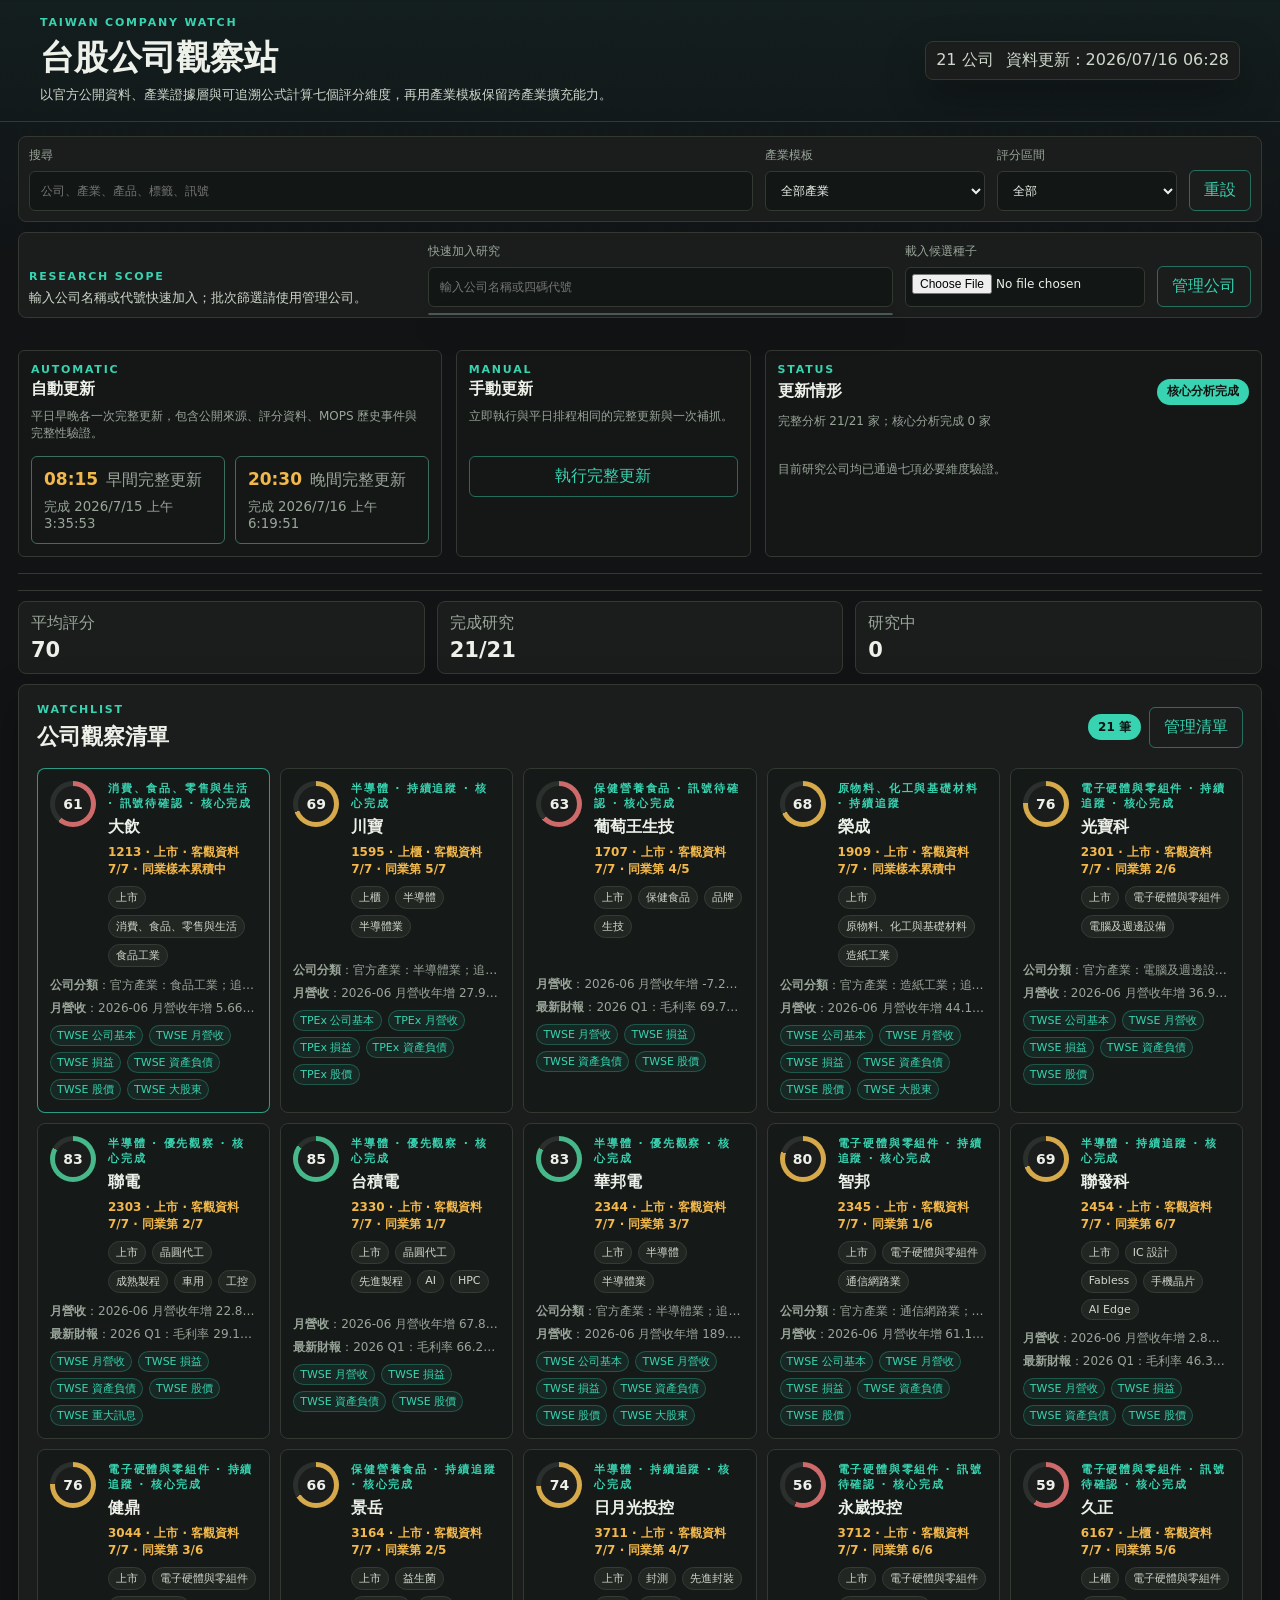
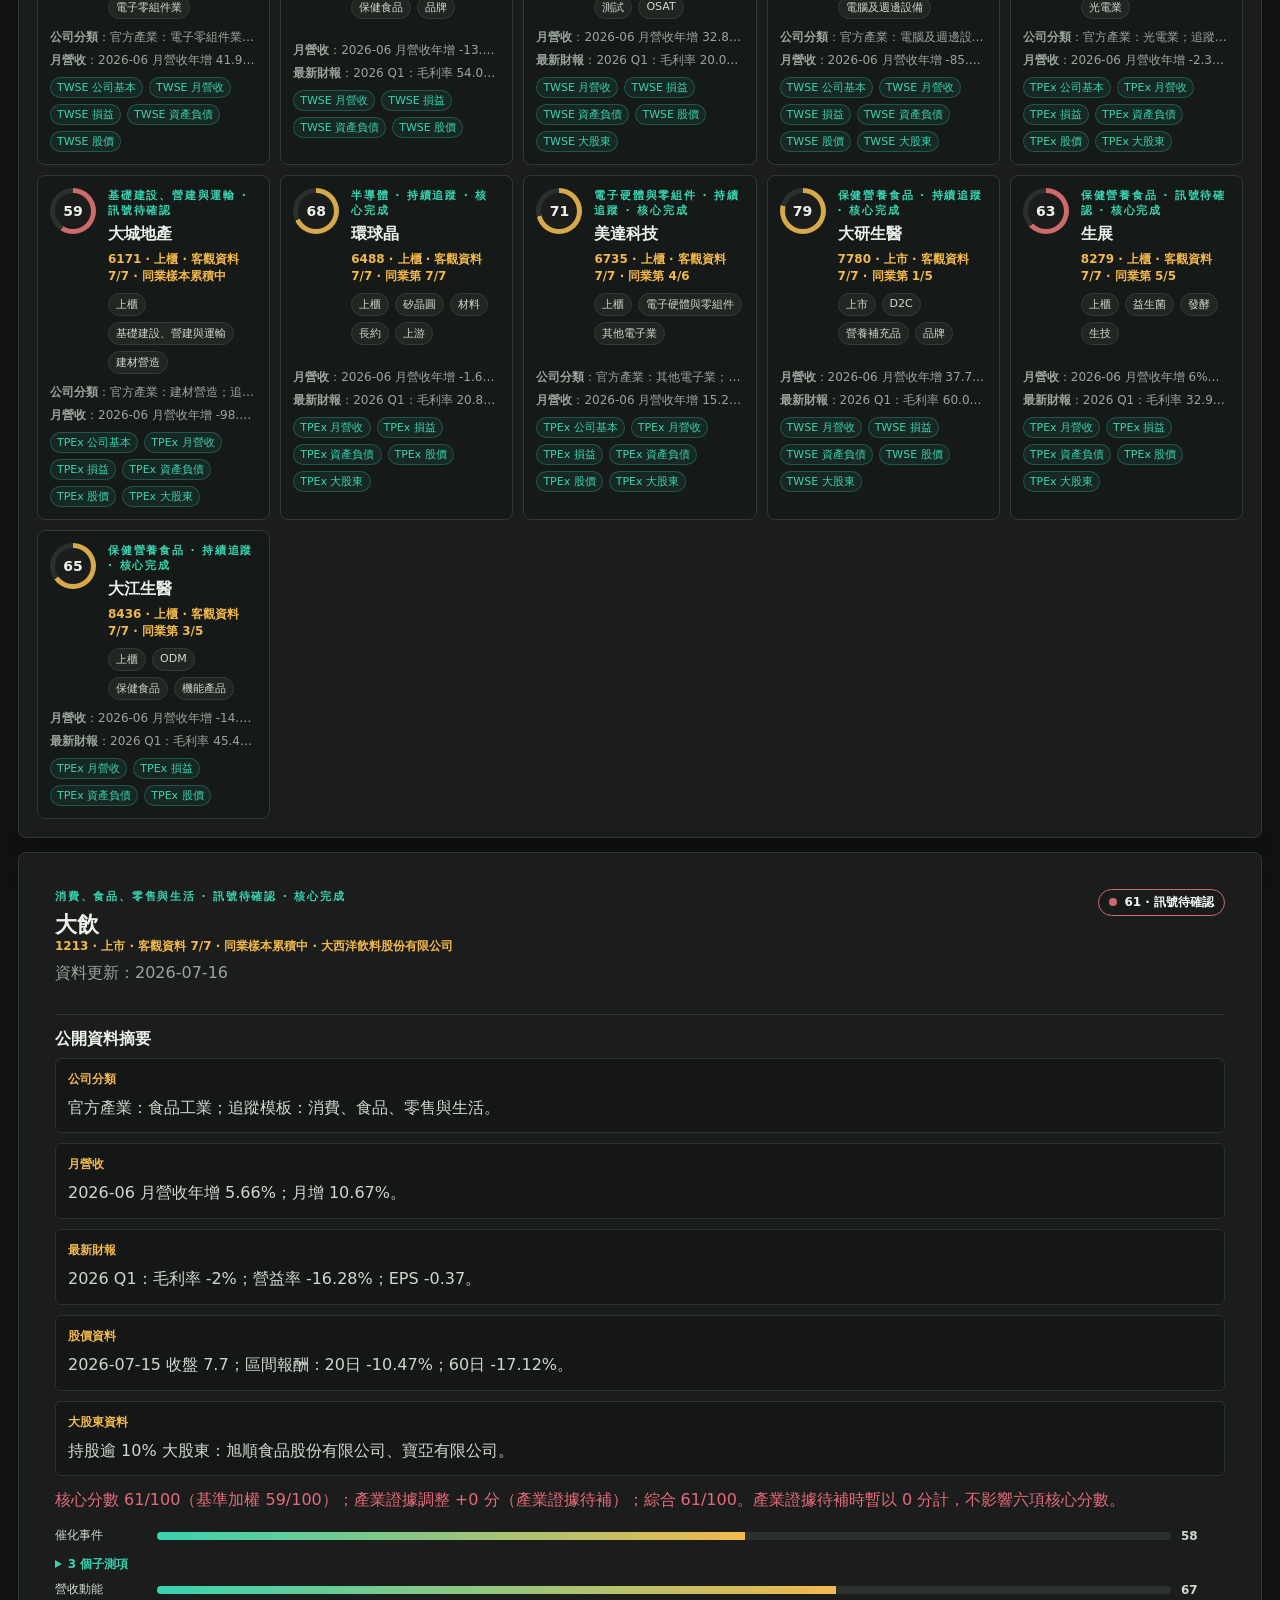
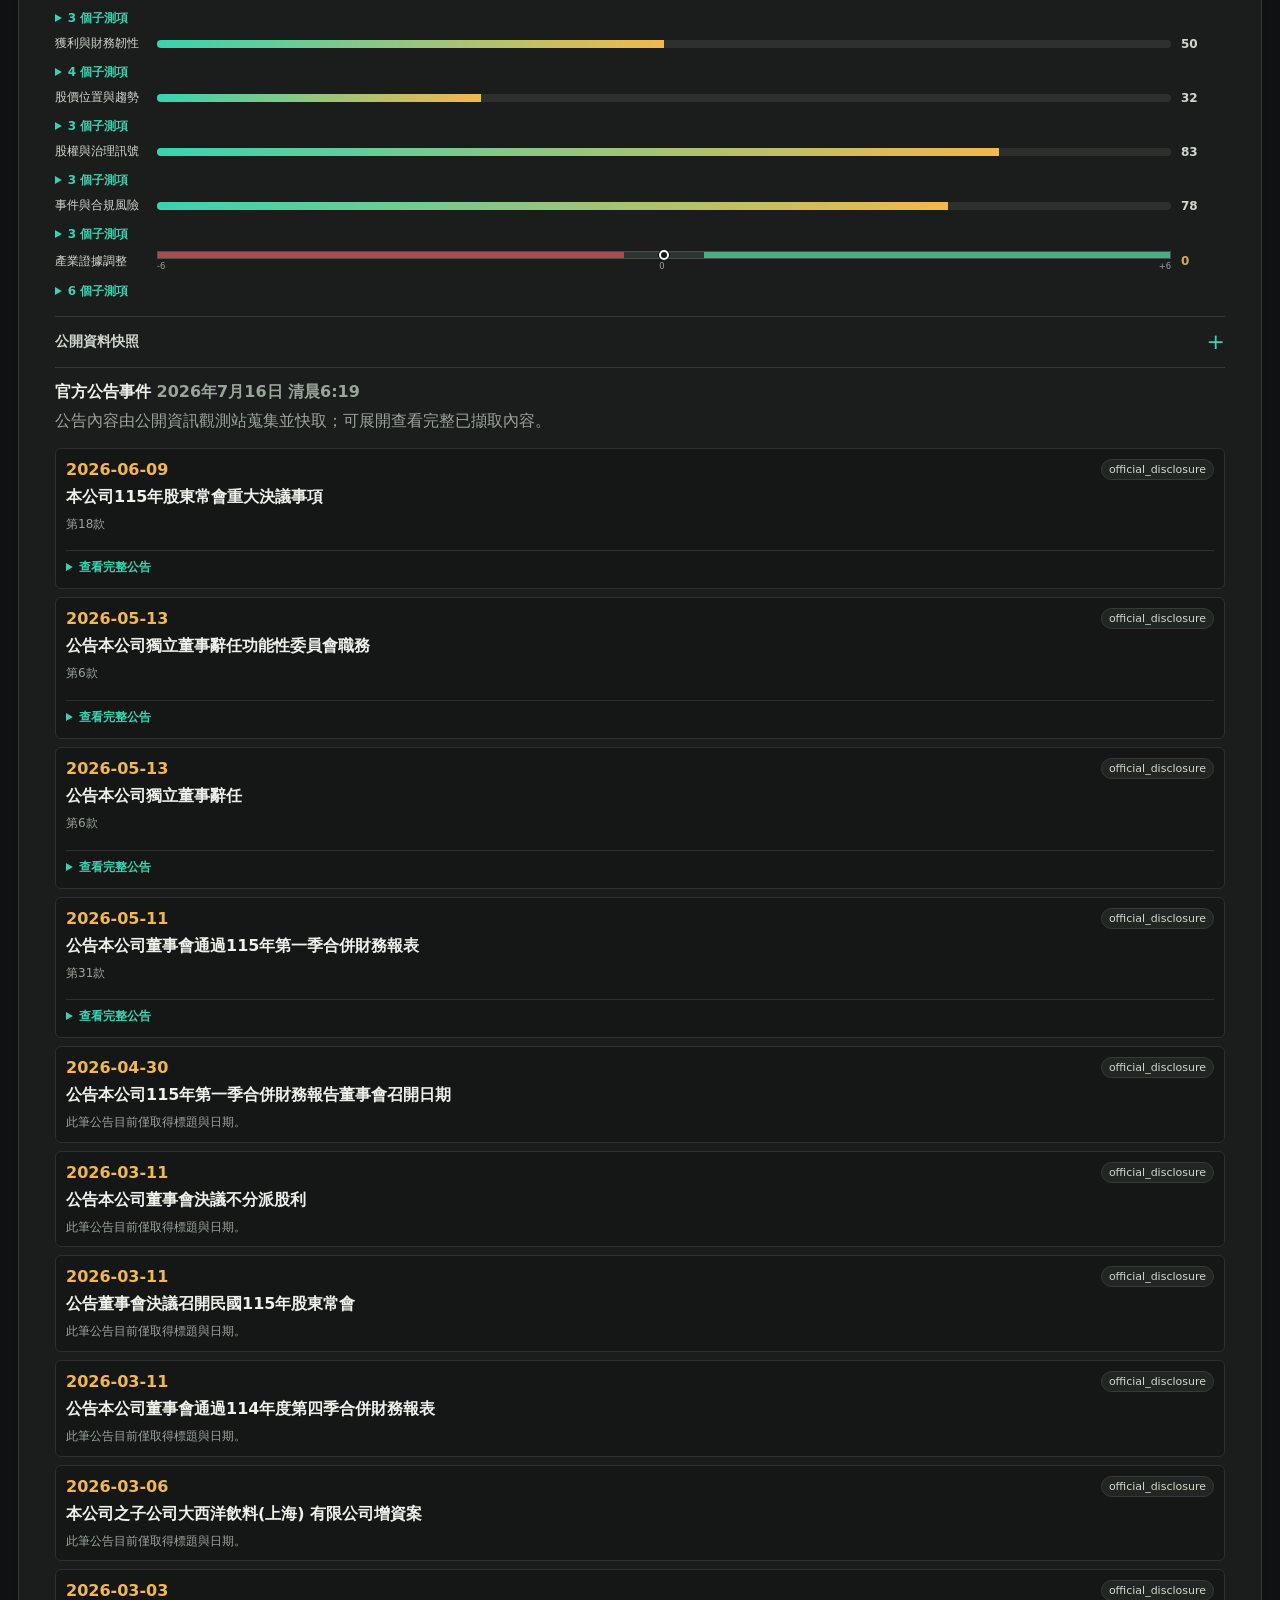
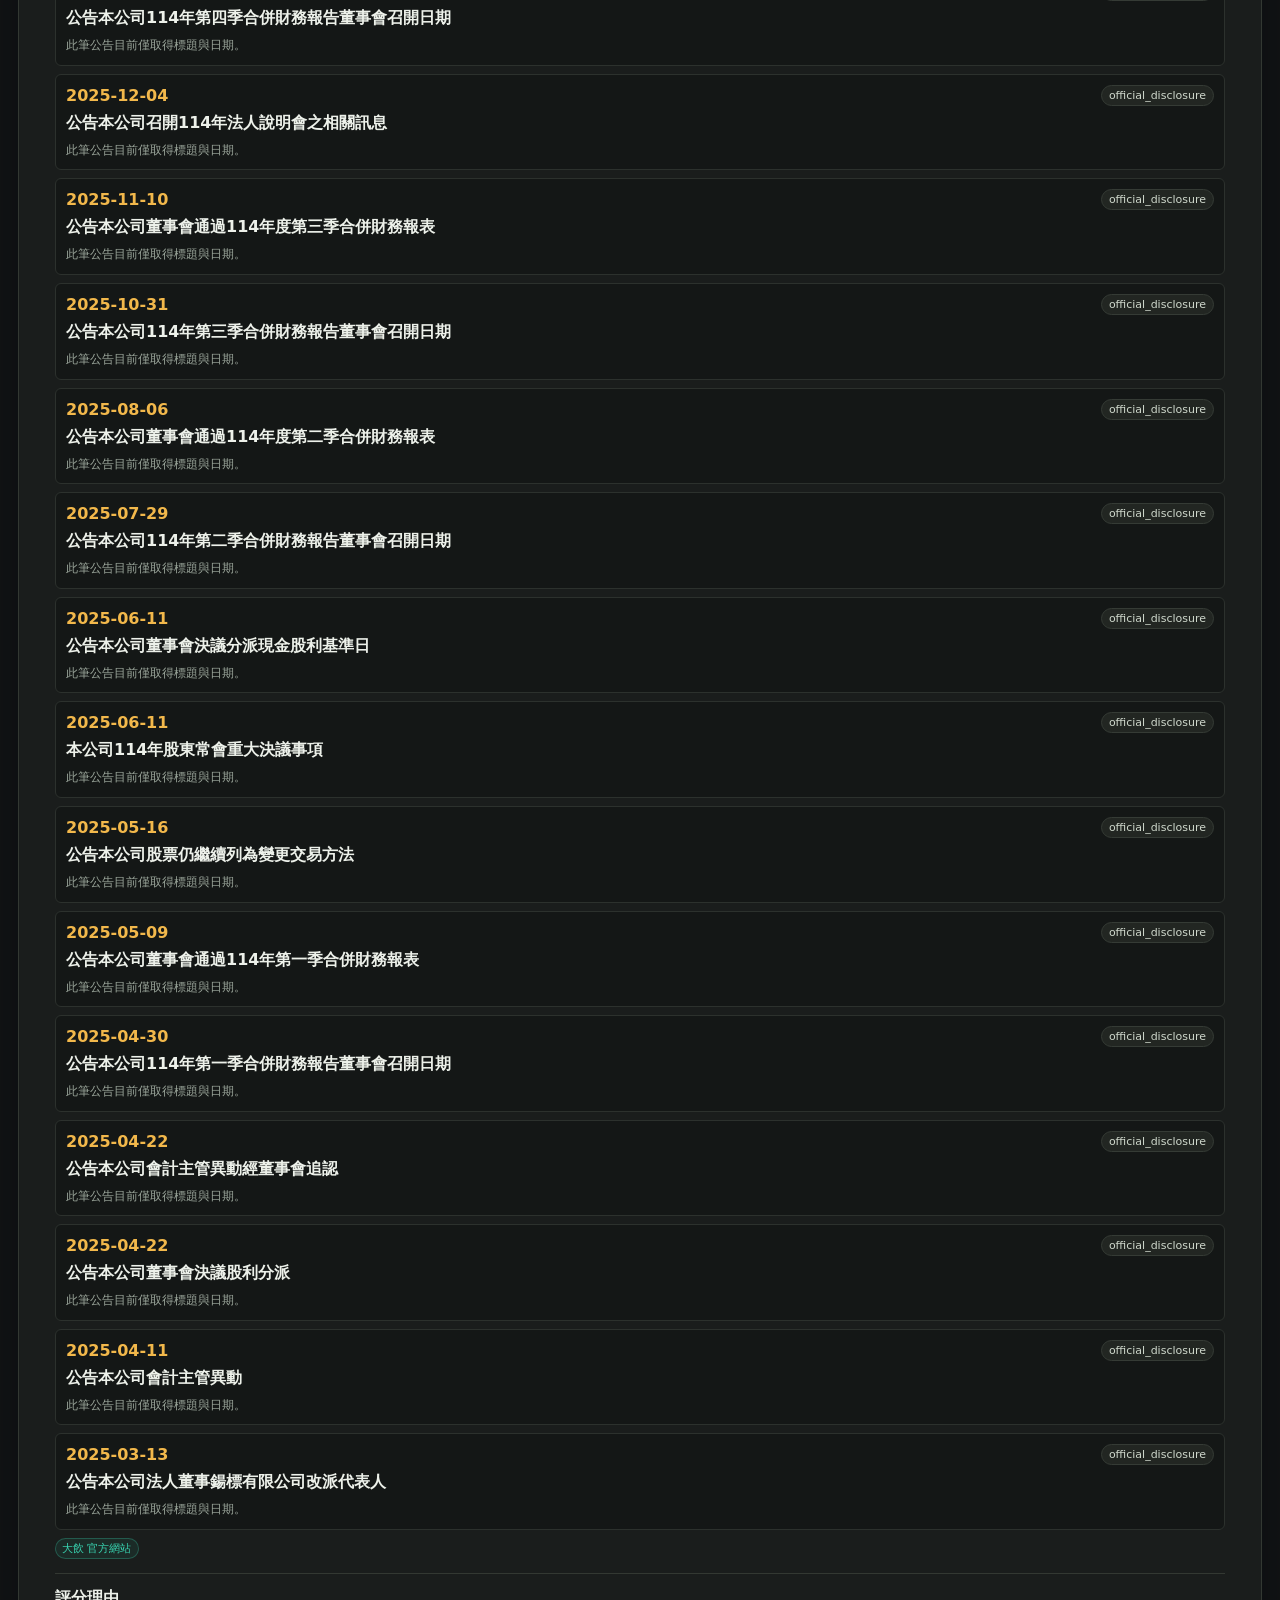
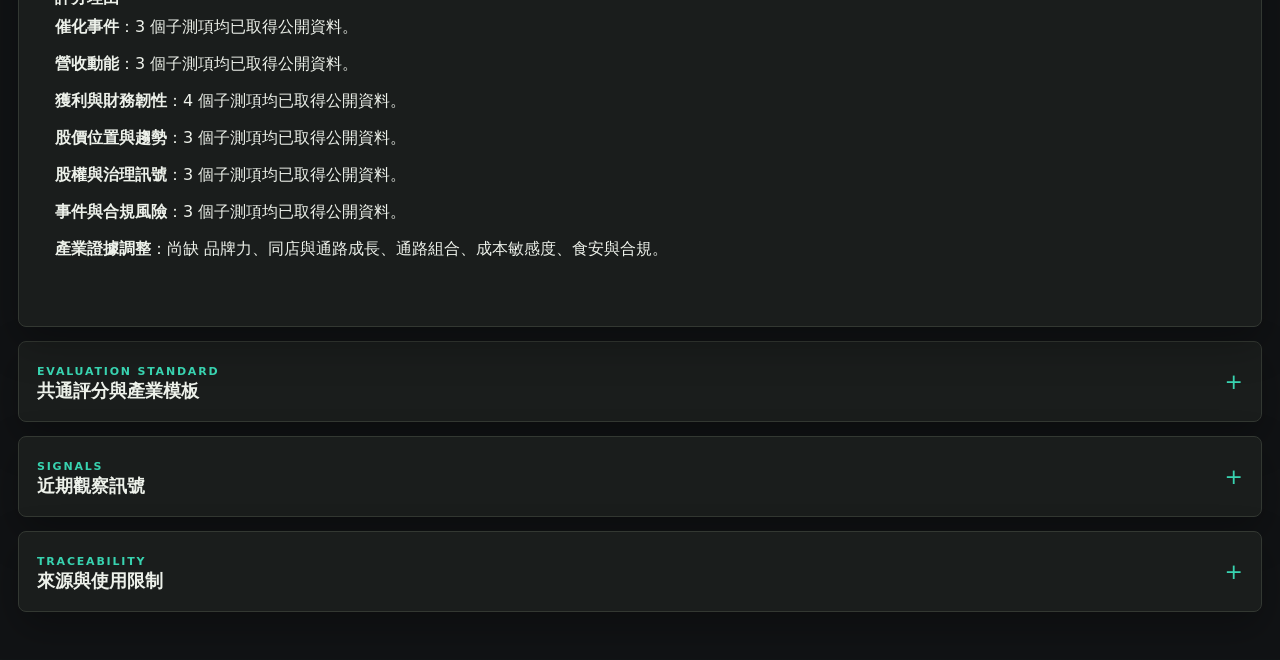
==== index.html @ 8b106f6c "Expand core score scale and visualize adjustments" ====
<!DOCTYPE html>
<html lang="zh-Hant-TW">
<head>
  <meta charset="UTF-8">
  <meta name="viewport" content="width=device-width, initial-scale=1.0">
  <title>台股公司觀察站</title>
  <meta name="description" content="台股公司公開資料追蹤與評分觀察工具，使用可追溯資料與產業模板整理公司變化。">
  <link rel="stylesheet" href="css/styles.css?v=0.30">
</head>
<body>
  <header class="app-header">
    <div>
      <p class="eyebrow">Taiwan Company Watch</p>
      <h1>台股公司觀察站</h1>
      <p class="subtitle">以官方公開資料、產業證據層與可追溯公式計算七個評分維度，再用產業模板保留跨產業擴充能力。</p>
    </div>
    <div class="status-panel" aria-label="資料狀態">
      <span id="company-count">-- 家公司</span>
      <span id="last-updated">資料載入中</span>
    </div>
  </header>

  <main class="layout">
    <section class="control-strip" aria-label="篩選工具">
      <label class="search-box">
        <span>搜尋</span>
        <input id="search-input" type="search" placeholder="公司、產業、產品、標籤、訊號">
      </label>
      <label>
        <span>產業模板</span>
        <select id="industry-filter"></select>
      </label>
      <label>
        <span>評分區間</span>
        <select id="score-filter">
          <option value="all">全部</option>
          <option value="80">80 分以上</option>
          <option value="70">70 分以上</option>
          <option value="60">60 分以上</option>
        </select>
      </label>
      <button id="reset-button" type="button" class="ghost-button">重設</button>
    </section>

    <section class="candidate-loader" aria-label="研究清單管理">
      <div class="scope-copy">
        <p class="eyebrow">Research Scope</p>
        <p>輸入公司名稱或代號快速加入；批次篩選請使用管理公司。</p>
      </div>
      <label class="quick-company-search">
        <span>快速加入研究</span>
        <input id="quick-company-input" type="search" autocomplete="off" placeholder="輸入公司名稱或四碼代號" aria-controls="quick-company-results" aria-expanded="false">
        <div id="quick-company-results" class="quick-company-results" role="listbox" hidden></div>
      </label>
      <label class="seed-import">
        <span>載入候選種子</span>
        <input id="candidate-seed-file" type="file" accept="application/json,.json">
      </label>
      <a class="ghost-button" href="universe.html">管理公司</a>
    </section>

    <section id="research-status" class="research-status" aria-live="polite"></section>

    <section class="summary-grid" id="summary-grid" aria-label="總覽指標"></section>

    <section class="workspace">
      <div class="primary-panel">
        <div class="section-heading">
          <div>
            <p class="eyebrow">Watchlist</p>
            <h2>公司觀察清單</h2>
          </div>
          <div class="watchlist-actions">
            <span id="visible-count" class="pill">--</span>
            <button id="manage-list-button" type="button" class="ghost-button" aria-expanded="false">管理清單</button>
          </div>
        </div>
        <div id="company-list" class="company-list" aria-live="polite"></div>
        <section id="company-manager" class="company-manager" aria-label="觀察清單管理" hidden></section>
      </div>

      <section class="detail-panel" aria-label="公司詳細資料">
        <div id="company-detail" class="detail-empty">
          <p class="eyebrow">Company File</p>
          <h2>選擇一家公司</h2>
          <p>點選左側公司卡片，可查看產業模板欄位、來源 metadata 與評分拆解。</p>
        </div>
      </section>
    </section>

    <section class="section-block" aria-label="產業評估標準">
      <div class="section-heading">
        <div>
          <p class="eyebrow">Evaluation Standard</p>
          <h2>共通評分與產業模板</h2>
        </div>
      </div>
      <div id="standards-grid" class="standards-grid"></div>
    </section>

    <section class="section-block" aria-label="事件時間線">
      <div class="section-heading">
        <div>
          <p class="eyebrow">Signals</p>
          <h2>近期觀察訊號</h2>
        </div>
      </div>
      <div id="timeline" class="timeline"></div>
    </section>

    <section class="section-block" aria-label="來源與限制">
      <div class="section-heading">
        <div>
          <p class="eyebrow">Traceability</p>
          <h2>來源與使用限制</h2>
        </div>
      </div>
      <div id="source-list" class="source-list"></div>
    </section>
  </main>

  <script src="js/scoring.js?v=0.25"></script>
  <script src="js/renderers.js?v=0.20"></script>
  <script src="js/app.js?v=0.53"></script>
</body>
</html>
---- css/styles.css ----
:root {
  --bg: #111315;
  --panel: #1a1d1c;
  --panel-strong: #222622;
  --line: #333832;
  --text: #edf1ea;
  --muted: #9aa59a;
  --soft: #cfd8cc;
  --teal: #38d3b0;
  --amber: #f2b84b;
  --rose: #e66a7a;
  --leaf: #87c96b;
  --ink: #101312;
  --shadow: 0 16px 40px rgba(0, 0, 0, .28);
}

* {
  box-sizing: border-box;
}

body {
  margin: 0;
  min-height: 100vh;
  background:
    linear-gradient(180deg, rgba(56, 211, 176, .06), transparent 260px),
    var(--bg);
  color: var(--text);
  font-family: "Noto Sans TC", "Microsoft JhengHei", system-ui, sans-serif;
}

button,
input,
select {
  font: inherit;
}

.app-header {
  display: flex;
  align-items: center;
  justify-content: space-between;
  gap: 24px;
  padding: 16px clamp(18px, 4vw, 40px);
  border-bottom: 1px solid var(--line);
}

.eyebrow {
  margin: 0 0 6px;
  color: var(--teal);
  font-size: 11px;
  font-weight: 700;
  letter-spacing: 1.8px;
  text-transform: uppercase;
}

h1,
h2,
h3,
p {
  margin-top: 0;
}

h1 {
  margin-bottom: 4px;
  font-size: clamp(24px, 3vw, 34px);
  letter-spacing: 0;
}

h2 {
  margin-bottom: 0;
  font-size: 22px;
}

h3 {
  margin-bottom: 8px;
  font-size: 16px;
}

.subtitle {
  max-width: 760px;
  margin-bottom: 0;
  color: var(--soft);
  font-size: 13px;
  line-height: 1.5;
}

.status-panel {
  display: flex;
  flex-wrap: wrap;
  gap: 6px 12px;
  min-width: 0;
  padding: 8px 10px;
  background: var(--panel);
  border: 1px solid var(--line);
  border-radius: 8px;
  color: var(--soft);
  box-shadow: var(--shadow);
}

.layout {
  width: min(1360px, calc(100% - 36px));
  margin: 14px auto 48px;
}

.control-strip {
  display: grid;
  grid-template-columns: minmax(220px, 1fr) 220px 180px auto;
  gap: 12px;
  align-items: end;
  padding: 10px;
  background: var(--panel);
  border: 1px solid var(--line);
  border-radius: 8px;
}

.candidate-loader {
  display: grid;
  grid-template-columns: minmax(220px, 1fr) minmax(240px, 1.2fr) minmax(180px, 240px) auto;
  gap: 12px;
  align-items: end;
  margin-top: 10px;
  padding: 10px;
  background: var(--panel);
  border: 1px solid var(--line);
  border-radius: 8px;
}

.scope-copy p:last-child {
  margin: 0;
  color: var(--soft);
  font-size: 13px;
}

.seed-import {
  min-width: 0;
}

.seed-import input {
  min-width: 0;
  padding: 6px;
}

.quick-company-search {
  position: relative;
  min-width: 0;
}

.quick-company-results {
  position: absolute;
  z-index: 30;
  top: calc(100% + 6px);
  right: 0;
  left: 0;
  display: grid;
  overflow: hidden;
  background: #151a19;
  border: 1px solid #4a5953;
  border-radius: 6px;
  box-shadow: 0 14px 30px rgba(0, 0, 0, .32);
}

.quick-company-result {
  display: grid;
  grid-template-columns: minmax(0, 1fr) auto;
  gap: 3px 10px;
  min-height: 0;
  padding: 9px 10px;
  color: var(--text);
  border: 0;
  border-bottom: 1px solid #2f3935;
  border-radius: 0;
  text-align: left;
}

.quick-company-result:last-child {
  border-bottom: 0;
}

.quick-company-result .quick-company-name {
  display: flex;
  min-width: 0;
  gap: 7px;
  align-items: baseline;
}

.quick-company-result .quick-company-name strong {
  min-width: 0;
  overflow: hidden;
  text-overflow: ellipsis;
  white-space: nowrap;
  color: var(--text);
}

.quick-company-result b {
  color: var(--amber);
}

.quick-company-result small {
  overflow: hidden;
  color: var(--muted);
  font-size: 11px;
  text-overflow: ellipsis;
  white-space: nowrap;
}

.quick-company-result em {
  grid-column: 2;
  grid-row: 1 / span 2;
  align-self: center;
  color: var(--teal);
  font-size: 11px;
  font-style: normal;
  white-space: nowrap;
}

.quick-company-empty {
  margin: 0;
  padding: 10px;
  color: var(--muted);
  font-size: 12px;
}

.research-status {
  display: none;
  margin-top: 14px;
  padding: 12px 14px;
  color: var(--soft);
  background: var(--panel);
  border: 1px solid var(--line);
  border-radius: 8px;
}

.research-status.active {
  display: block;
}

.research-progress,
.update-progress {
  display: flex;
  align-items: flex-start;
  gap: 10px;
}

.research-progress > div,
.update-progress > div {
  flex: 1;
  min-width: 0;
}

.research-progress strong,
.update-progress strong {
  display: inline-block;
  margin-right: 8px;
  color: var(--soft);
  font-size: 13px;
}

.research-progress span:not(.progress-spinner),
.update-progress span:not(.progress-spinner) {
  color: var(--amber);
  font-size: 12px;
}

.progress-spinner {
  width: 16px;
  height: 16px;
  flex: 0 0 16px;
  border: 2px solid #3d5149;
  border-top-color: var(--teal);
  border-radius: 50%;
  animation: progress-spin 0.8s linear infinite;
}

.progress-track {
  height: 4px;
  margin-top: 7px;
  overflow: hidden;
  background: #29312d;
  border-radius: 2px;
}

.progress-track i {
  display: block;
  width: var(--progress);
  height: 100%;
  background: var(--teal);
  transition: width 0.35s ease;
}

@keyframes progress-spin { to { transform: rotate(360deg); } }

.onboarding-panel {
  display: flex;
  justify-content: space-between;
  gap: 16px;
  align-items: center;
  margin-top: 14px;
  padding: 18px 20px;
  background: #18201d;
  border-top: 1px solid #3c806d;
  border-bottom: 1px solid #3c806d;
}

.onboarding-panel[hidden] {
  display: none;
}

.onboarding-copy h2 {
  margin-bottom: 7px;
}

.onboarding-copy p:last-child {
  margin-bottom: 0;
  color: var(--soft);
  line-height: 1.55;
}

.onboarding-steps {
  display: grid;
  grid-template-columns: repeat(3, minmax(0, 1fr));
  gap: 8px;
}

.scheduler-details {
  border: 1px solid var(--line);
  border-radius: 8px;
  background: var(--panel);
}

.scheduler-details > summary {
  display: flex;
  justify-content: space-between;
  align-items: center;
  gap: 12px;
  padding: 12px 14px;
  cursor: pointer;
  list-style: none;
}

.scheduler-details > summary::-webkit-details-marker {
  display: none;
}

.scheduler-details > summary strong {
  display: block;
}

.scheduler-content {
  padding: 0 14px 14px;
}

.onboarding-step {
  display: grid;
  grid-template-columns: 24px minmax(0, 1fr);
  align-items: center;
  gap: 7px;
  color: var(--muted);
  font-size: 12px;
}

.onboarding-step span {
  display: grid;
  place-items: center;
  width: 24px;
  height: 24px;
  border: 1px solid var(--line);
  border-radius: 50%;
  font-weight: 700;
}

.onboarding-step.active,
.onboarding-step.done {
  color: var(--soft);
}

.onboarding-step.active span {
  color: var(--ink);
  background: var(--amber);
  border-color: var(--amber);
}

.onboarding-step.done span {
  color: var(--ink);
  background: var(--teal);
  border-color: var(--teal);
}

.onboarding-actions {
  justify-self: end;
}

.onboarding-action {
  white-space: nowrap;
}

label {
  display: grid;
  gap: 7px;
  color: var(--muted);
  font-size: 12px;
}

input,
select {
  width: 100%;
  min-height: 40px;
  padding: 9px 11px;
  color: var(--text);
  background: #121615;
  border: 1px solid var(--line);
  border-radius: 6px;
}

input:focus,
select:focus,
button:focus {
  outline: 2px solid rgba(56, 211, 176, .55);
  outline-offset: 2px;
}

.ghost-button {
  display: inline-flex;
  align-items: center;
  justify-content: center;
  min-height: 40px;
  padding: 9px 14px;
  color: var(--teal);
  background: transparent;
  border: 1px solid rgba(56, 211, 176, .45);
  border-radius: 6px;
  text-decoration: none;
  cursor: pointer;
}

.summary-grid {
  display: grid;
  grid-template-columns: repeat(3, minmax(0, 1fr));
  gap: 12px;
  margin: 10px 0;
}

.metric {
  padding: 11px 12px;
  background: var(--panel);
  border: 1px solid var(--line);
  border-radius: 8px;
}

.metric strong {
  display: block;
  margin-top: 4px;
  font-size: 21px;
}

.workspace {
  display: grid;
  gap: 14px;
}

.primary-panel,
.detail-panel,
.section-block {
  background: var(--panel);
  border: 1px solid var(--line);
  border-radius: 8px;
  box-shadow: var(--shadow);
}

.primary-panel,
.detail-panel,
.section-block {
  padding: 18px;
}

.detail-panel {
  overflow: hidden;
}

.section-heading {
  display: flex;
  align-items: center;
  justify-content: space-between;
  gap: 16px;
  margin-bottom: 16px;
}

.watchlist-actions {
  display: inline-flex;
  align-items: center;
  gap: 8px;
}

.collapsible-section,
.detail-fold {
  border: 0;
}

.collapsible-section > summary,
.detail-fold > summary {
  display: flex;
  align-items: center;
  justify-content: space-between;
  gap: 12px;
  cursor: pointer;
  list-style: none;
  color: var(--text);
}

.collapsible-section > summary::-webkit-details-marker,
.detail-fold > summary::-webkit-details-marker {
  display: none;
}

.collapsible-section > summary::after,
.detail-fold > summary::after {
  content: "+";
  color: var(--teal);
  font-size: 22px;
  font-weight: 400;
  line-height: 1;
}

.collapsible-section[open] > summary::after,
.detail-fold[open] > summary::after {
  content: "-";
}

.collapsible-section > summary .eyebrow {
  margin-bottom: 3px;
}

.collapsible-section > summary strong {
  display: block;
  font-size: 18px;
}

.collapsible-content {
  margin-top: 16px;
}

.detail-fold {
  padding: 14px 0;
  border-top: 1px solid var(--line);
}

.detail-fold > summary {
  color: var(--soft);
  font-size: 14px;
  font-weight: 700;
}

.pill {
  display: inline-flex;
  align-items: center;
  min-height: 26px;
  padding: 4px 10px;
  color: var(--ink);
  background: var(--teal);
  border-radius: 999px;
  font-size: 12px;
  font-weight: 700;
}

.company-list {
  display: grid;
  grid-template-columns: repeat(auto-fill, minmax(220px, 1fr));
  gap: 10px;
}

.company-card {
  position: relative;
  display: grid;
  grid-template-columns: 48px minmax(0, 1fr);
  gap: 10px;
  align-items: start;
  min-height: 148px;
  padding: 12px;
  background: #151918;
  border: 1px solid var(--line);
  border-radius: 8px;
  cursor: pointer;
}

.company-card:hover,
.company-card.active {
  border-color: rgba(56, 211, 176, .7);
}

.company-card.candidate-only {
  border-color: rgba(242, 184, 75, .42);
  background: linear-gradient(180deg, rgba(242, 184, 75, .08), #151918 52%);
}

.candidate-score {
  display: grid;
  place-items: center;
  width: 46px;
  height: 46px;
  color: var(--amber);
  background: #22201a;
  border: 1px solid rgba(242, 184, 75, .45);
  border-radius: 50%;
  font-size: 12px;
  font-weight: 800;
  text-align: center;
}

.score-ring {
  display: grid;
  place-items: center;
  width: 46px;
  height: 46px;
  border-radius: 50%;
  background: conic-gradient(var(--score-color, var(--teal)) var(--score-deg), #2b302d 0);
}

.score-ring span {
  display: grid;
  place-items: center;
  width: 36px;
  height: 36px;
  background: var(--panel);
  border-radius: 50%;
  font-size: 14px;
  font-weight: 800;
}

.card-tags {
  display: flex;
  flex-wrap: wrap;
  gap: 6px;
  margin-top: 6px;
}

.candidate-actions,
.candidate-list {
  display: flex;
  flex-wrap: wrap;
  gap: 8px;
  align-items: center;
}

.candidate-chip {
  display: inline-flex;
  align-items: center;
  gap: 7px;
  max-width: 100%;
  padding: 6px 8px;
  color: var(--soft);
  background: #151918;
  border: 1px solid var(--line);
  border-radius: 999px;
  font-size: 12px;
}

.candidate-chip b {
  color: var(--amber);
}

.candidate-chip strong {
  color: var(--text);
}

.candidate-chip small {
  color: var(--muted);
}

.candidate-chip em {
  color: var(--muted);
  font-style: normal;
}

.candidate-remove {
  display: grid;
  place-items: center;
  width: 19px;
  height: 19px;
  min-height: 0;
  padding: 0;
  color: var(--rose);
  background: transparent;
  border: 1px solid rgba(230, 106, 122, .38);
  border-radius: 50%;
  cursor: pointer;
}

.stock-meta {
  margin: -2px 0 8px;
  color: var(--amber);
  font-size: 12px;
  font-weight: 700;
}

.tag {
  padding: 3px 7px;
  color: var(--soft);
  background: #222622;
  border: 1px solid #353b35;
  border-radius: 999px;
  font-size: 11px;
}

.mini-fields {
  display: grid;
  grid-column: 1 / -1;
  gap: 6px;
  color: var(--muted);
  font-size: 12px;
}

.mini-fields > span {
  overflow: hidden;
  text-overflow: ellipsis;
  white-space: nowrap;
}

.company-manager {
  margin: 0 0 14px;
  padding: 12px 0 14px;
  border-bottom: 1px solid var(--line);
}

.company-manager[hidden] {
  display: none;
}

.manager-heading,
.manager-row,
.manager-actions {
  display: flex;
  align-items: center;
  gap: 10px;
}

.manager-heading {
  justify-content: space-between;
  margin-bottom: 10px;
}

.manager-toolbar {
  display: flex;
  align-items: center;
  gap: 8px;
}

.manager-list {
  display: grid;
  gap: 8px;
}

.manager-row {
  grid-template-columns: auto minmax(0, 1fr);
  justify-content: initial;
  padding: 9px 10px;
  background: #151918;
  border: 1px solid var(--line);
  border-radius: 6px;
  cursor: grab;
}

.manager-select {
  display: grid;
  place-items: center;
  width: 22px;
  height: 22px;
  cursor: pointer;
}

.manager-select input { accent-color: var(--teal); }
.manager-company { min-width: 0; flex: 1; }

.manager-row.dragging {
  opacity: .45;
}

.manager-row.drag-over {
  border-color: var(--teal);
  box-shadow: inset 0 2px 0 var(--teal);
}

.manager-row strong {
  display: block;
}

.manager-row small {
  color: var(--muted);
}

.manager-actions button {
  min-height: 30px;
  padding: 5px 8px;
  font-size: 12px;
}

.manager-actions {
  cursor: default;
}

.manager-remove {
  color: var(--rose);
  border-color: rgba(230, 106, 122, .45);
}

.confirm-dialog {
  width: min(420px, calc(100% - 32px));
  padding: 0;
  color: var(--ink);
  background: #141716;
  border: 1px solid var(--line);
  border-radius: 6px;
}

.confirm-dialog::backdrop { background: rgba(0, 0, 0, .62); }
.confirm-dialog form { padding: 18px; }
.confirm-dialog h2 { margin: 0 0 12px; font-size: 18px; }
.dialog-list { display: grid; gap: 6px; max-height: 210px; padding: 10px; overflow: auto; background: #101312; border: 1px solid var(--line); border-radius: 6px; }
.dialog-list span { color: var(--soft); font-size: 13px; }
.dialog-actions { display: flex; justify-content: flex-end; gap: 8px; margin-top: 16px; }

.detail-empty,
.detail-content {
  padding: 18px;
}

.detail-title {
  display: flex;
  align-items: flex-start;
  justify-content: space-between;
  gap: 14px;
  margin-bottom: 14px;
}

.score-breakdown {
  display: grid;
  gap: 8px;
  margin: 16px 0;
}

.score-row {
  display: grid;
  grid-template-columns: 92px minmax(0, 1fr) 44px;
  gap: 10px;
  align-items: center;
  color: var(--soft);
  font-size: 12px;
}

.bar {
  height: 8px;
  overflow: hidden;
  background: #2c312e;
  border-radius: 999px;
}

.bar span {
  display: block;
  height: 100%;
  width: var(--bar-width);
  background: linear-gradient(90deg, var(--teal), var(--amber));
}

.score-adjustment .adjustment-scale {
  display: grid;
  gap: 3px;
}

.adjustment-track {
  position: relative;
  height: 8px;
  border: 1px solid #49504b;
  background: linear-gradient(90deg, #a94b53 0%, #a94b53 46%, #2d332f 46%, #2d332f 54%, #49ae83 54%, #49ae83 100%);
}

.adjustment-track::before {
  position: absolute;
  top: -3px;
  bottom: -3px;
  left: 50%;
  width: 1px;
  background: #e1e9e4;
  content: "";
}

.adjustment-track i {
  position: absolute;
  top: 50%;
  left: var(--adjustment-position);
  width: 10px;
  height: 10px;
  border: 2px solid #f4f8f6;
  border-radius: 50%;
  background: #121615;
  box-shadow: 0 0 0 1px #121615;
  transform: translate(-50%, -50%);
}

.adjustment-labels {
  display: flex;
  justify-content: space-between;
  color: var(--muted);
  font-size: 10px;
  line-height: 1;
}

.adjustment-value.positive { color: #58c797; }
.adjustment-value.negative { color: #ec767c; }
.adjustment-value.neutral { color: #d6a94b; }

.module {
  padding: 14px 0;
  border-top: 1px solid var(--line);
}

.module-grid {
  display: grid;
  gap: 10px;
}

.field-card {
  display: grid;
  gap: 8px;
  padding: 12px;
  background: #141716;
  border: 1px solid #2c312d;
  border-radius: 6px;
}

.field-card p {
  margin: 0;
  color: var(--soft);
  line-height: 1.55;
}

.field-label {
  color: var(--amber);
  font-size: 12px;
  font-weight: 700;
}

.data-grid {
  display: grid;
  grid-template-columns: repeat(3, minmax(0, 1fr));
  gap: 10px;
}

.data-card {
  display: grid;
  gap: 8px;
  padding: 12px;
  background: #141716;
  border: 1px solid #2c312d;
  border-radius: 6px;
}

.data-card strong {
  color: var(--amber);
}

.data-row {
  display: grid;
  grid-template-columns: 82px minmax(0, 1fr);
  gap: 8px;
  align-items: start;
  font-size: 12px;
}

.data-row span {
  color: var(--muted);
}

.data-row b {
  color: var(--soft);
  font-weight: 700;
}

.evidence-list {
  display: grid;
  gap: 8px;
  margin-top: 12px;
}

.evidence-item {
  display: grid;
  grid-template-columns: minmax(0, 1fr) auto;
  gap: 10px;
  align-items: start;
  padding: 10px;
  background: #141716;
  border: 1px solid #2c312d;
  border-radius: 6px;
}

.evidence-item .source-links {
  grid-column: 1 / -1;
  margin-top: 0;
}

.collector-event-list {
  display: grid;
  gap: 8px;
  margin-top: 10px;
}

.collector-event {
  display: grid;
  gap: 7px;
  padding: 10px;
  background: #141716;
  border: 1px solid #2c312d;
  border-radius: 6px;
}

.collector-event p {
  margin: 0;
  line-height: 1.55;
  font-size: 12px;
}

.collector-event-head {
  display: flex;
  justify-content: space-between;
  gap: 10px;
  align-items: center;
}

.scheduler-panel {
  padding: 16px 0;
  border-bottom: 1px solid var(--line);
}

.scheduler-heading {
  display: flex;
  justify-content: space-between;
  align-items: flex-start;
  gap: 12px;
  margin-bottom: 10px;
}

.scheduler-heading h2 {
  margin: 0;
  font-size: 18px;
}

.scheduler-mode {
  display: inline-flex;
  overflow: hidden;
  border: 1px solid var(--line);
  border-radius: 6px;
}

.scheduler-mode-option {
  min-height: 28px;
  padding: 4px 10px;
  color: var(--muted);
  background: transparent;
  border: 0;
  border-radius: 0;
  font-size: 12px;
}

.scheduler-mode-option + .scheduler-mode-option {
  border-left: 1px solid var(--line);
}

.scheduler-mode-option.active {
  color: var(--ink);
  background: var(--teal);
}

.scheduler-grid {
  display: grid;
  grid-template-columns: repeat(2, minmax(0, 1fr));
  gap: 10px;
}

.update-dashboard {
  display: grid;
  grid-template-columns: minmax(250px, 1.15fr) minmax(210px, 0.8fr) minmax(300px, 1.35fr);
  gap: 14px;
  padding: 16px 0;
  border-bottom: 1px solid var(--line);
}

.update-section {
  min-width: 0;
  padding: 12px;
  border: 1px solid var(--line);
  border-radius: 6px;
  background: #141716;
}

.update-section h2 { margin: 0; font-size: 16px; }
.update-section .eyebrow { margin-bottom: 3px; }
.update-section > .muted { min-height: 38px; margin: 8px 0 10px; font-size: 12px; line-height: 1.45; }
.update-manual .ghost-button { width: 100%; }
.update-status h2 { display: flex; align-items: center; justify-content: space-between; gap: 8px; }
.update-missing-list { display: grid; gap: 6px; max-height: 126px; overflow: auto; }
.update-missing-list span { color: var(--soft); font-size: 12px; line-height: 1.45; }
.update-progress { margin: 10px 0; }

.scheduler-card {
  display: grid;
  gap: 7px;
  padding: 12px;
  background: #141716;
  border: 1px solid #4b5753;
  border-radius: 6px;
}

.scheduler-card > div {
  display: flex;
  gap: 8px;
  align-items: baseline;
}

.scheduler-card strong {
  color: var(--amber);
  font-size: 17px;
}

.scheduler-card span,
.scheduler-card small {
  color: var(--muted);
}

.scheduler-card p {
  margin: 0;
  color: var(--soft);
  font-size: 12px;
  line-height: 1.5;
}

.scheduler-card.done { border-color: #3e6e5d; }
.scheduler-card.error { border-color: #8b4a4a; }
.scheduler-card.running { border-color: #8b6a35; }
.scheduler-card.idle { border-color: #4b5753; }
.company-card.incomplete .score-ring { color: var(--amber); }

.score-tier {
  align-self: flex-start;
  gap: 7px;
  color: #f4f8f6;
  background: #171b1a;
  border: 1px solid var(--score-color, var(--teal));
}

.score-tier::before {
  width: 8px;
  height: 8px;
  background: var(--score-color, var(--teal));
  border-radius: 50%;
  content: "";
}

.collector-event-detail {
  margin-top: 10px;
  border-top: 1px solid #2c312d;
}

.collector-event-detail > summary {
  padding: 8px 0 2px;
  color: var(--teal);
  cursor: pointer;
  font-size: 12px;
  font-weight: 700;
}

.collector-event-detail > p {
  margin: 8px 0 0;
  line-height: 1.65;
}

.score-submetrics {
  grid-column: 1 / -1;
  margin-top: 2px;
}

.score-submetrics > summary {
  color: var(--teal);
  cursor: pointer;
  font-size: 12px;
  font-weight: 700;
}

.score-submetric-list {
  display: grid;
  gap: 4px;
  margin-top: 7px;
  padding: 7px 8px;
  border-left: 2px solid #3a7465;
  background: #151918;
}

.score-submetric-list > div {
  display: flex;
  justify-content: space-between;
  gap: 12px;
  color: var(--soft);
  font-size: 12px;
}

.score-submetric-list b { color: var(--ink); }

.fact {
  padding: 10px;
  background: #141716;
  border: 1px solid #2c312d;
  border-radius: 6px;
}

.fact-label {
  color: var(--muted);
  font-size: 11px;
}

.fact-value {
  margin-top: 3px;
  line-height: 1.55;
}

.source-links {
  display: flex;
  flex-wrap: wrap;
  gap: 6px;
  margin-top: 8px;
}

.data-card-heading {
  display: flex;
  flex-wrap: wrap;
  align-items: center;
  justify-content: space-between;
  gap: 6px 10px;
}

.data-card-heading .source-links {
  margin-top: 0;
}

a.source-chip,
.source-list a {
  color: var(--teal);
  text-decoration: none;
}

a.source-chip {
  padding: 2px 6px;
  background: rgba(56, 211, 176, .08);
  border: 1px solid rgba(56, 211, 176, .28);
  border-radius: 999px;
  font-size: 11px;
}

.fact-source-list {
  display: flex;
  flex-wrap: wrap;
  gap: 6px;
  margin-top: 2px;
}

.fact-source-tooltip {
  position: relative;
  display: inline-flex;
  outline: none;
}

.source-chip.source-chip-static {
  padding: 2px 6px;
  color: var(--teal);
  background: rgba(56, 211, 176, .08);
  border: 1px solid rgba(56, 211, 176, .28);
  border-radius: 999px;
  cursor: help;
  font-size: 11px;
}

.fact-tooltip-content {
  position: absolute;
  z-index: 20;
  bottom: calc(100% + 8px);
  left: 0;
  display: grid;
  width: min(320px, calc(100vw - 44px));
  gap: 5px;
  padding: 10px;
  color: var(--text);
  background: #101514;
  border: 1px solid #4d6159;
  border-radius: 6px;
  box-shadow: 0 12px 28px rgba(0, 0, 0, .34);
  font-size: 12px;
  line-height: 1.5;
  opacity: 0;
  pointer-events: none;
  transform: translateY(3px);
  transition: opacity .14s ease, transform .14s ease;
  visibility: hidden;
}

.fact-source-tooltip:hover .fact-tooltip-content,
.fact-source-tooltip:focus .fact-tooltip-content {
  opacity: 1;
  transform: translateY(0);
  visibility: visible;
}

.tooltip-more {
  color: var(--muted);
}

.section-block {
  margin-top: 14px;
}

.standards-grid {
  display: grid;
  grid-template-columns: repeat(3, minmax(0, 1fr));
  gap: 12px;
}

.standard-card {
  padding: 14px;
  background: #151918;
  border: 1px solid var(--line);
  border-radius: 8px;
}

.industry-card {
  border-color: rgba(242, 184, 75, .45);
  background: linear-gradient(180deg, rgba(242, 184, 75, .08), #151918 46%);
}

.standard-card strong {
  color: var(--amber);
}

.standard-card p {
  color: var(--soft);
  line-height: 1.65;
}

.standard-dimensions {
  display: grid;
  gap: 8px;
  margin-top: 12px;
}

.standard-dimensions b {
  color: var(--soft);
  font-size: 12px;
}

.standard-dimensions p {
  margin-bottom: 0;
  font-size: 12px;
}

.timeline {
  display: grid;
  gap: 10px;
}

.timeline-item {
  display: grid;
  grid-template-columns: 110px minmax(0, 1fr) 100px;
  gap: 12px;
  align-items: center;
  padding: 12px;
  background: #151918;
  border: 1px solid var(--line);
  border-radius: 8px;
}

.timeline-date {
  color: var(--amber);
  font-weight: 700;
}

.source-list {
  display: grid;
  grid-template-columns: repeat(2, minmax(0, 1fr));
  gap: 10px;
}

.source-item {
  padding: 12px;
  background: #151918;
  border: 1px solid var(--line);
  border-radius: 8px;
}

.muted {
  color: var(--muted);
}

.risk {
  color: var(--rose);
}

@media (max-width: 980px) {
  .update-dashboard { grid-template-columns: 1fr; }
  .app-header,
  .workspace {
    grid-template-columns: 1fr;
  }

  .app-header {
    display: grid;
  }

  .control-strip,
  .candidate-loader,
  .onboarding-panel,
  .summary-grid,
  .scheduler-grid,
  .data-grid,
  .standards-grid,
  .source-list {
    grid-template-columns: 1fr 1fr;
  }

  .detail-panel {
    position: static;
  }
}

@media (max-width: 680px) {
  .layout {
    width: min(100% - 24px, 1360px);
  }

  .control-strip,
  .candidate-loader,
  .onboarding-panel,
  .summary-grid,
  .scheduler-grid,
  .data-grid,
  .evidence-item,
  .standards-grid,
  .source-list,
  .company-card,
  .timeline-item {
    grid-template-columns: 1fr;
  }

  .status-panel {
    min-width: 0;
  }

  .onboarding-actions {
    justify-self: start;
  }
}
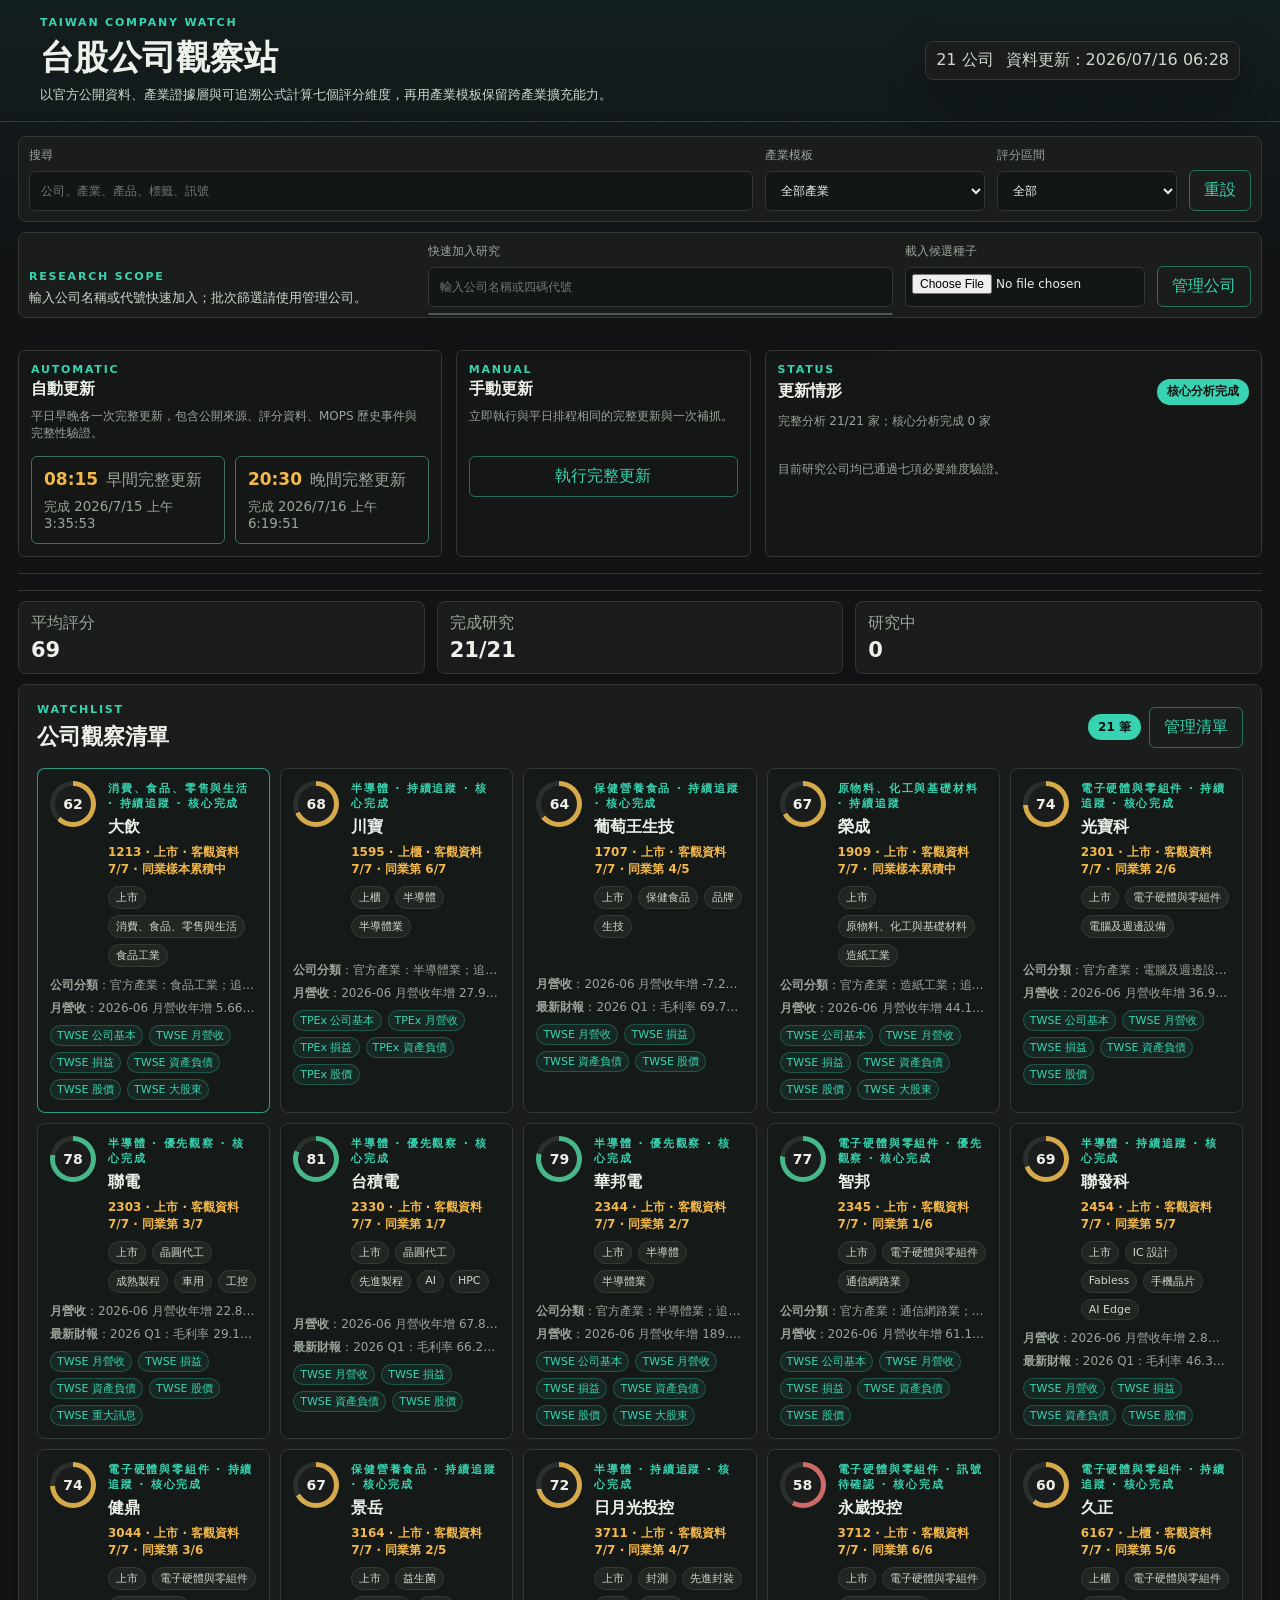
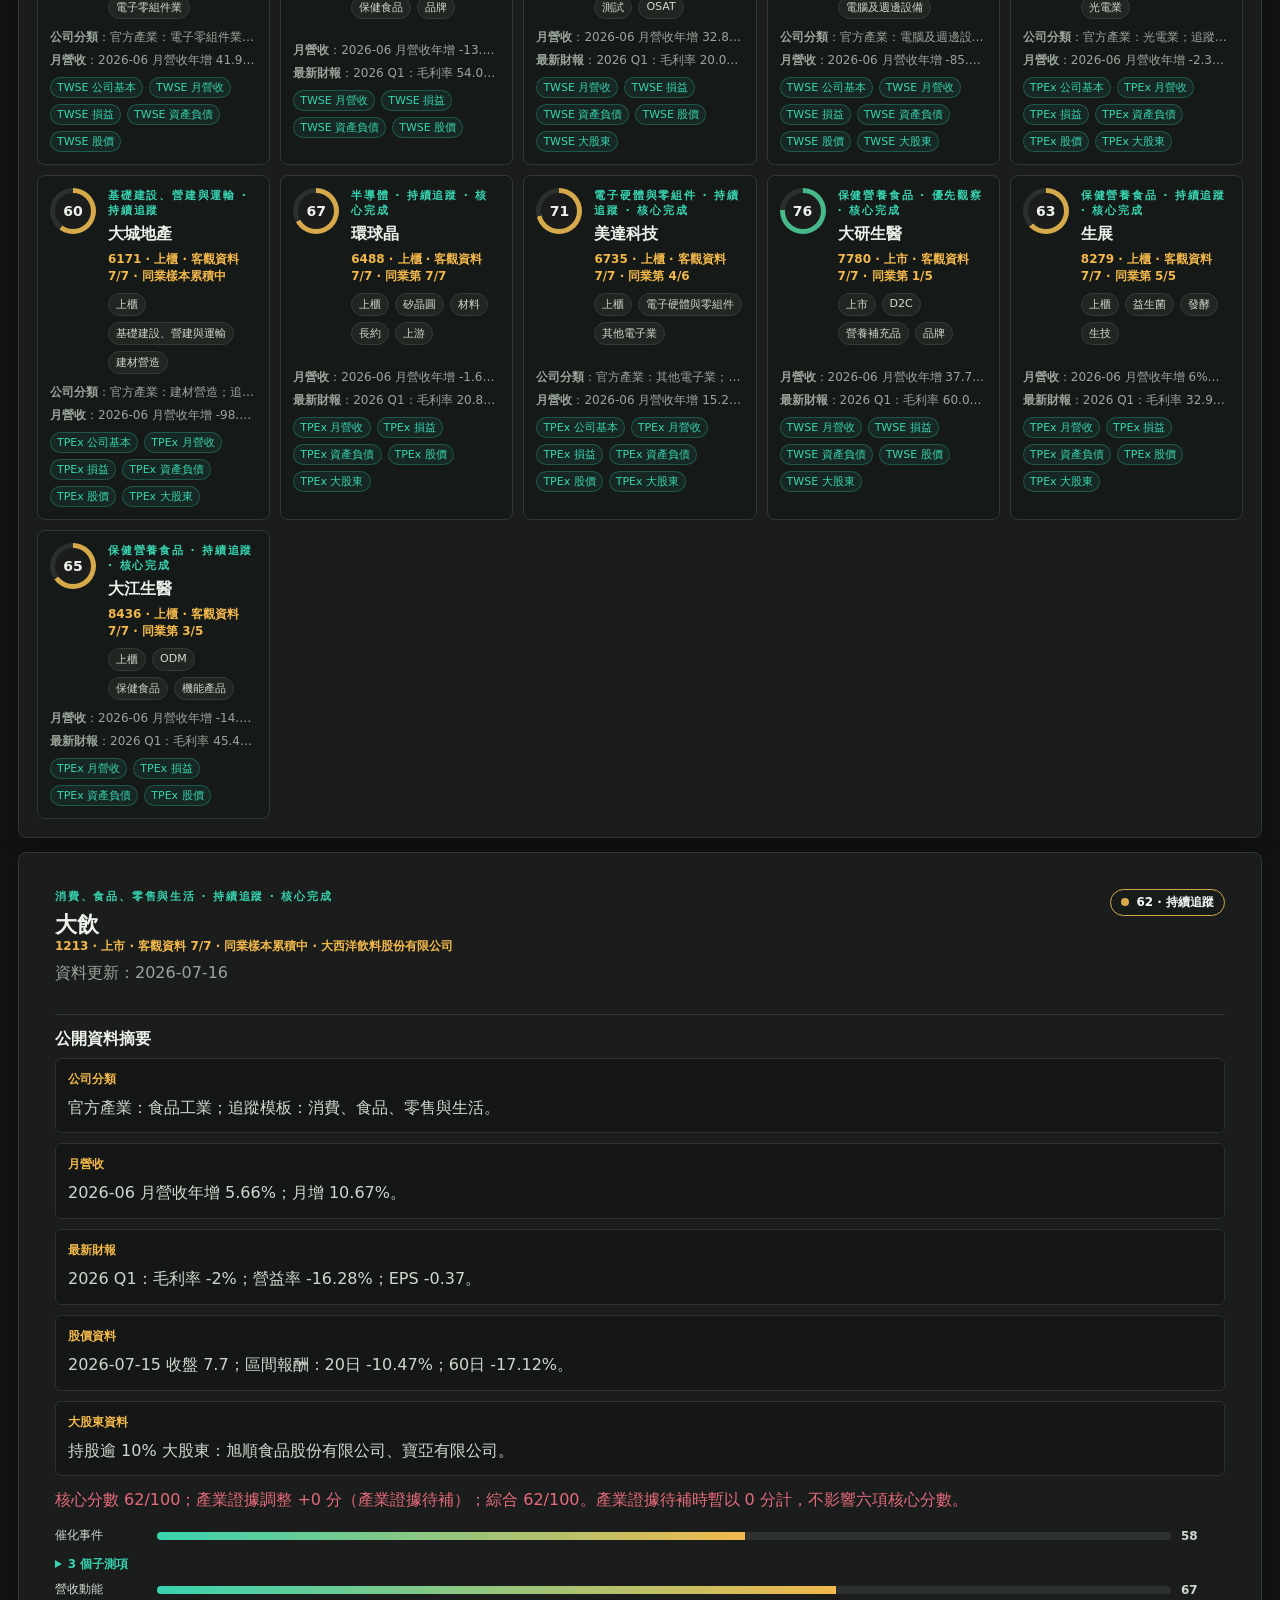
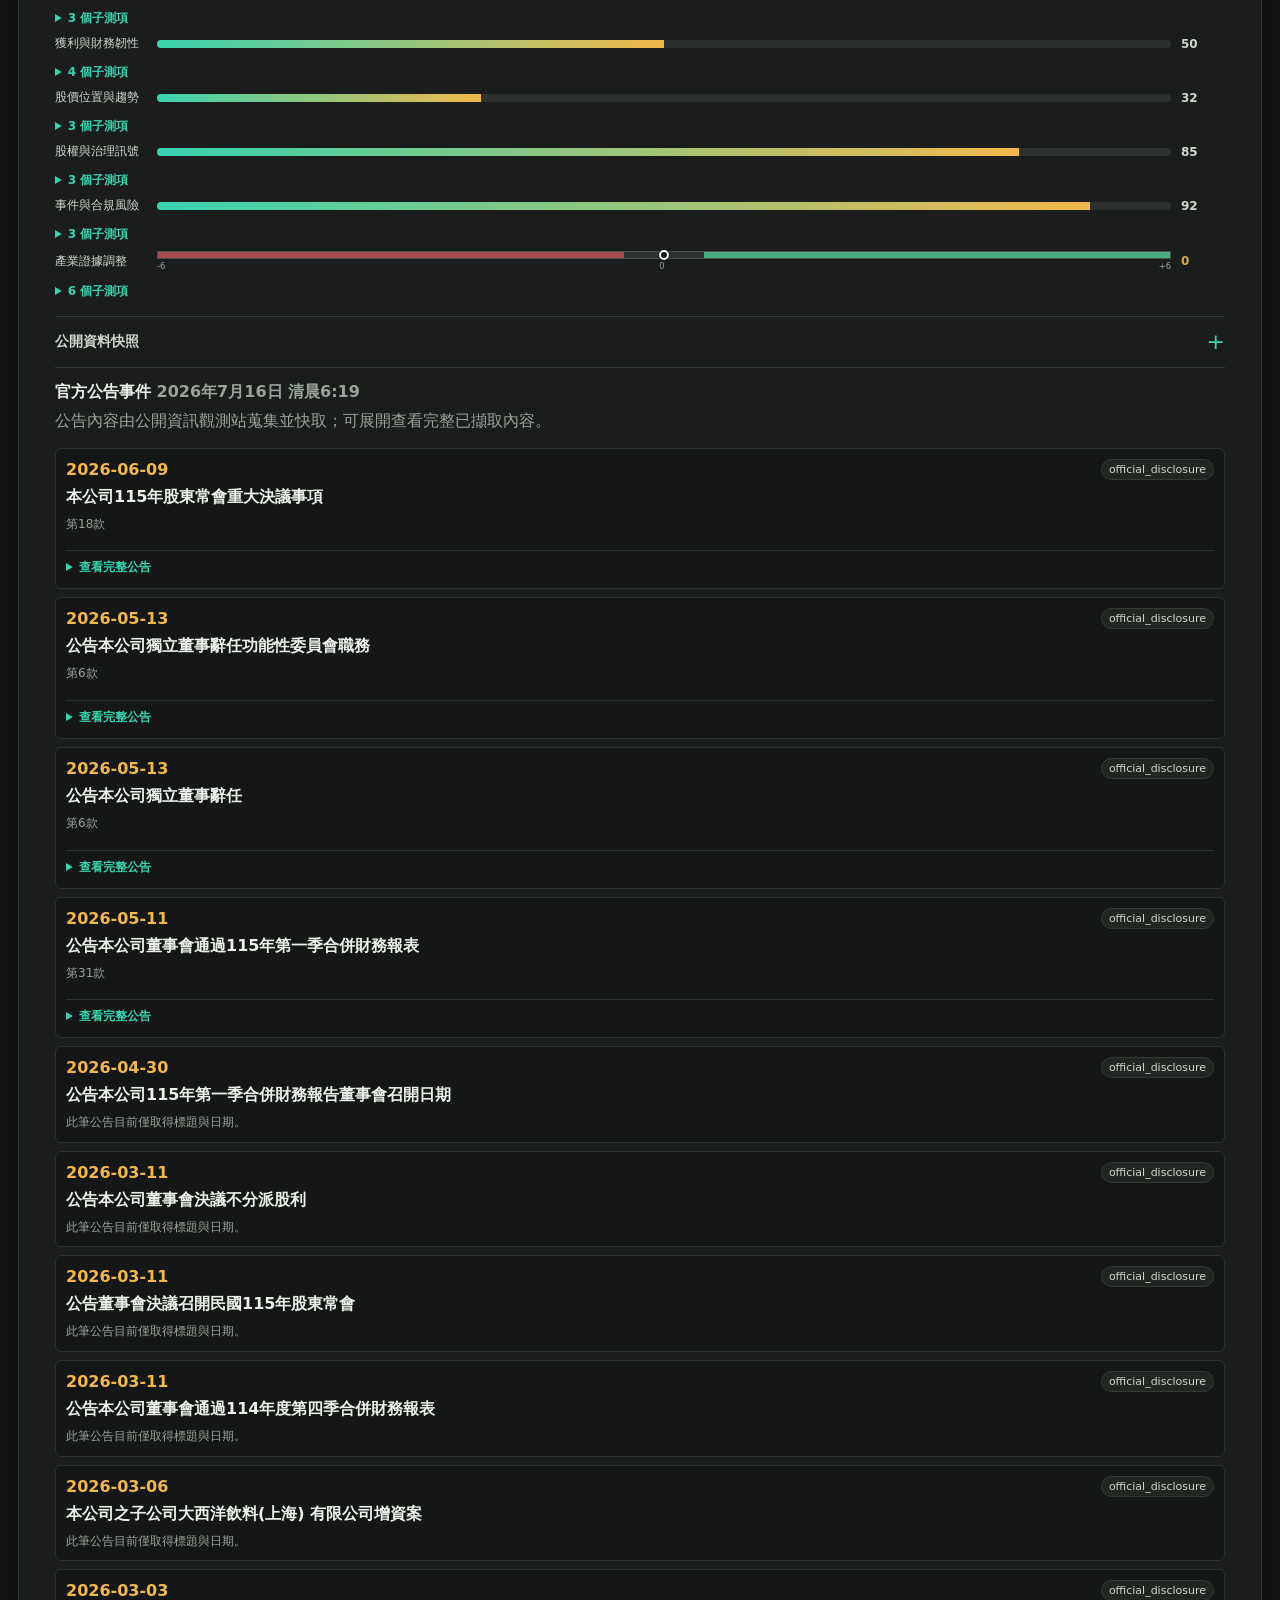
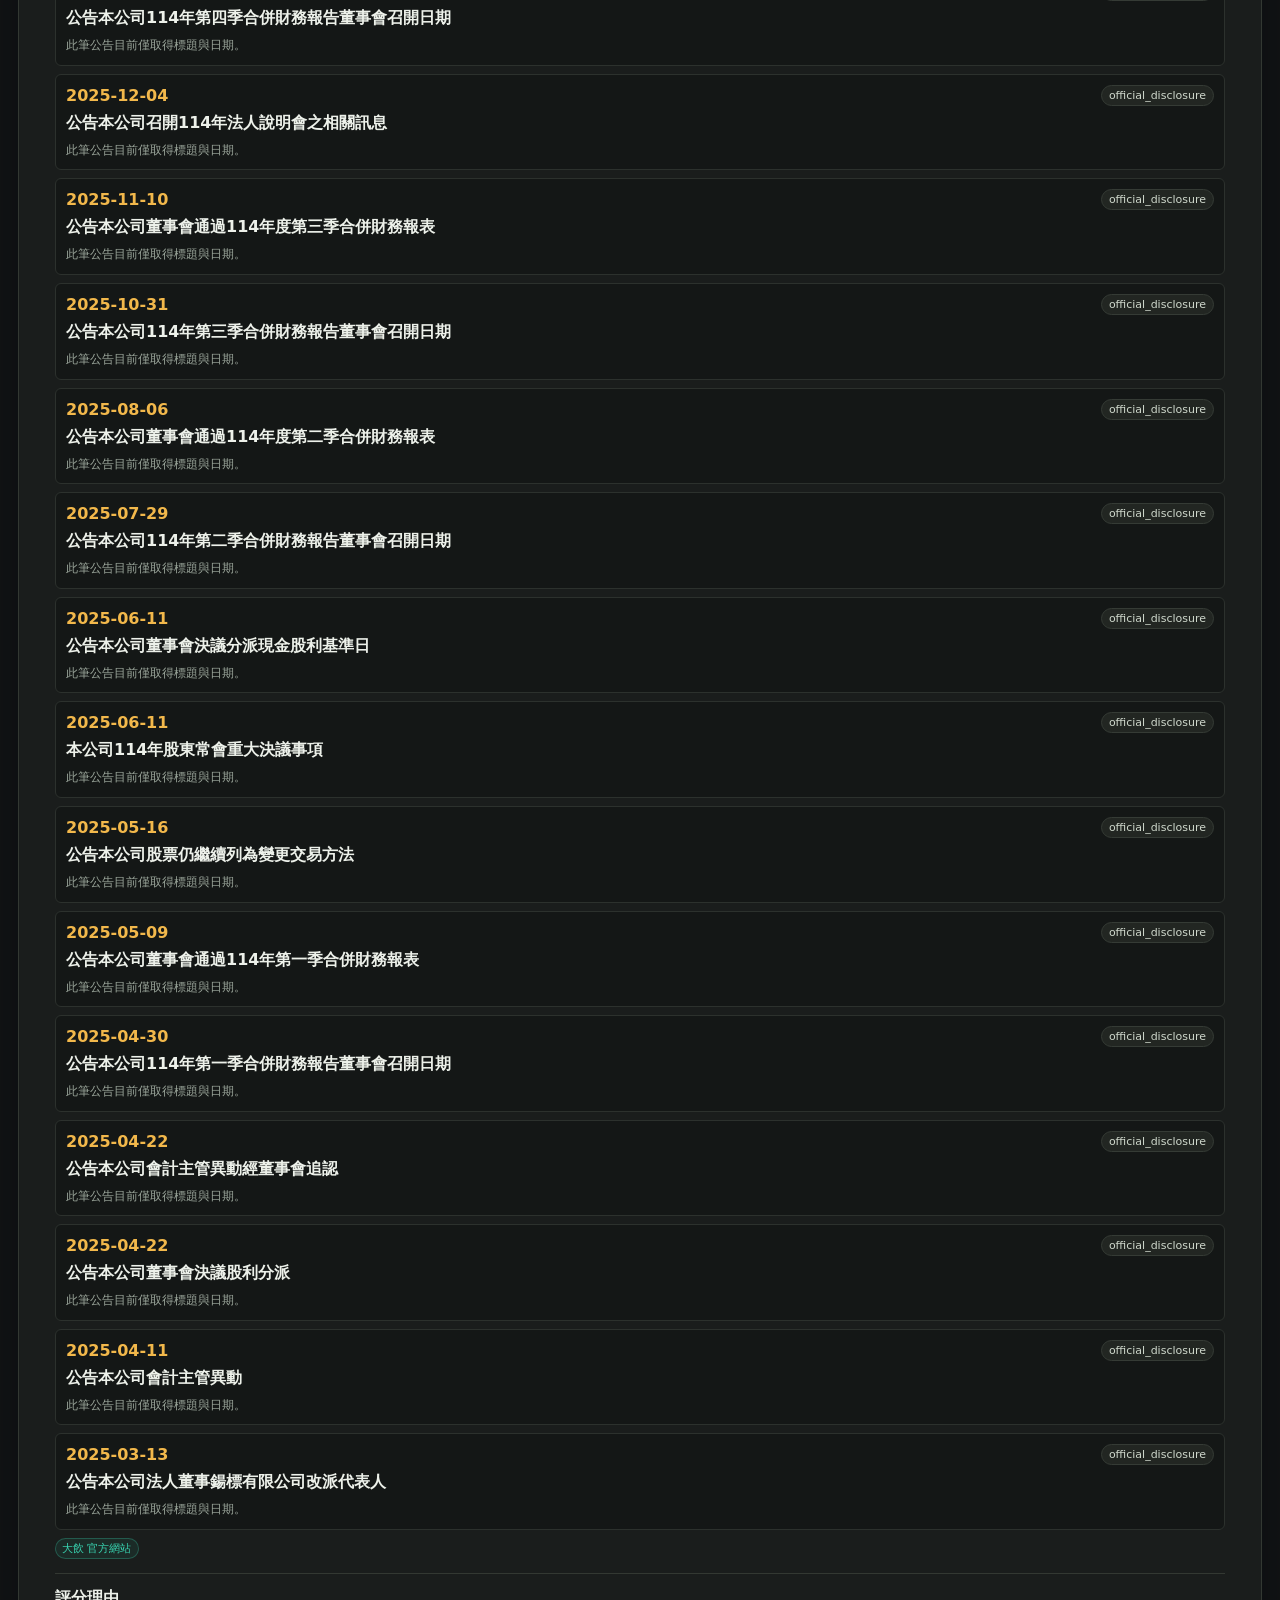
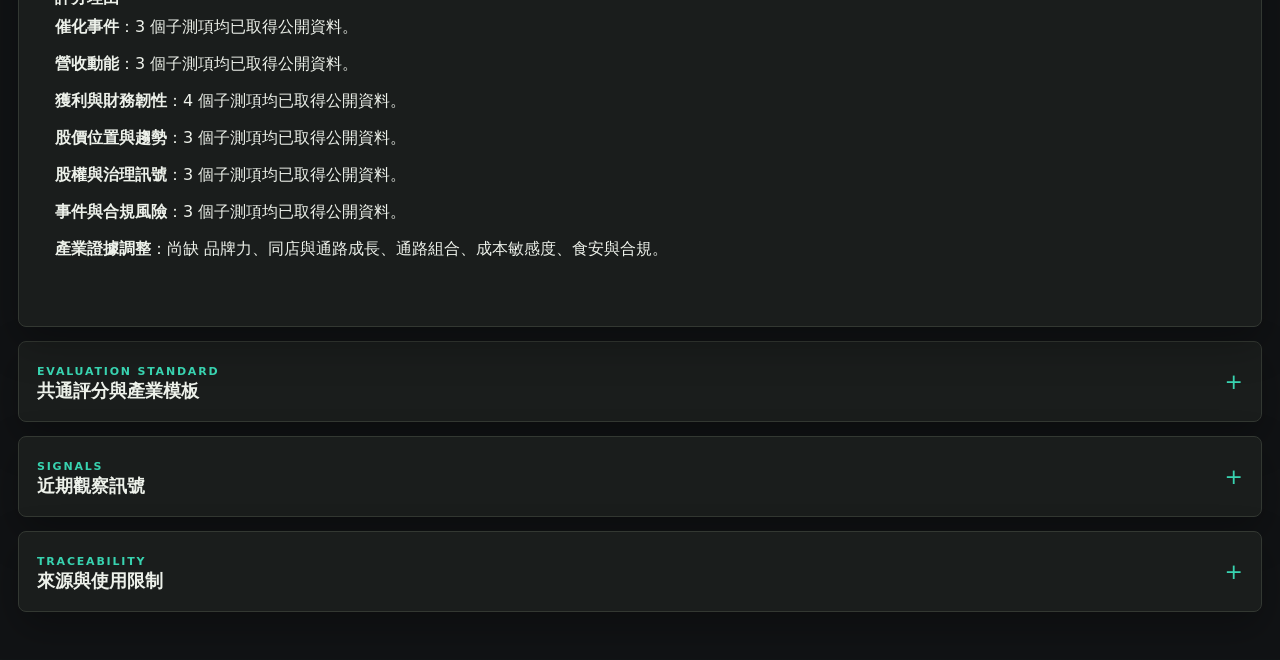
==== commit 523ee318: "Refine direct percentage scoring and event risk" ====
--- a/index.html
+++ b/index.html
@@ -119,8 +119,8 @@
     </section>
   </main>
 
-  <script src="js/scoring.js?v=0.25"></script>
+  <script src="js/scoring.js?v=0.26"></script>
   <script src="js/renderers.js?v=0.20"></script>
-  <script src="js/app.js?v=0.53"></script>
+  <script src="js/app.js?v=0.54"></script>
 </body>
 </html>
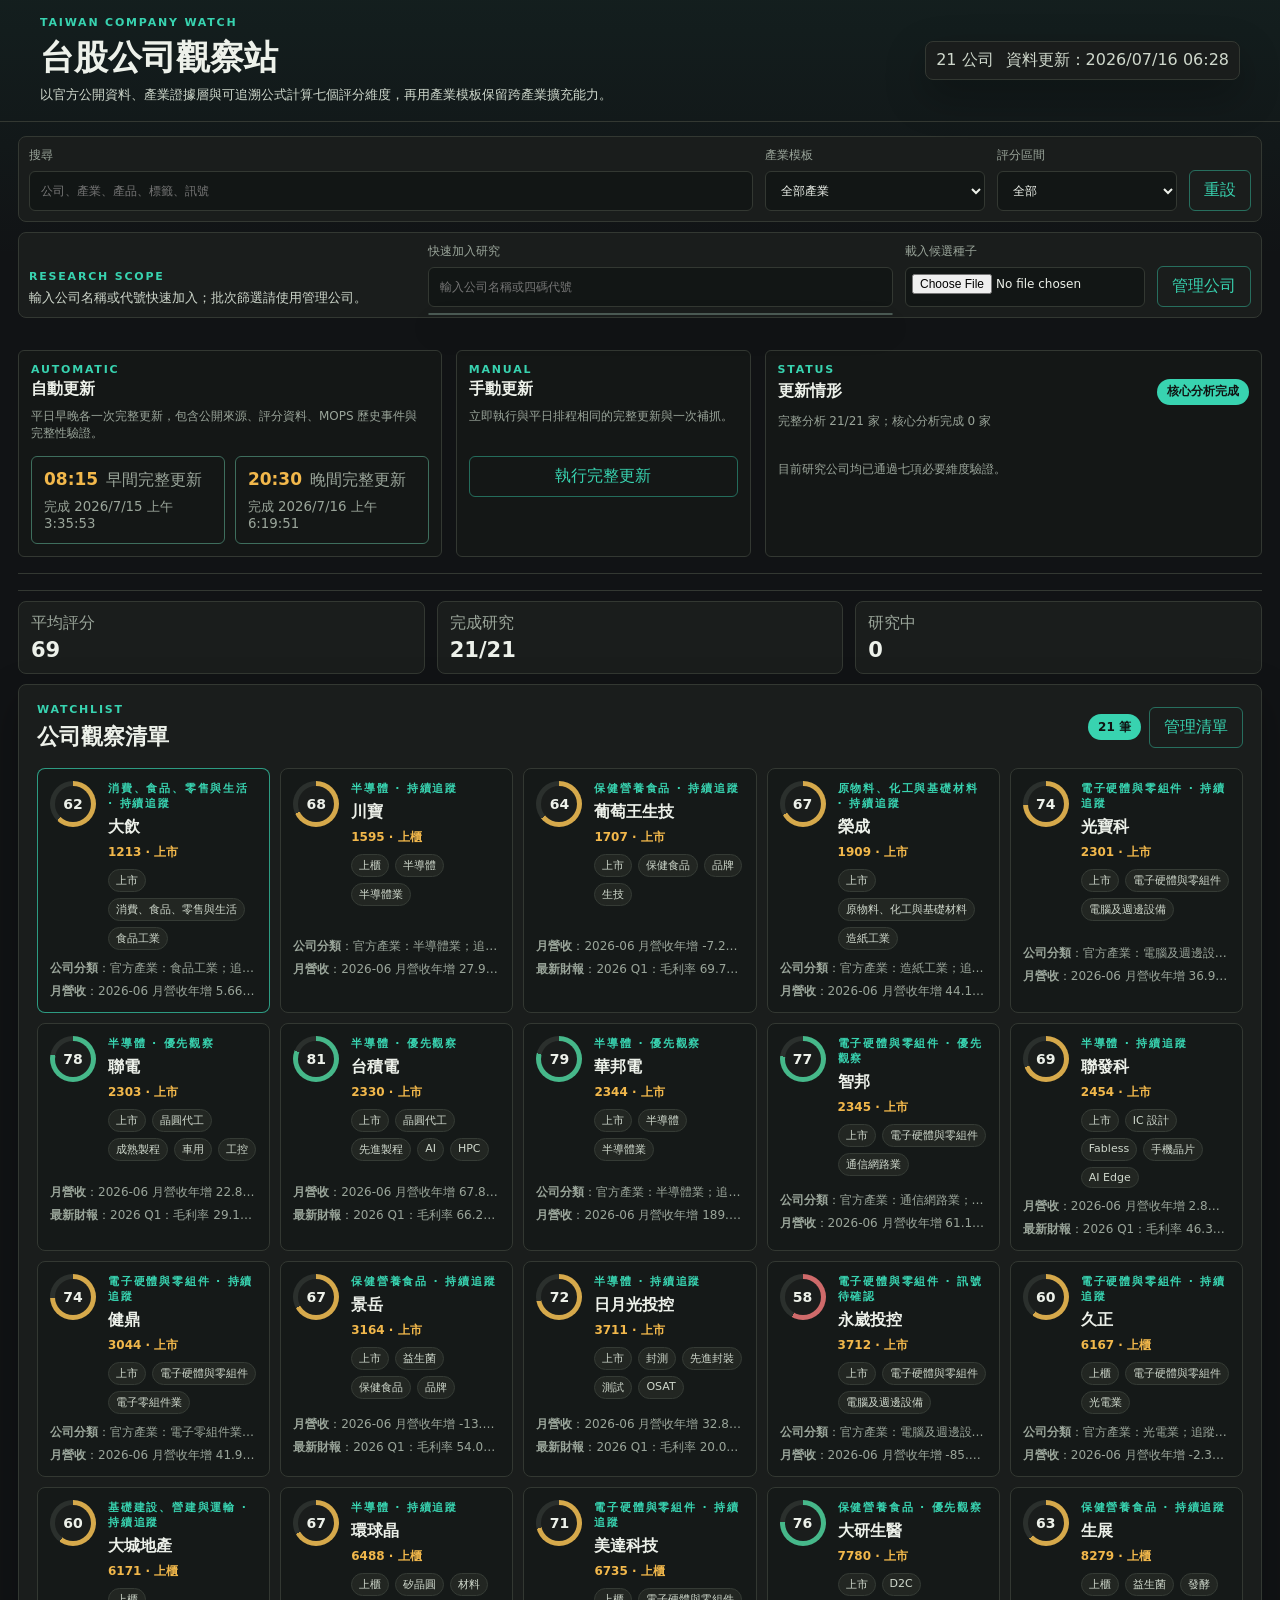
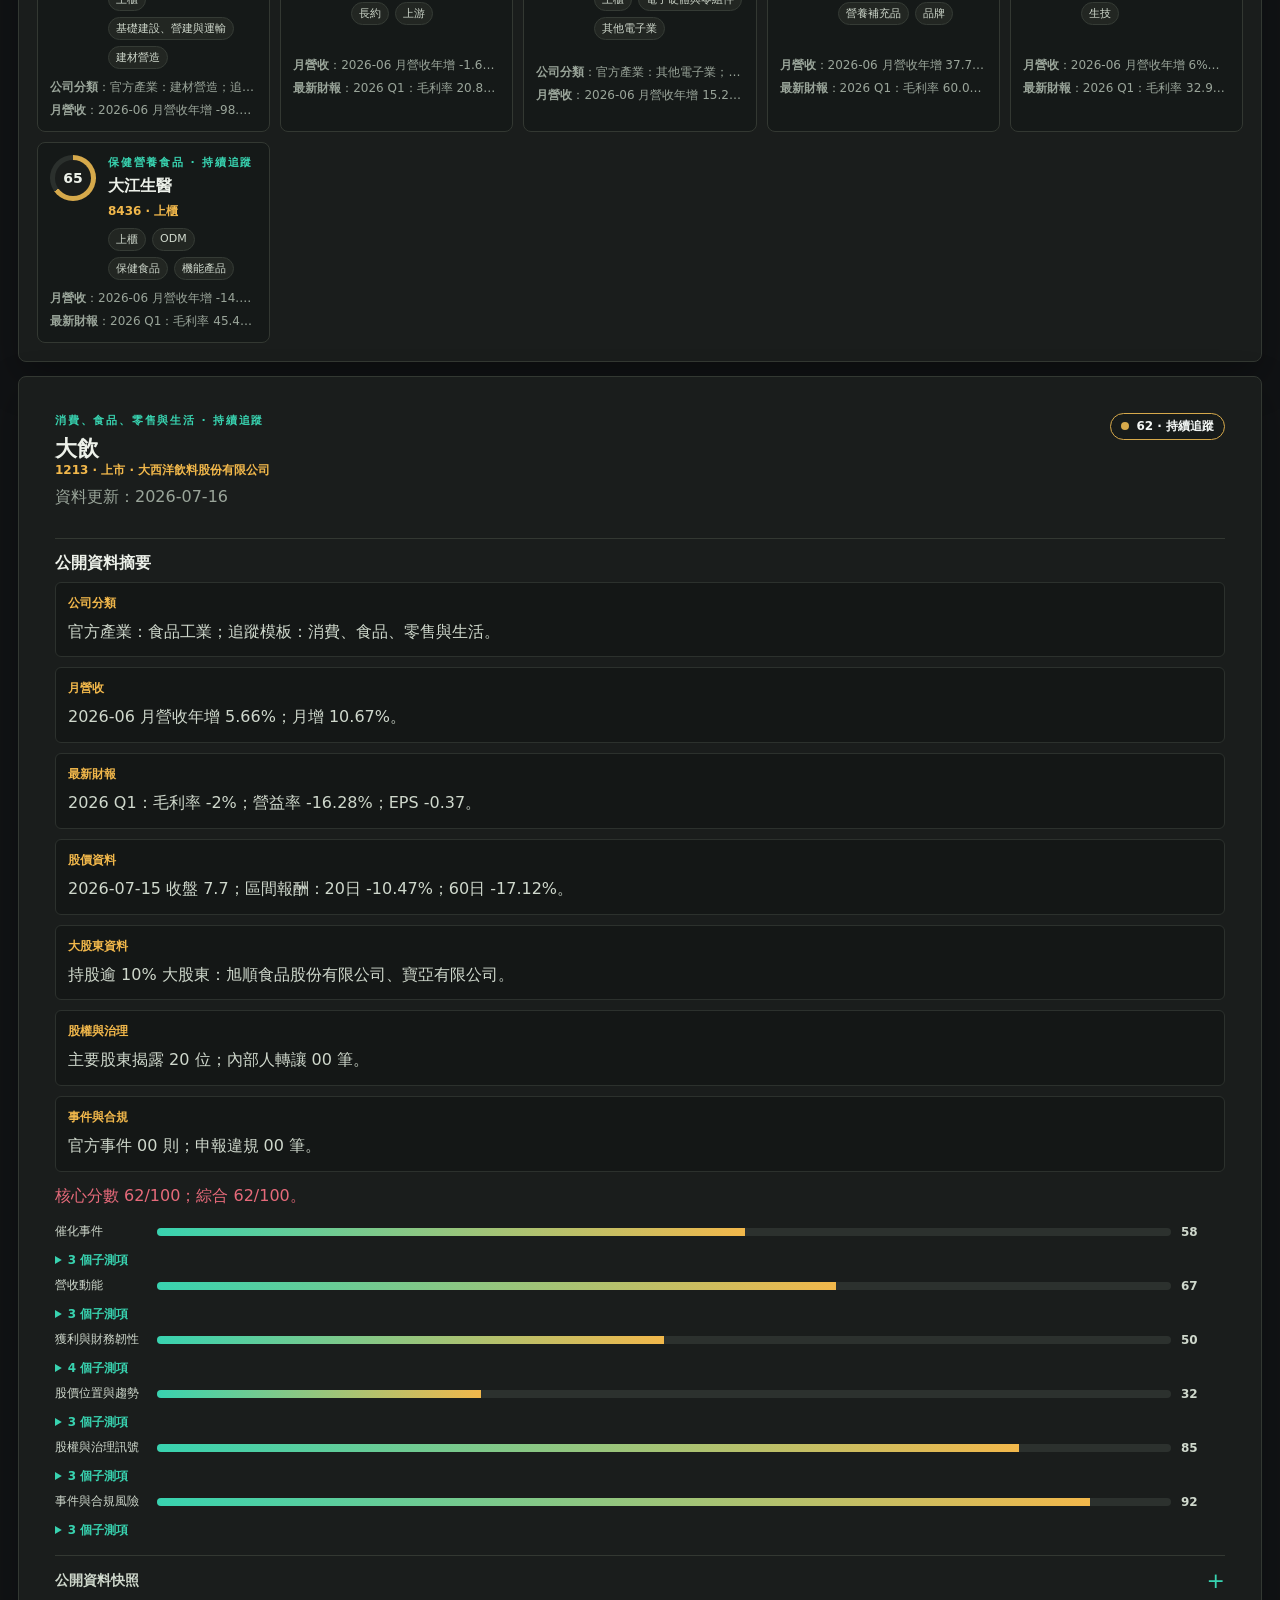
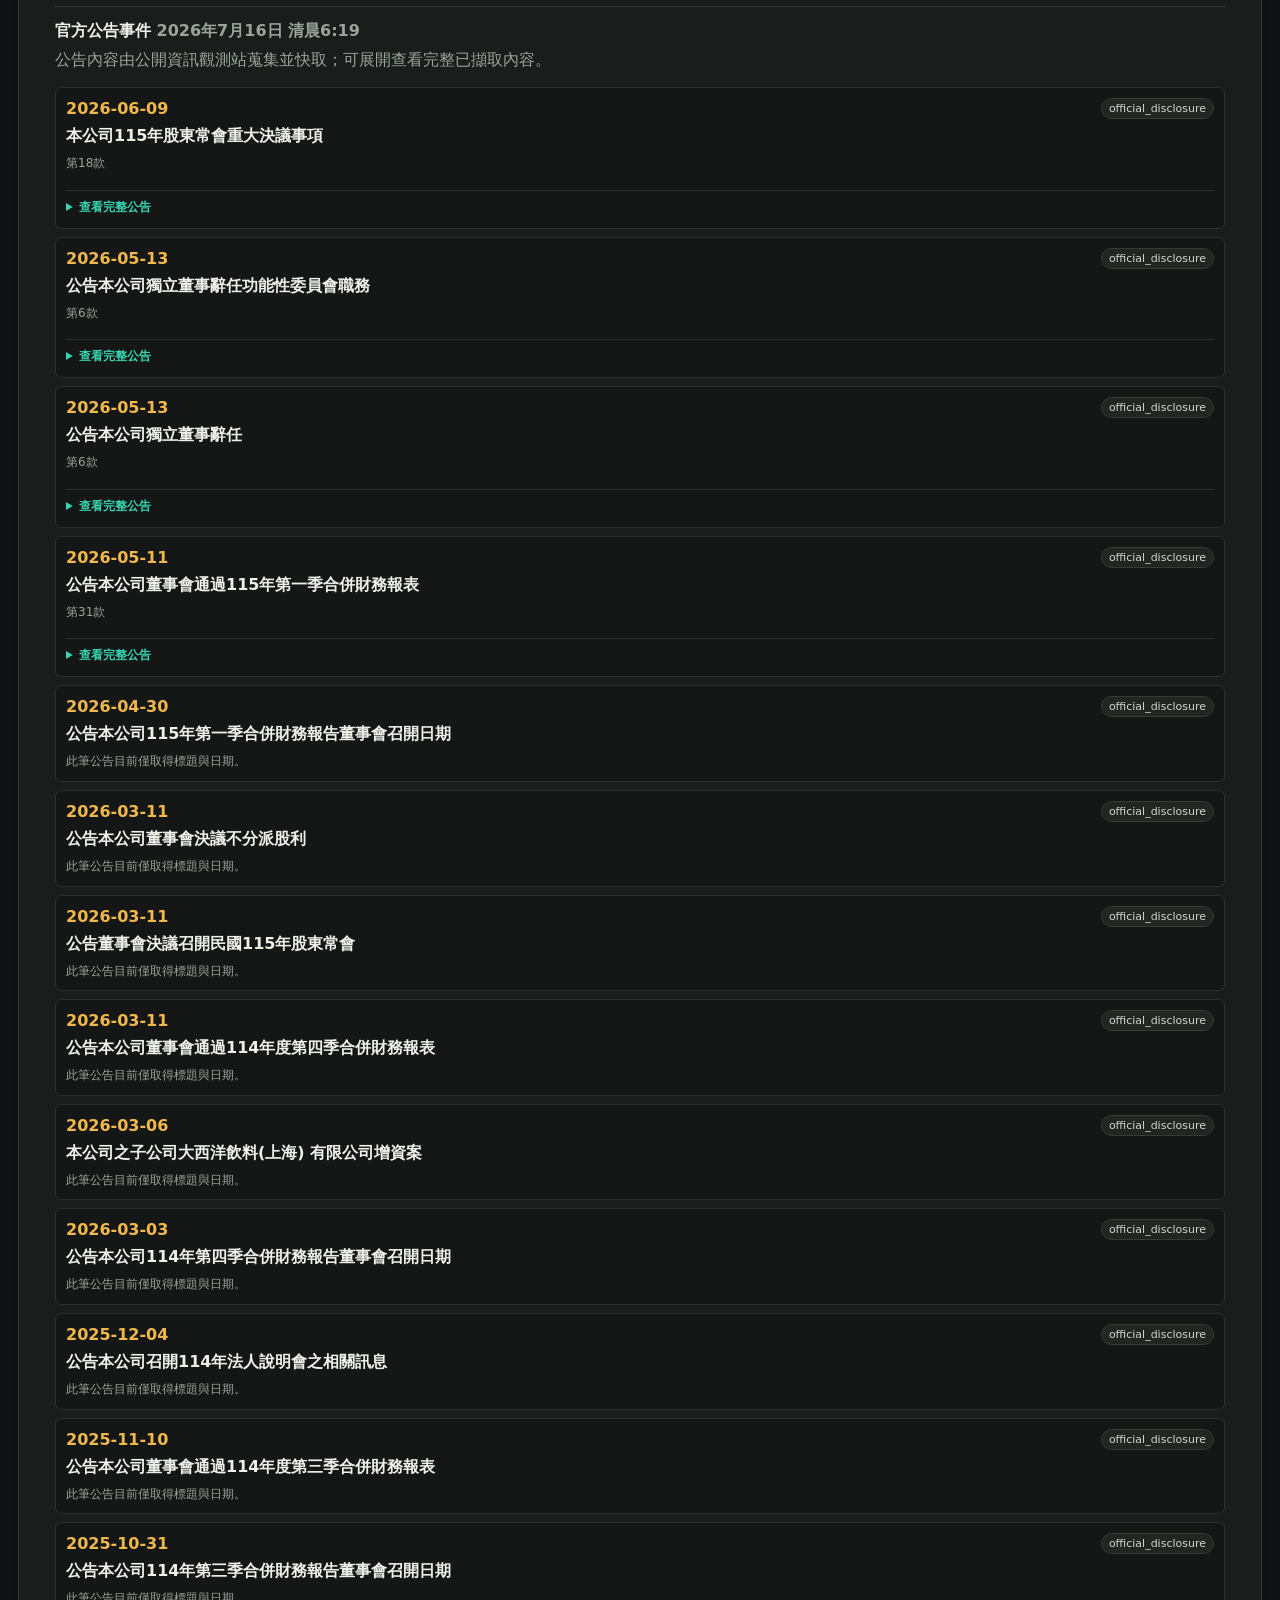
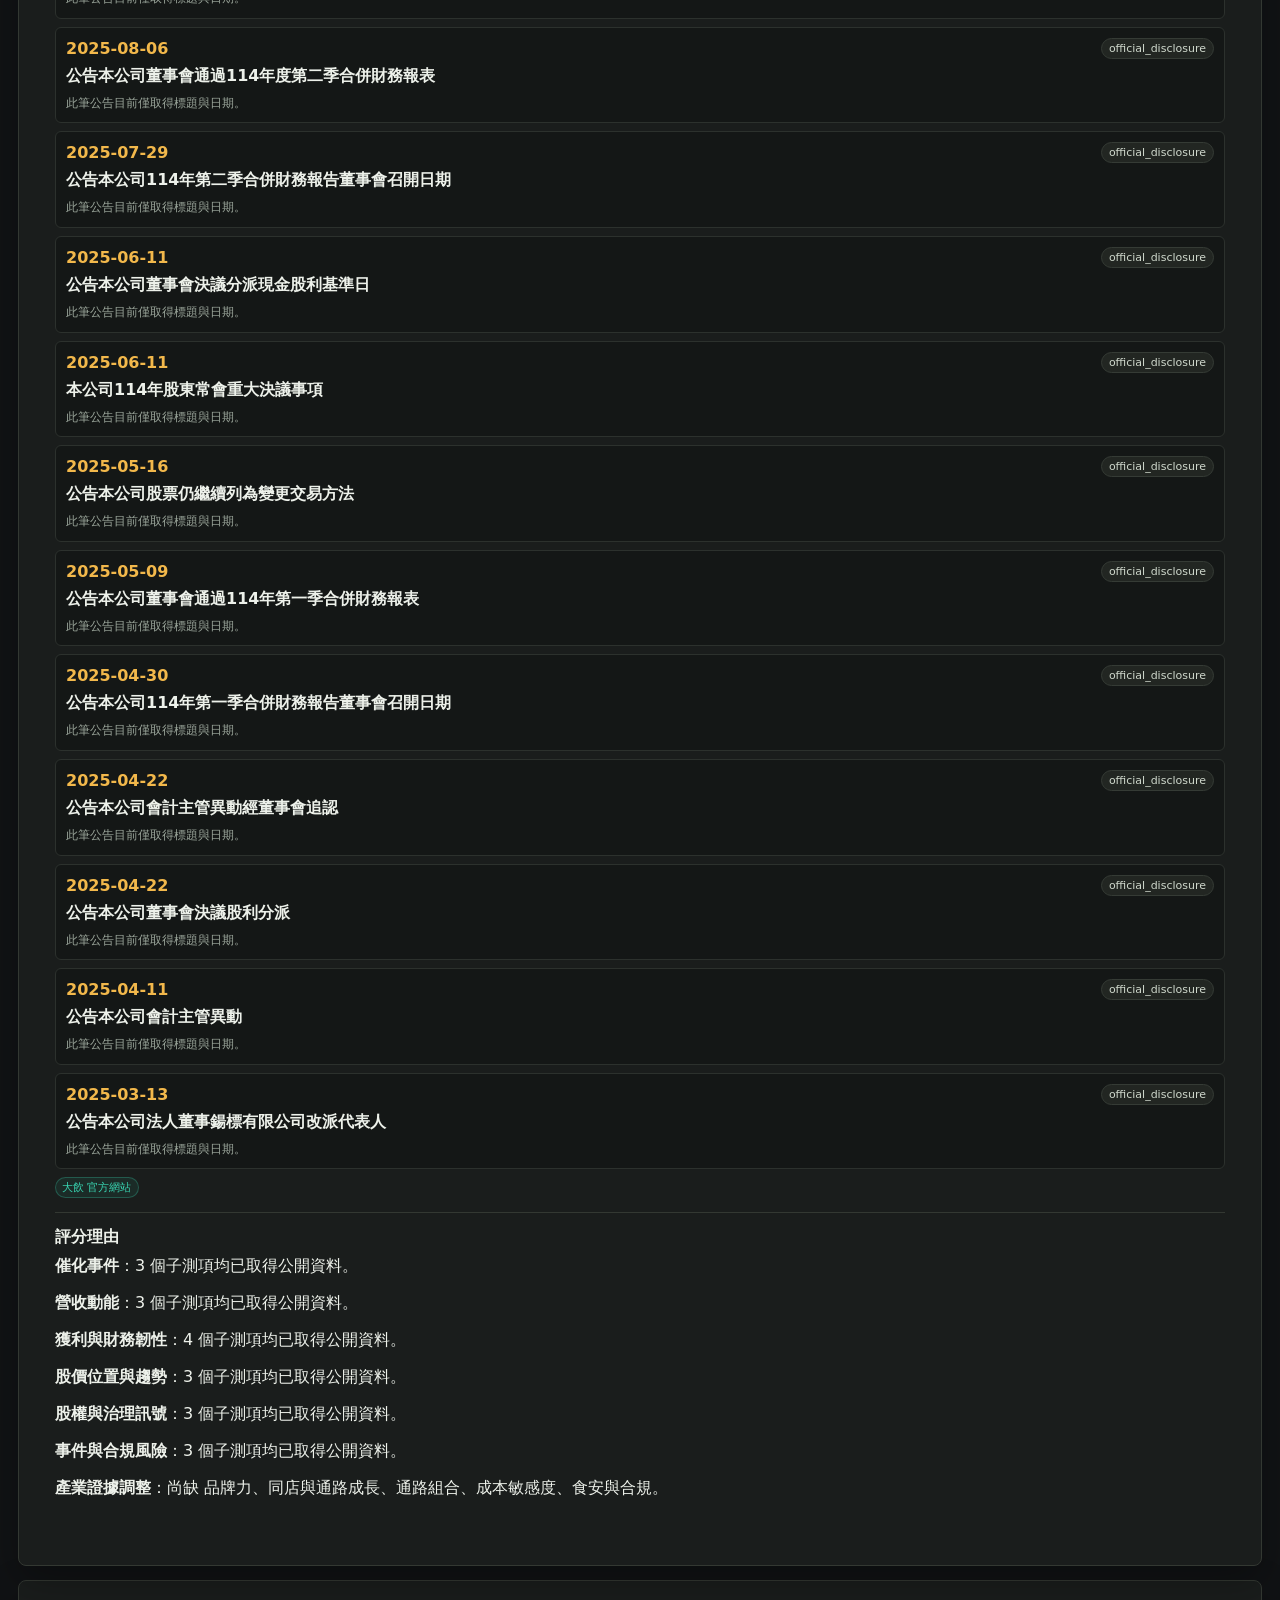
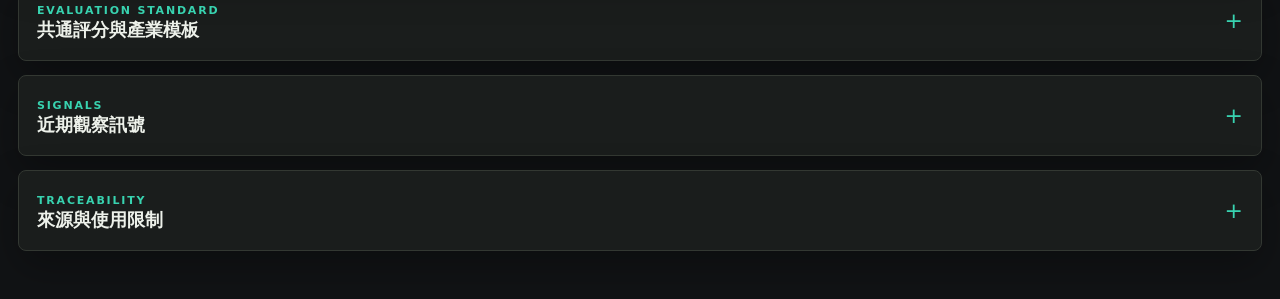
==== commit 997137a0: "Simplify company cards and restore public summaries" ====
--- a/index.html
+++ b/index.html
@@ -120,7 +120,7 @@
   </main>
 
   <script src="js/scoring.js?v=0.26"></script>
-  <script src="js/renderers.js?v=0.20"></script>
-  <script src="js/app.js?v=0.54"></script>
+  <script src="js/renderers.js?v=0.21"></script>
+  <script src="js/app.js?v=0.55"></script>
 </body>
 </html>
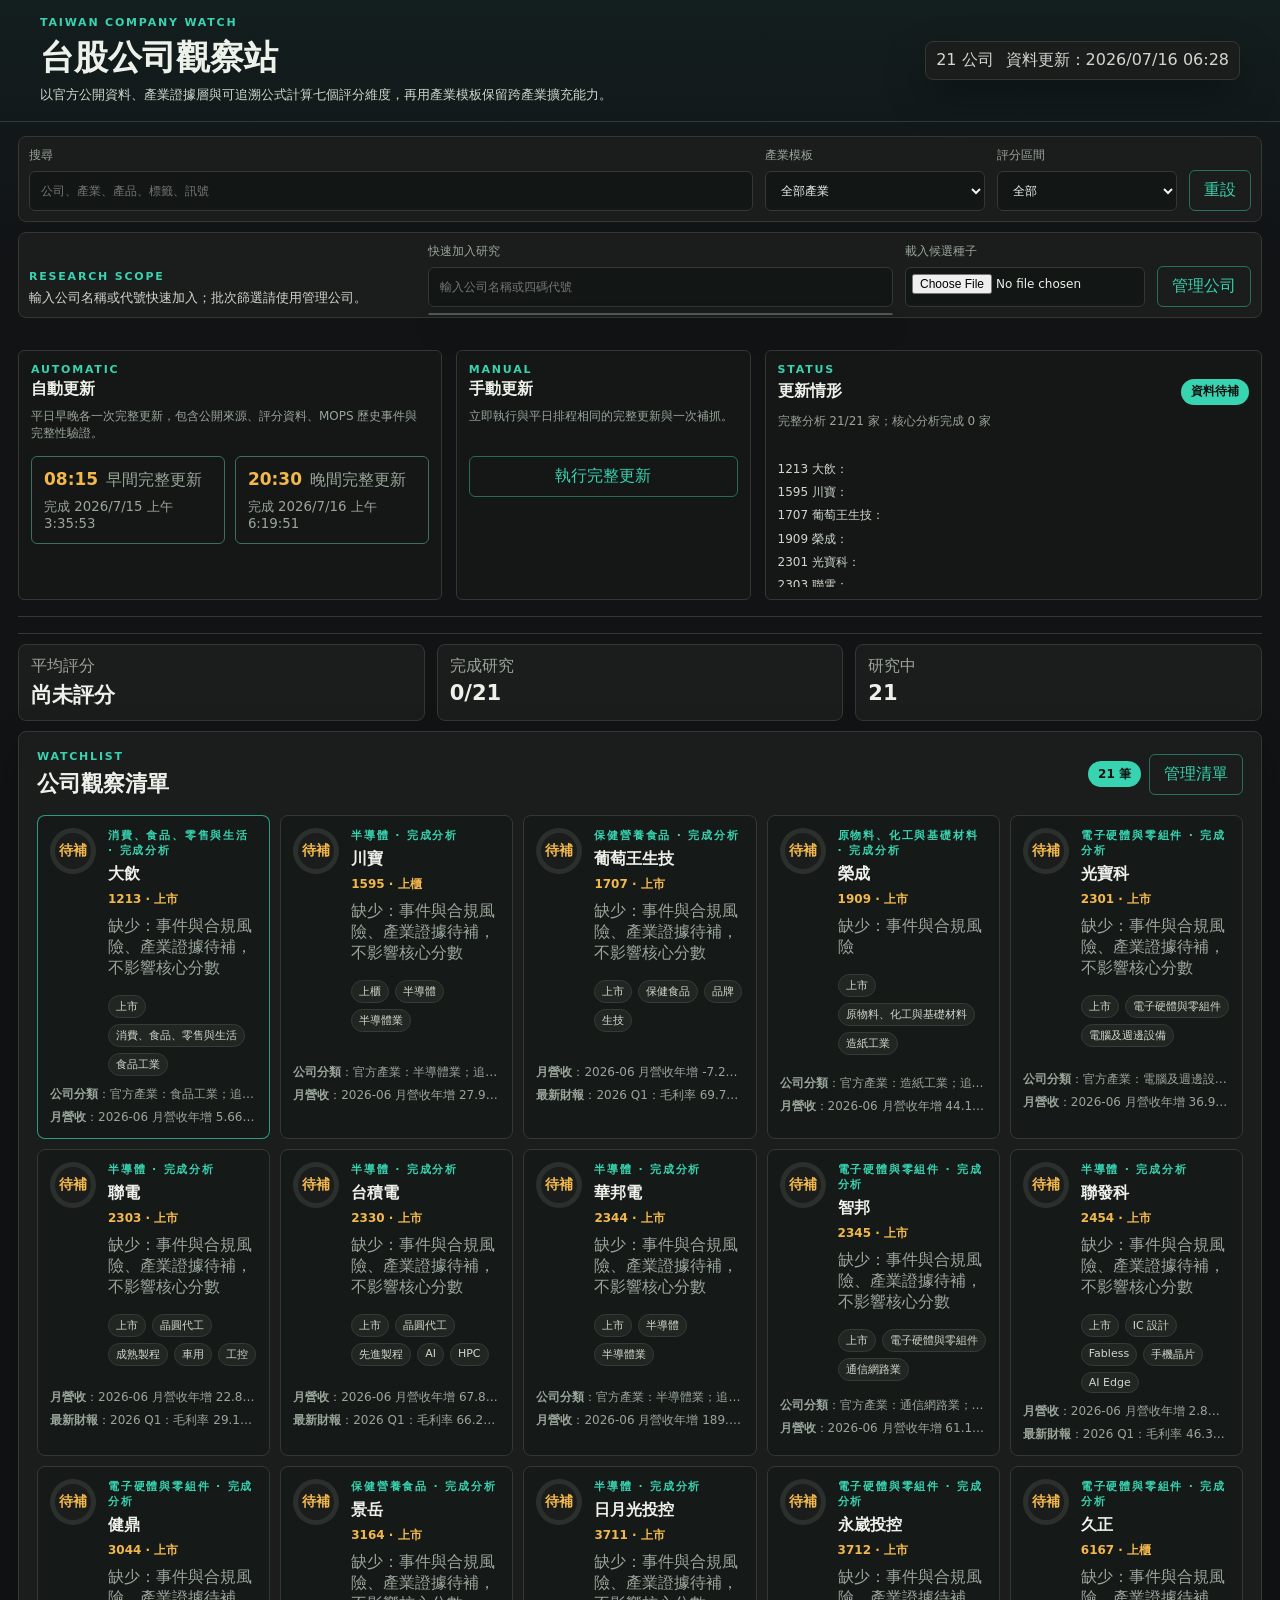
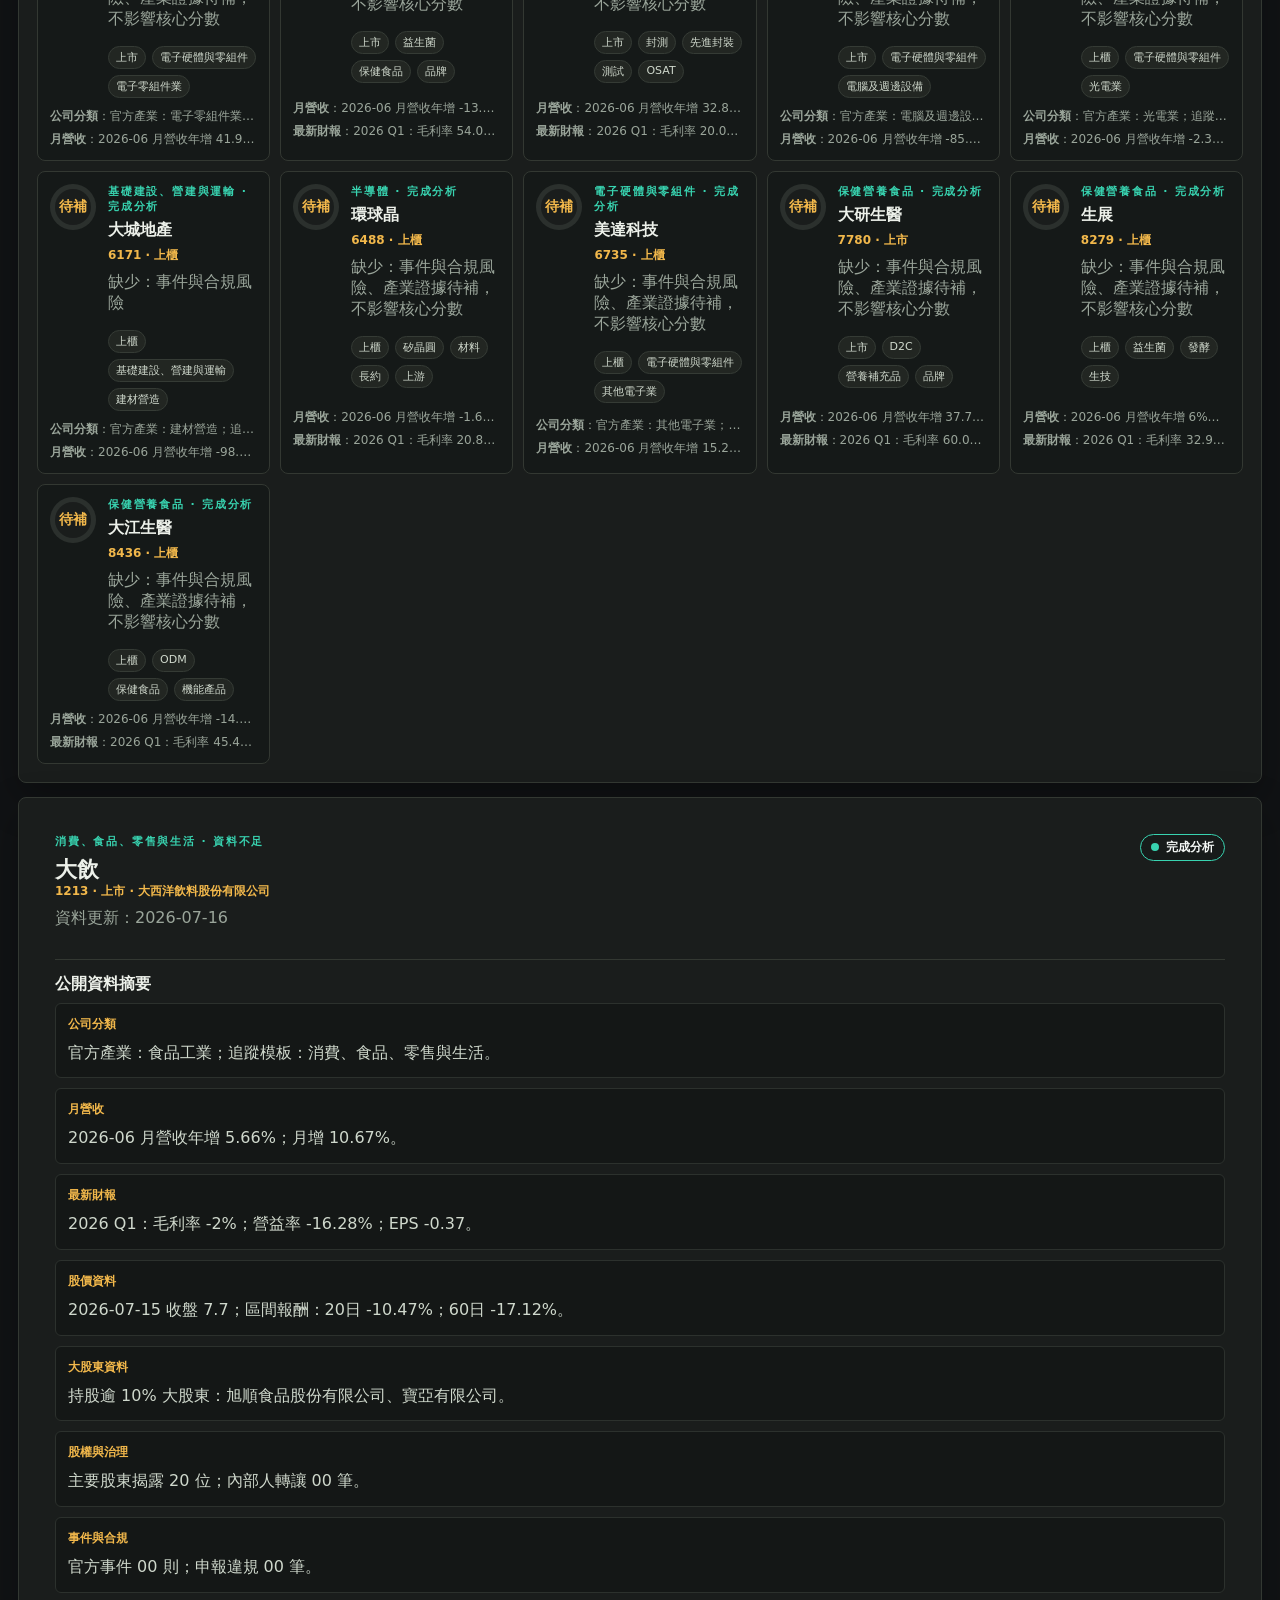
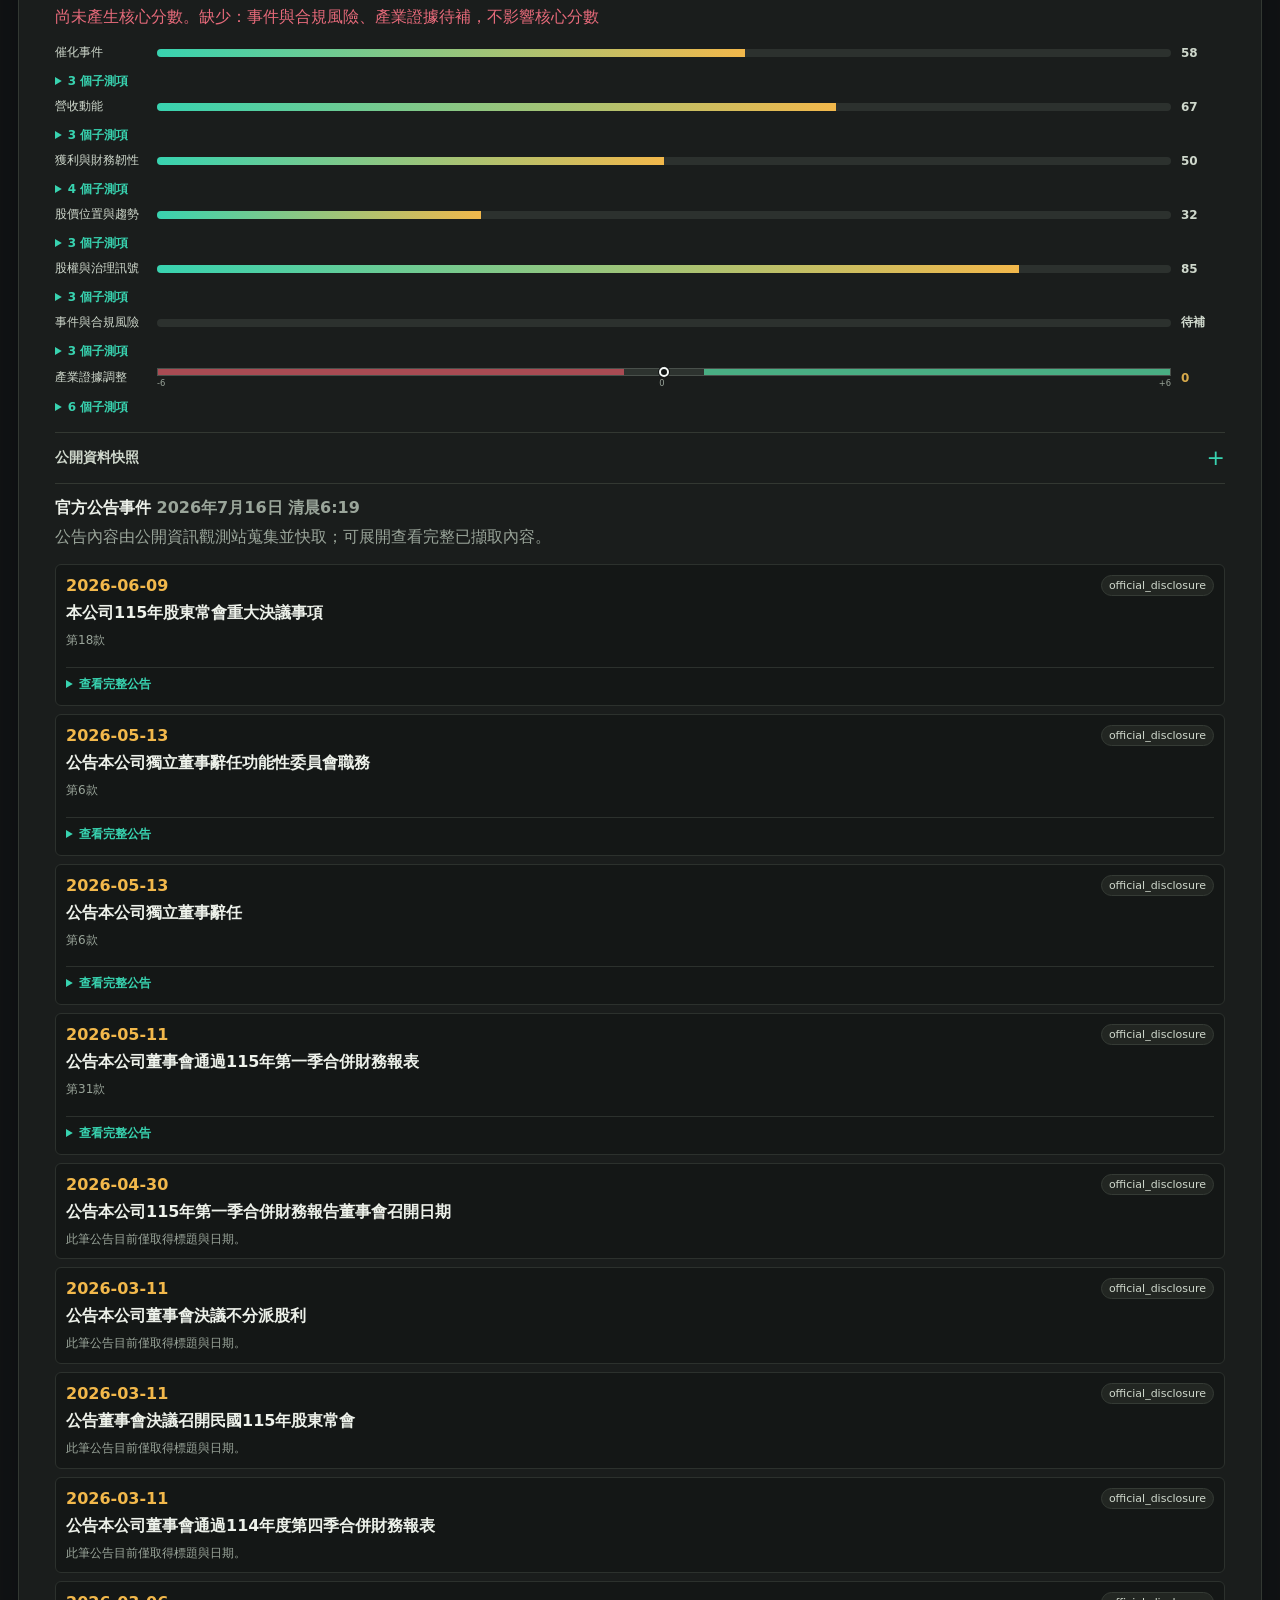
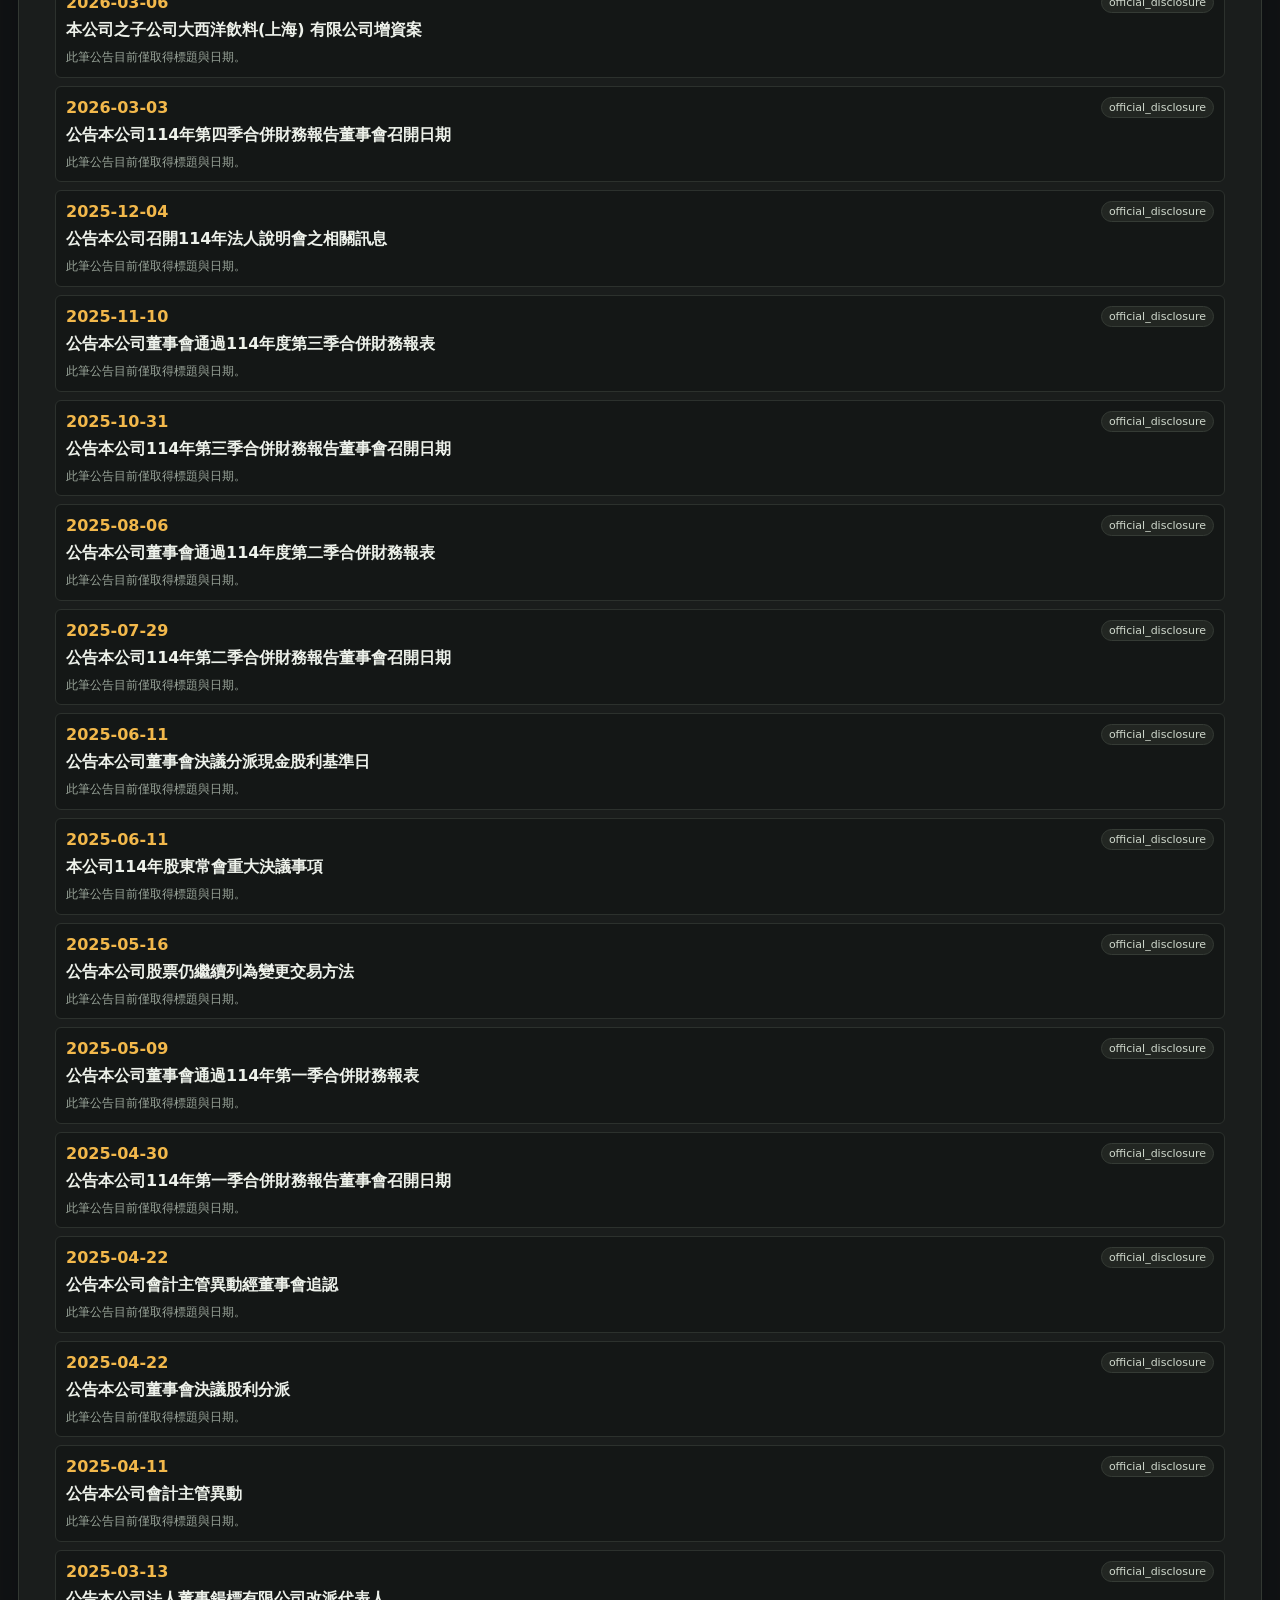
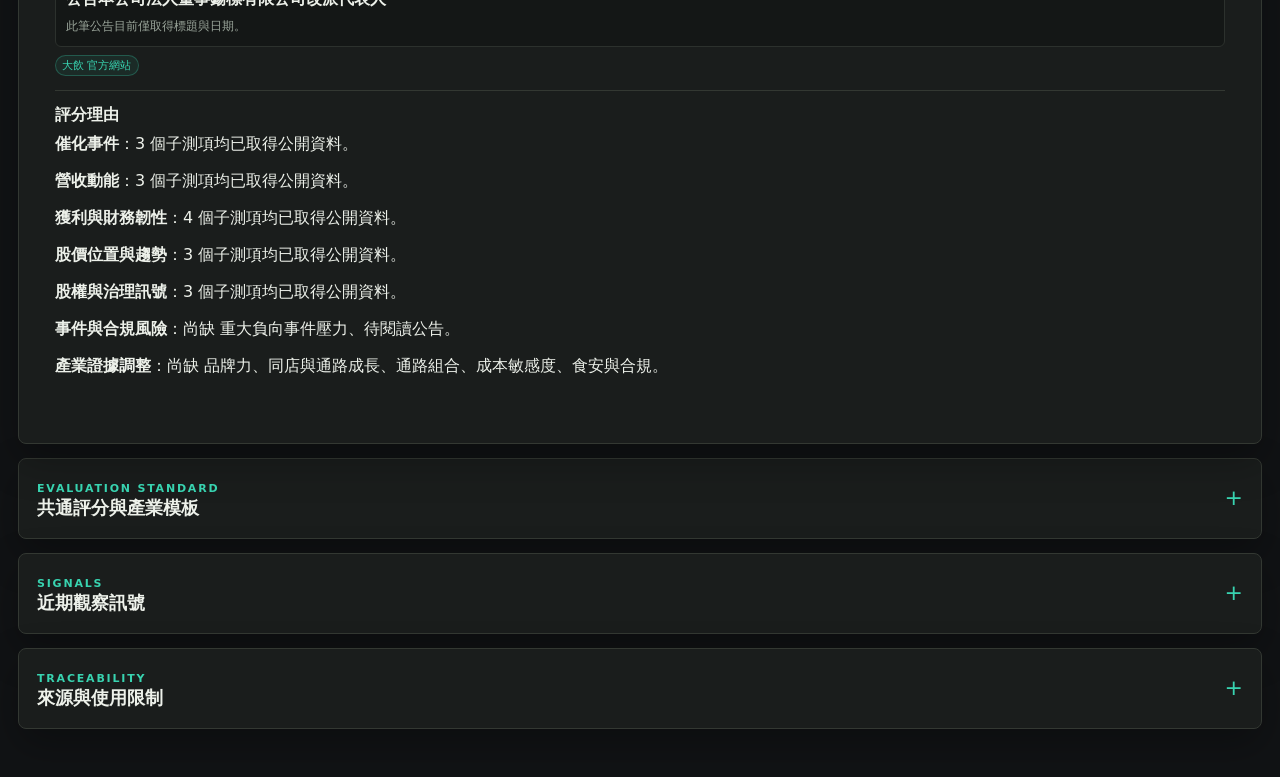
==== commit 22aaa3a0: "Add point-in-time backtest pipeline" ====
--- a/index.html
+++ b/index.html
@@ -121,6 +121,6 @@
 
   <script src="js/scoring.js?v=0.26"></script>
   <script src="js/renderers.js?v=0.21"></script>
-  <script src="js/app.js?v=0.55"></script>
+  <script src="js/app.js?v=0.56"></script>
 </body>
 </html>
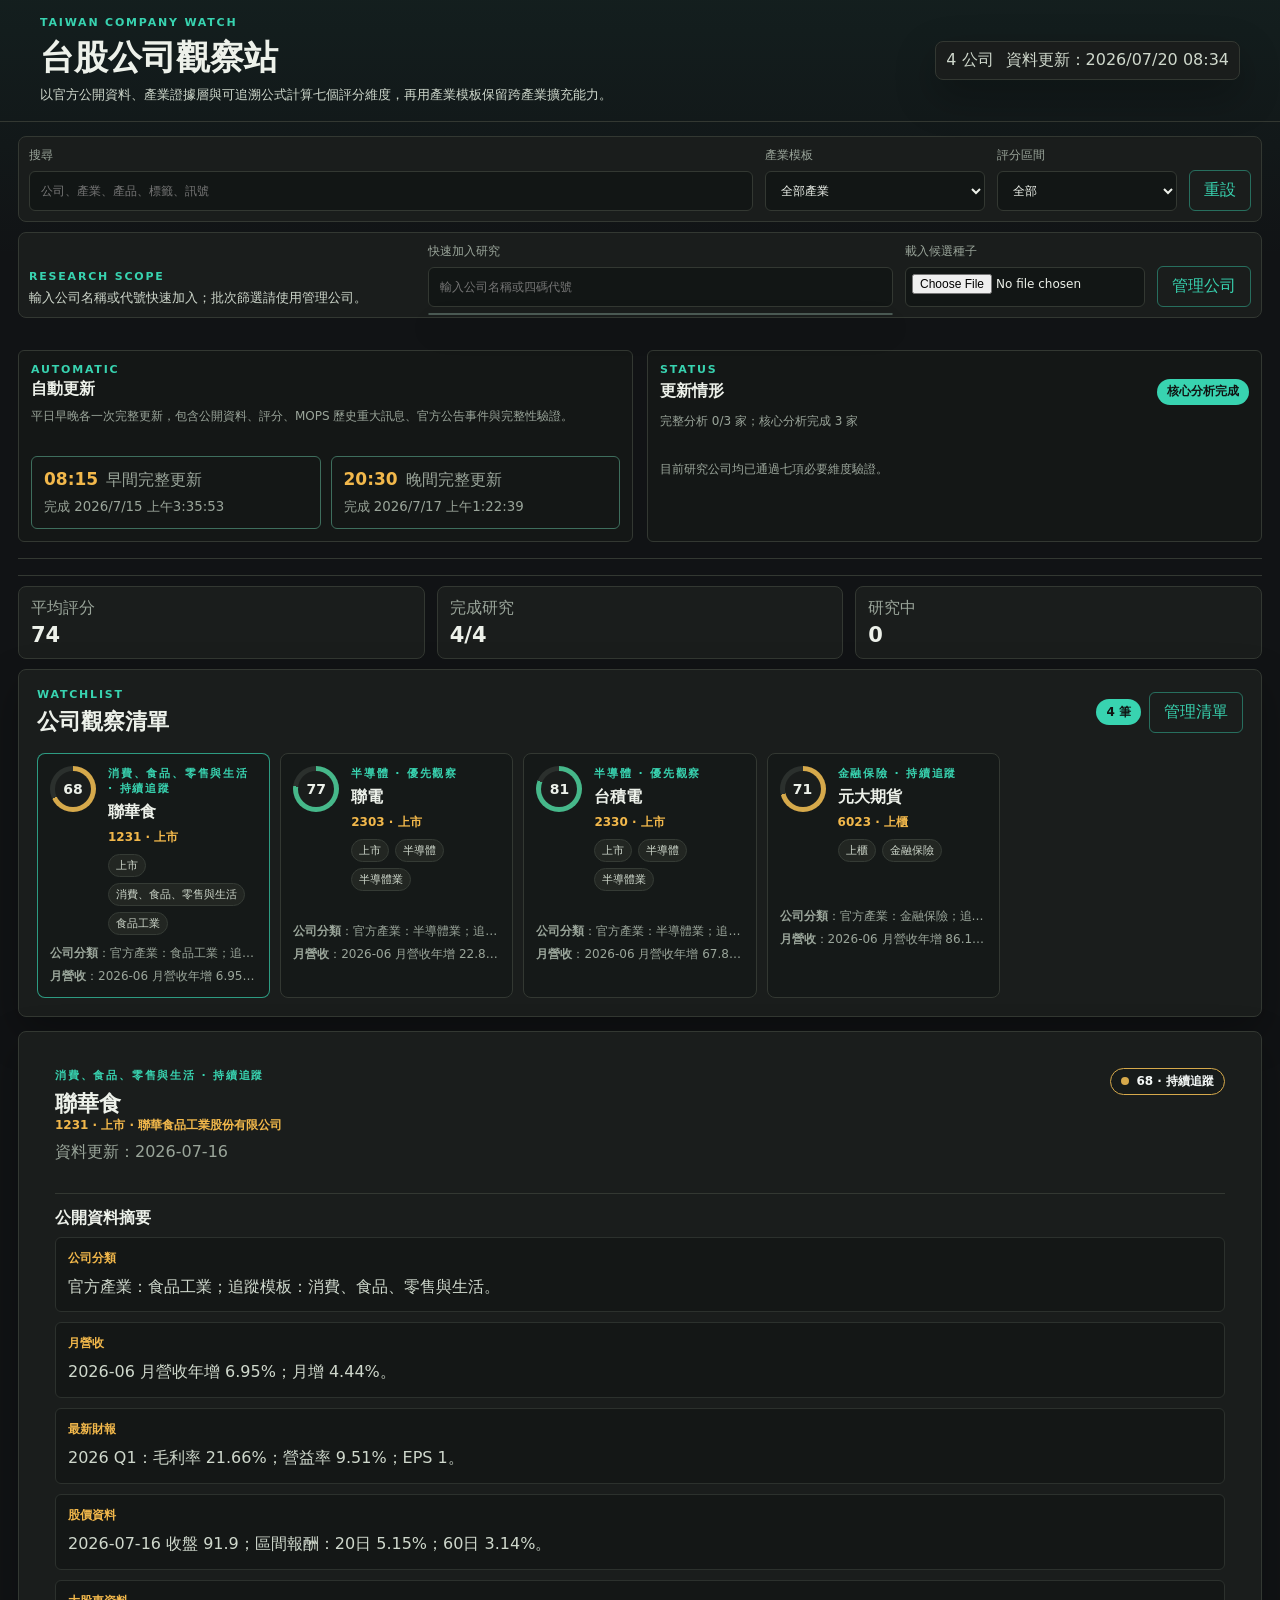
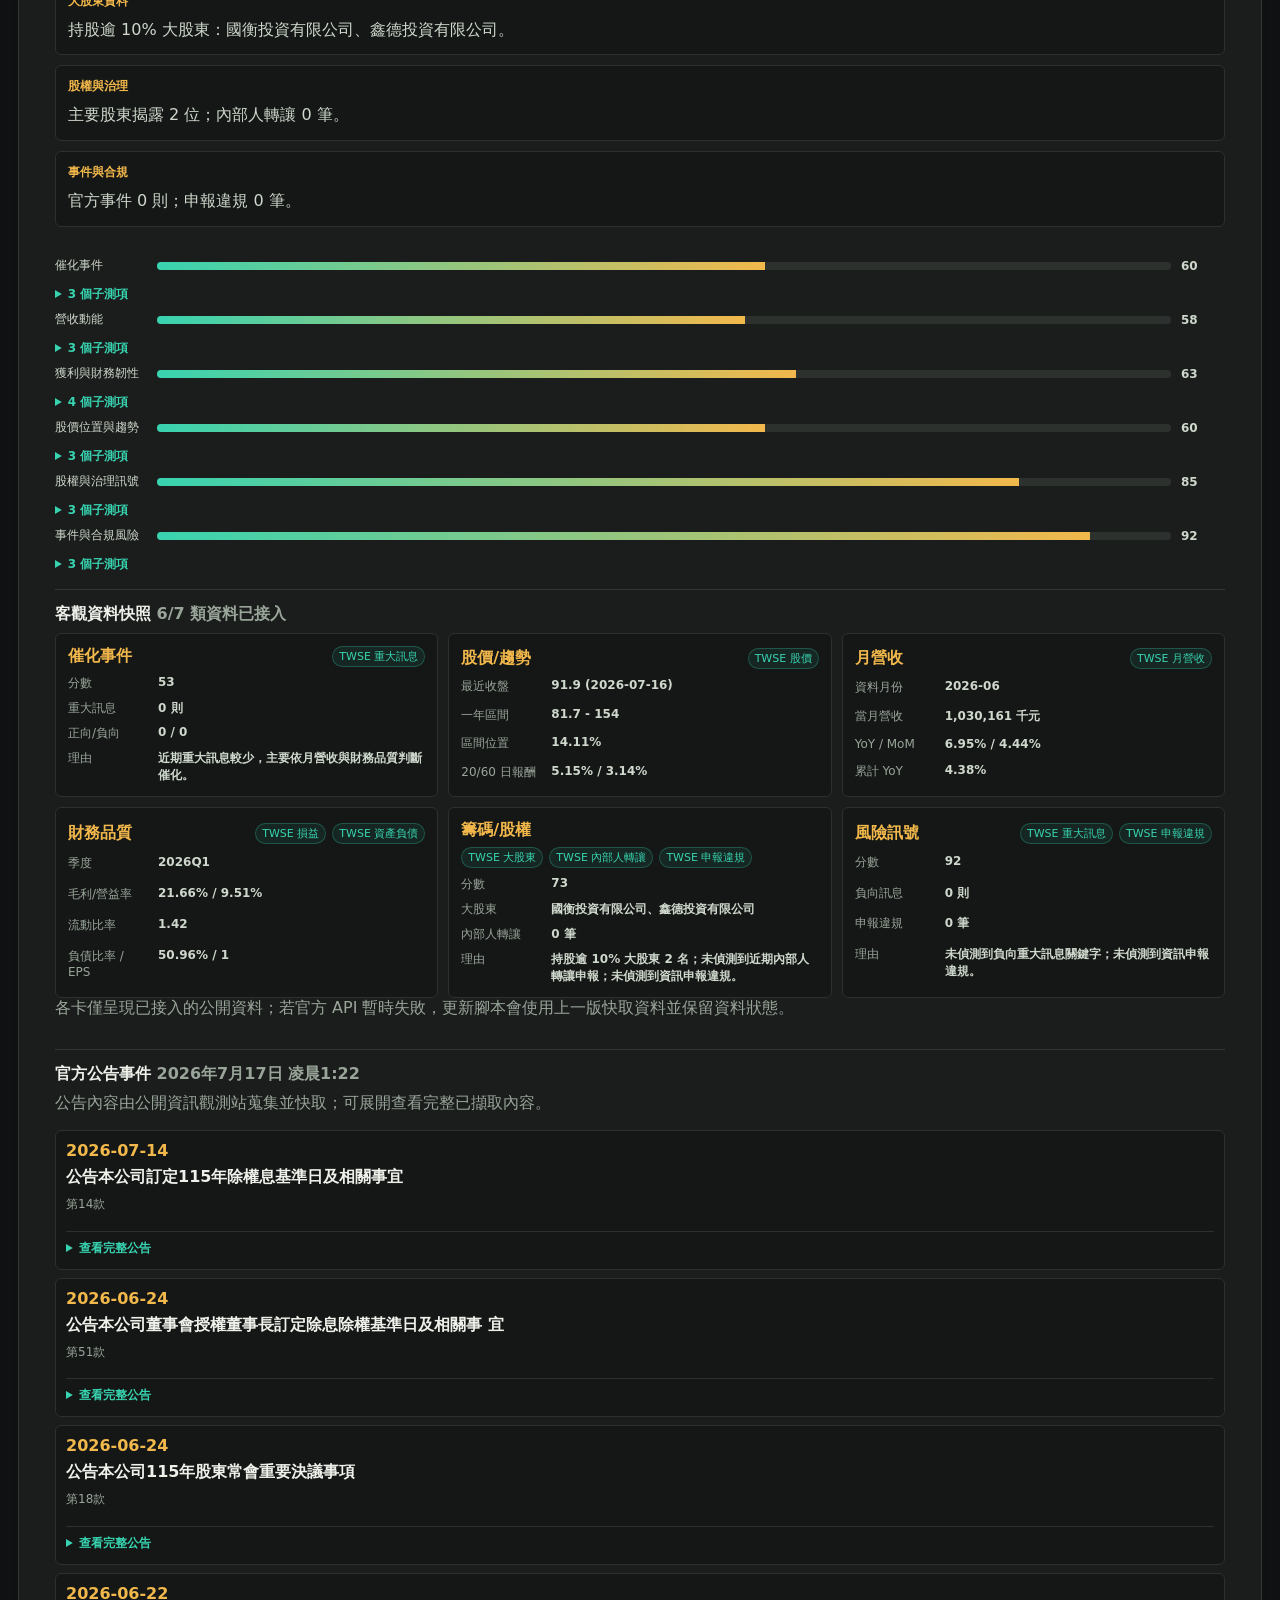
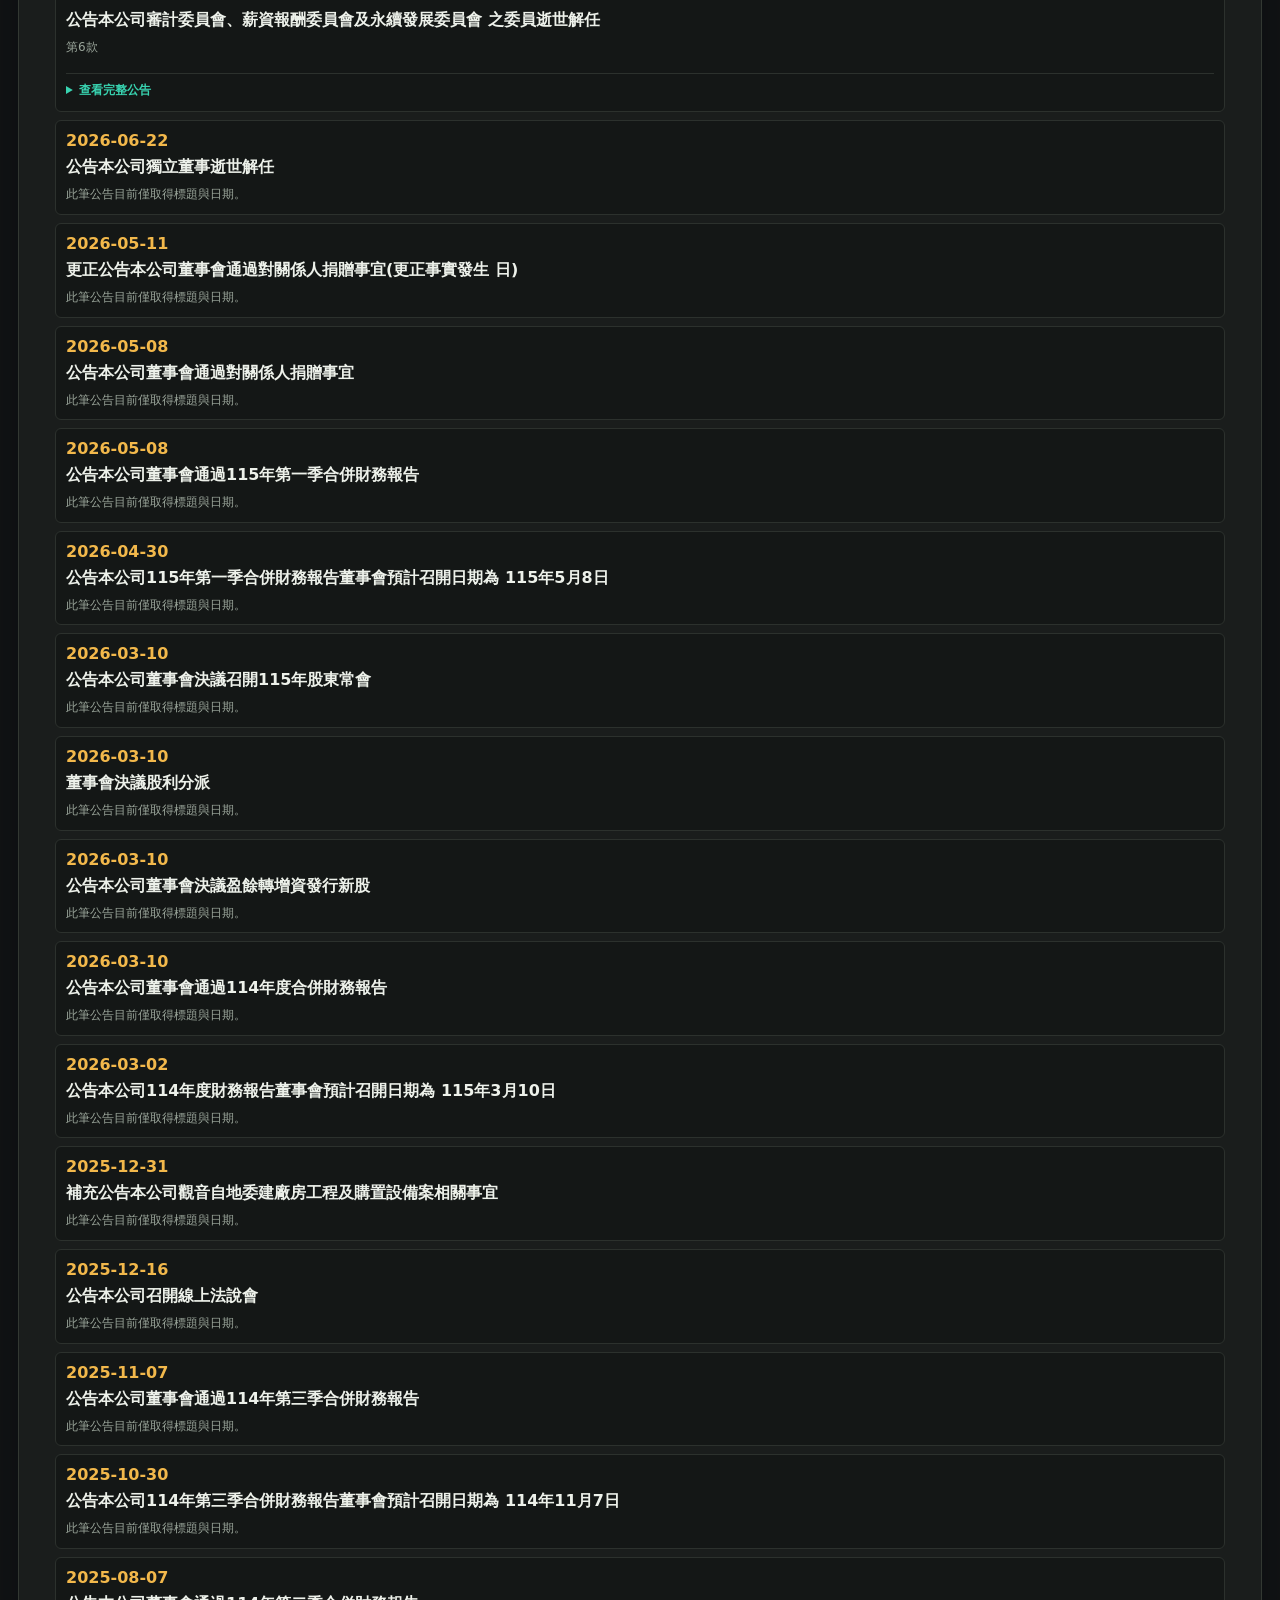
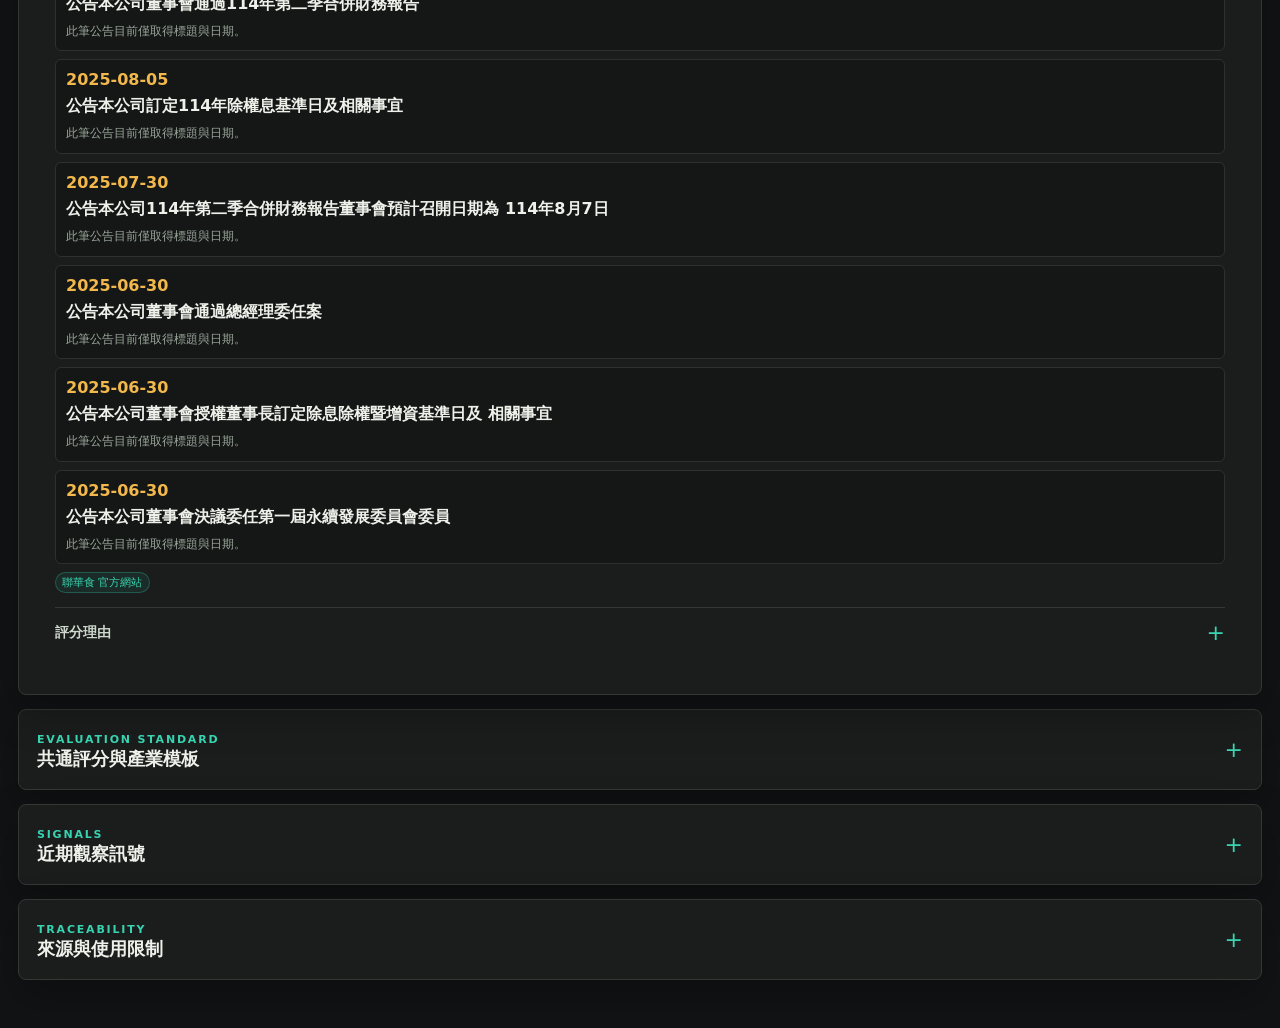
==== commit 7d346f18: "feat: move manual update to admin control" ====
--- a/index.html
+++ b/index.html
@@ -17,6 +17,7 @@
     <div class="status-panel" aria-label="資料狀態">
       <span id="company-count">-- 家公司</span>
       <span id="last-updated">資料載入中</span>
+      <button id="admin-update-button" class="admin-update-button" type="button" hidden aria-label="管理更新" title="管理更新">&#9881;</button>
     </div>
   </header>
 
--- a/css/styles.css
+++ b/css/styles.css
@@ -1074,7 +1074,7 @@
 
 .update-dashboard {
   display: grid;
-  grid-template-columns: minmax(250px, 1.15fr) minmax(210px, 0.8fr) minmax(300px, 1.35fr);
+  grid-template-columns: minmax(250px, 1fr) minmax(300px, 1fr);
   gap: 14px;
   padding: 16px 0;
   border-bottom: 1px solid var(--line);
@@ -1091,7 +1091,6 @@
 .update-section h2 { margin: 0; font-size: 16px; }
 .update-section .eyebrow { margin-bottom: 3px; }
 .update-section > .muted { min-height: 38px; margin: 8px 0 10px; font-size: 12px; line-height: 1.45; }
-.update-manual .ghost-button { width: 100%; }
 .update-status h2 { display: flex; align-items: center; justify-content: space-between; gap: 8px; }
 .update-missing-list { display: grid; gap: 6px; max-height: 126px; overflow: auto; }
 .update-missing-list span { color: var(--soft); font-size: 12px; line-height: 1.45; }
@@ -1133,6 +1132,25 @@
 .scheduler-card.error { border-color: #8b4a4a; }
 .scheduler-card.running { border-color: #8b6a35; }
 .scheduler-card.idle { border-color: #4b5753; }
+.admin-update-button {
+  width: 28px;
+  height: 28px;
+  padding: 0;
+  border: 1px solid transparent;
+  border-radius: 4px;
+  background: transparent;
+  color: var(--muted);
+  cursor: pointer;
+  font-size: 17px;
+  line-height: 1;
+}
+
+.admin-update-button:hover,
+.admin-update-button:focus-visible {
+  border-color: var(--line);
+  background: var(--panel);
+  color: var(--soft);
+}
 .company-card.incomplete .score-ring { color: var(--amber); }
 
 .score-tier {
@@ -1198,7 +1216,44 @@
   font-size: 12px;
 }
 
-.score-submetric-list b { color: var(--ink); }
+.score-submetric-list b { color: var(--text); }
+
+.score-rationale-list {
+  display: grid;
+  gap: 10px;
+}
+
+.score-rationale-item {
+  padding: 10px 12px;
+  border-left: 2px solid #3a7465;
+  background: #141716;
+}
+
+.score-rationale-item h4 {
+  margin: 0;
+  color: var(--text);
+  font-size: 14px;
+}
+
+.score-rationale-item ul {
+  display: grid;
+  gap: 6px;
+  margin: 8px 0 0;
+  padding: 0;
+  list-style: none;
+}
+
+.score-rationale-item li {
+  display: grid;
+  gap: 2px;
+  color: var(--soft);
+  font-size: 13px;
+  line-height: 1.5;
+}
+
+.score-rationale-item li b { color: var(--text); }
+
+.score-rationale-item p { margin: 8px 0 0; }
 
 .fact {
   padding: 10px;
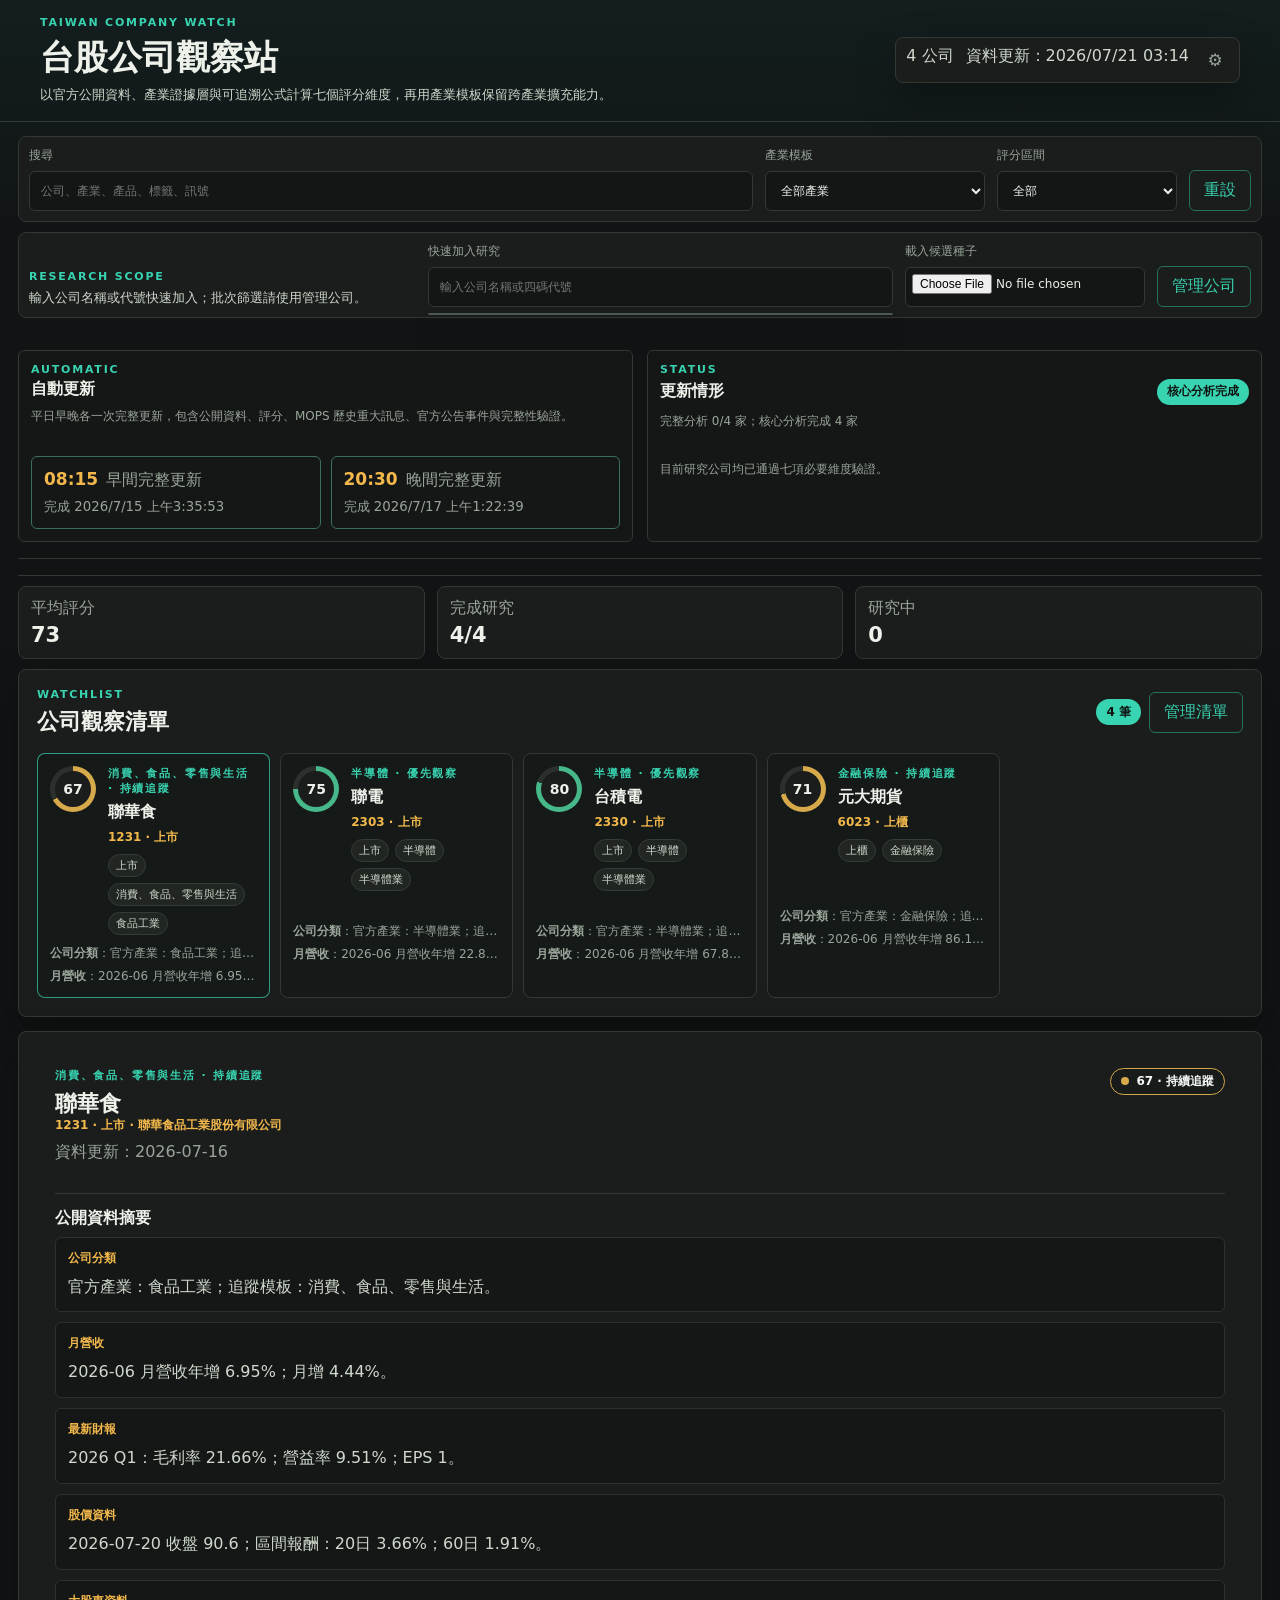
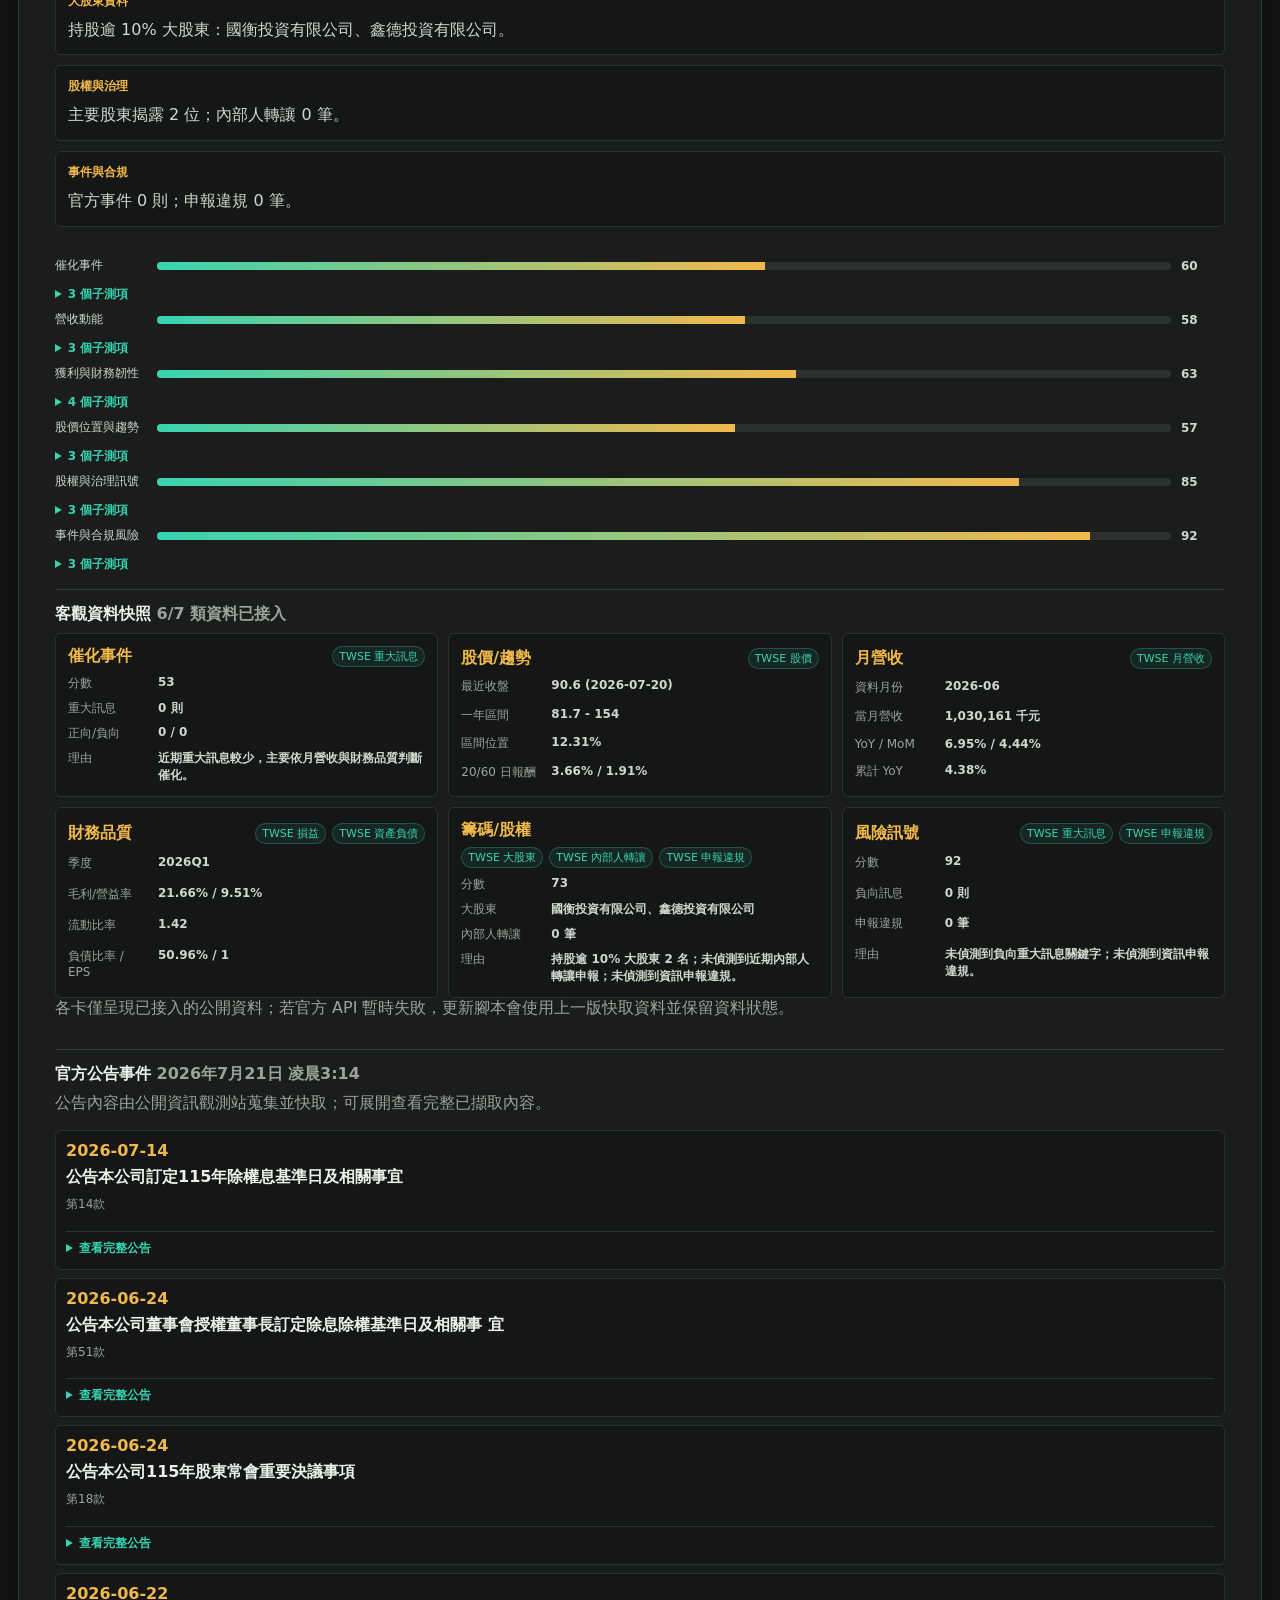
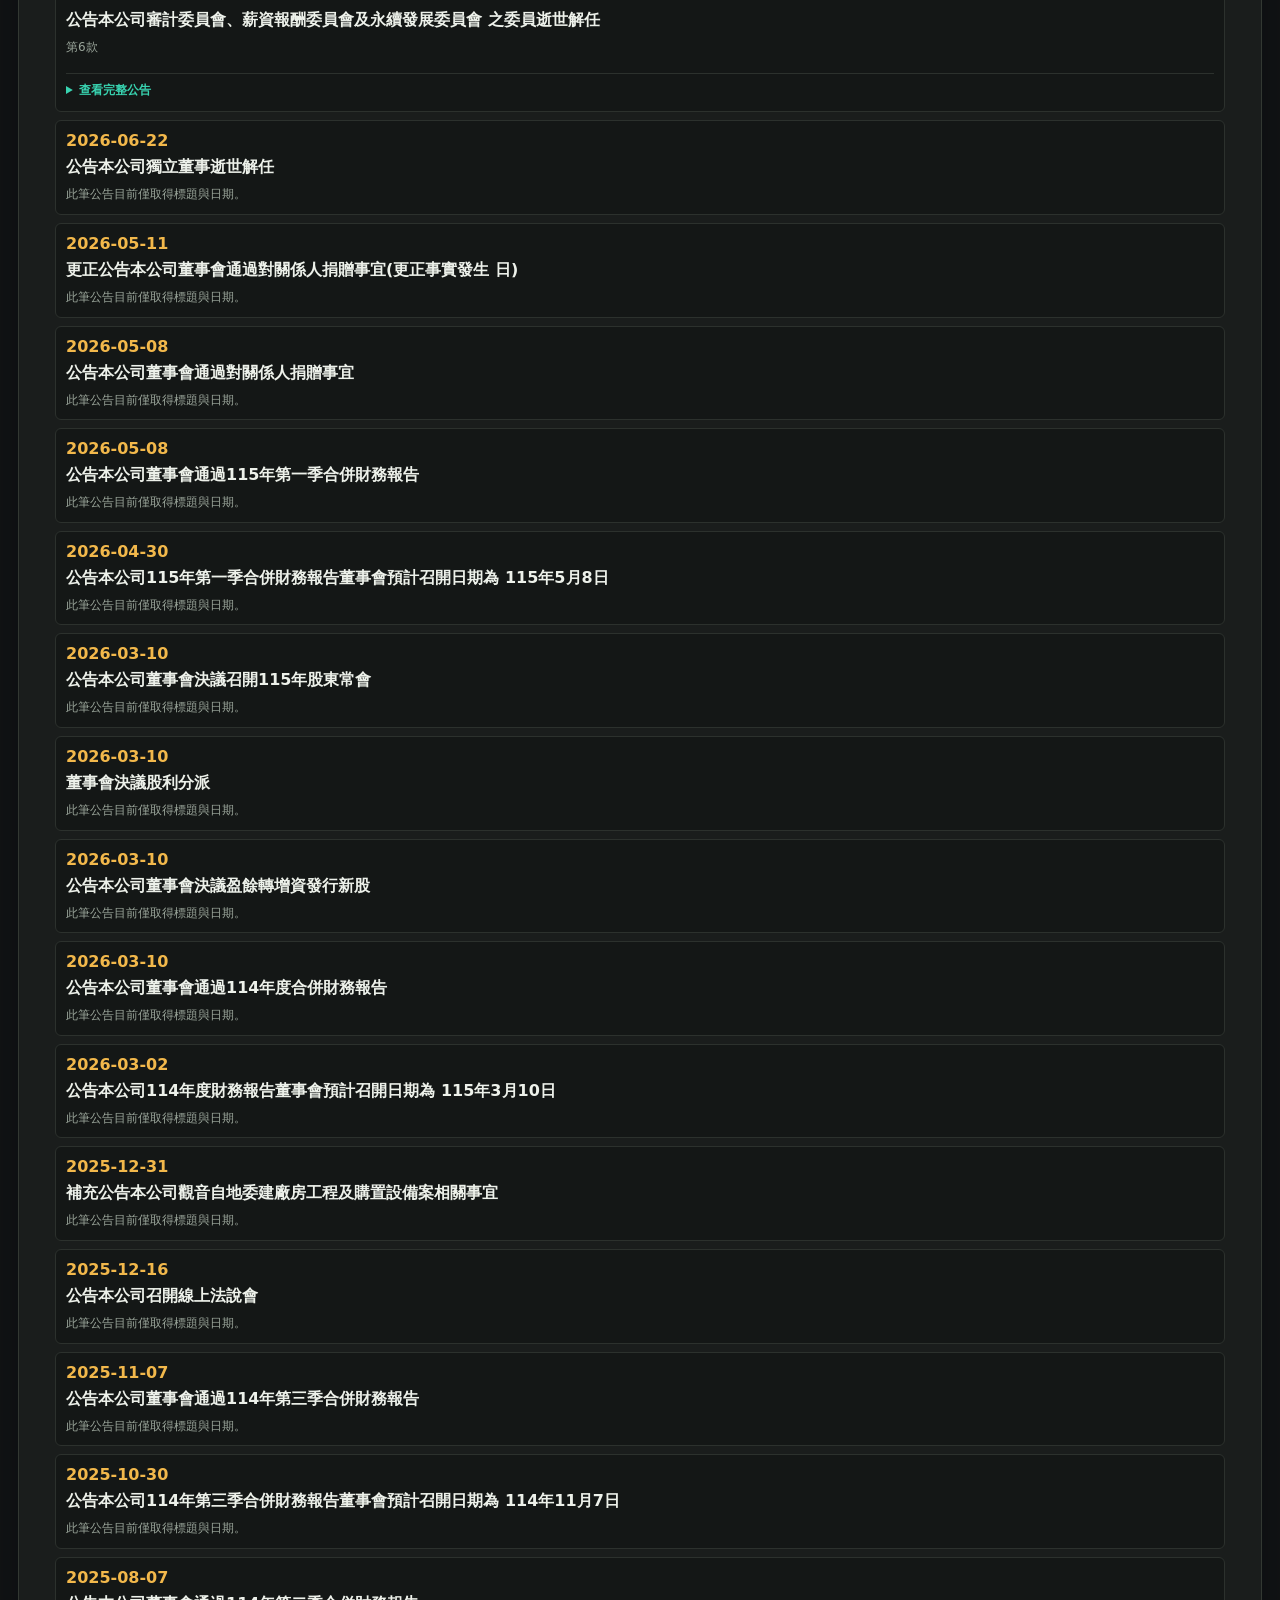
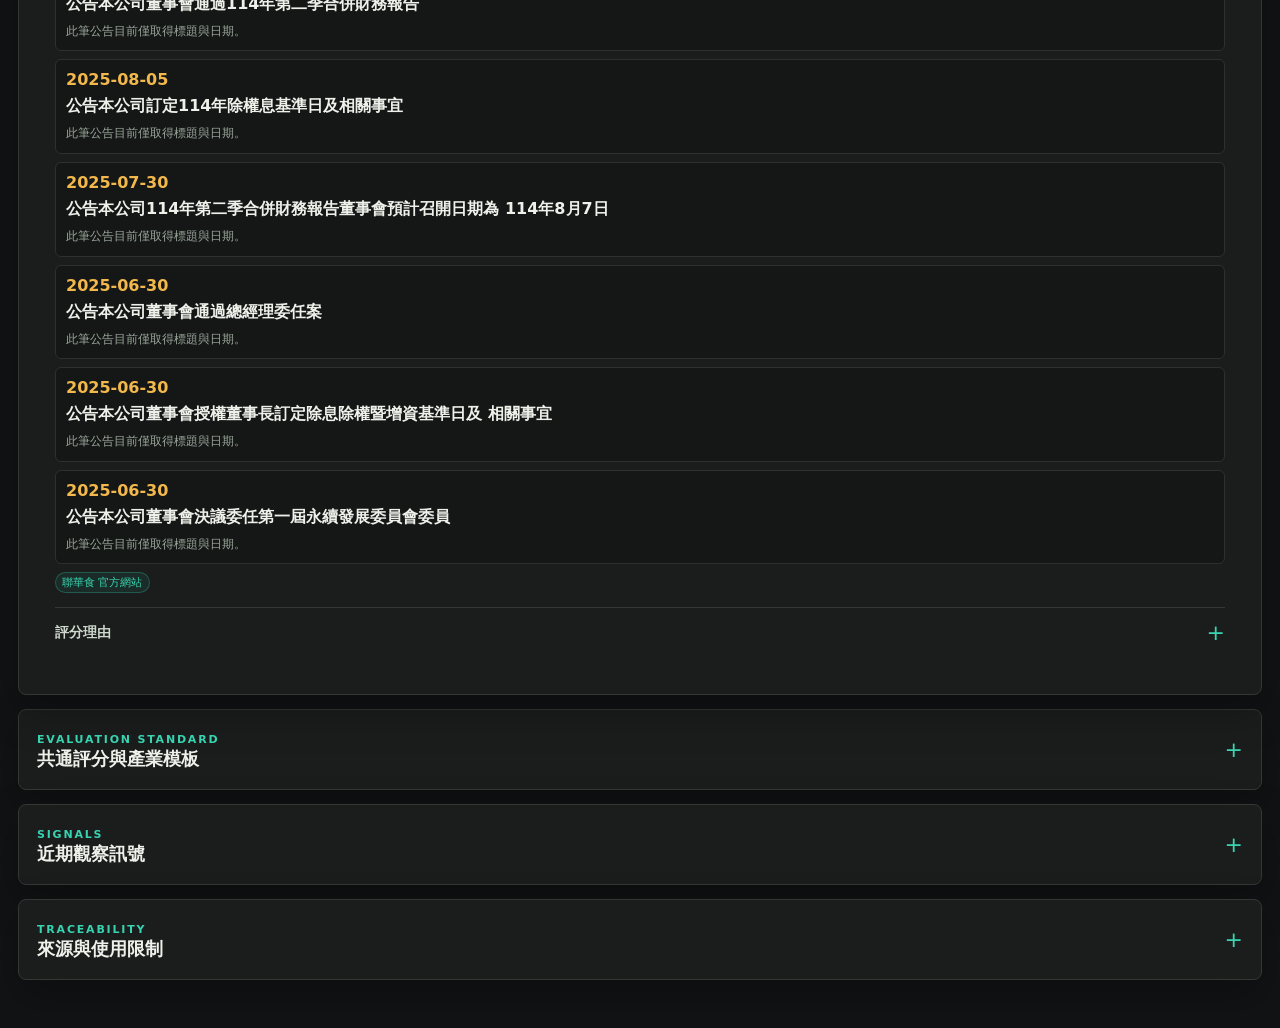
==== commit f499974b: "feat: show cloud update progress" ====
--- a/index.html
+++ b/index.html
@@ -17,7 +17,7 @@
     <div class="status-panel" aria-label="資料狀態">
       <span id="company-count">-- 家公司</span>
       <span id="last-updated">資料載入中</span>
-      <button id="admin-update-button" class="admin-update-button" type="button" hidden aria-label="管理更新" title="管理更新">&#9881;</button>
+      <button id="admin-update-button" class="admin-update-button" type="button" hidden aria-label="輸入手動更新管理密碼" title="輸入手動更新管理密碼">&#9881;</button>
     </div>
   </header>
 
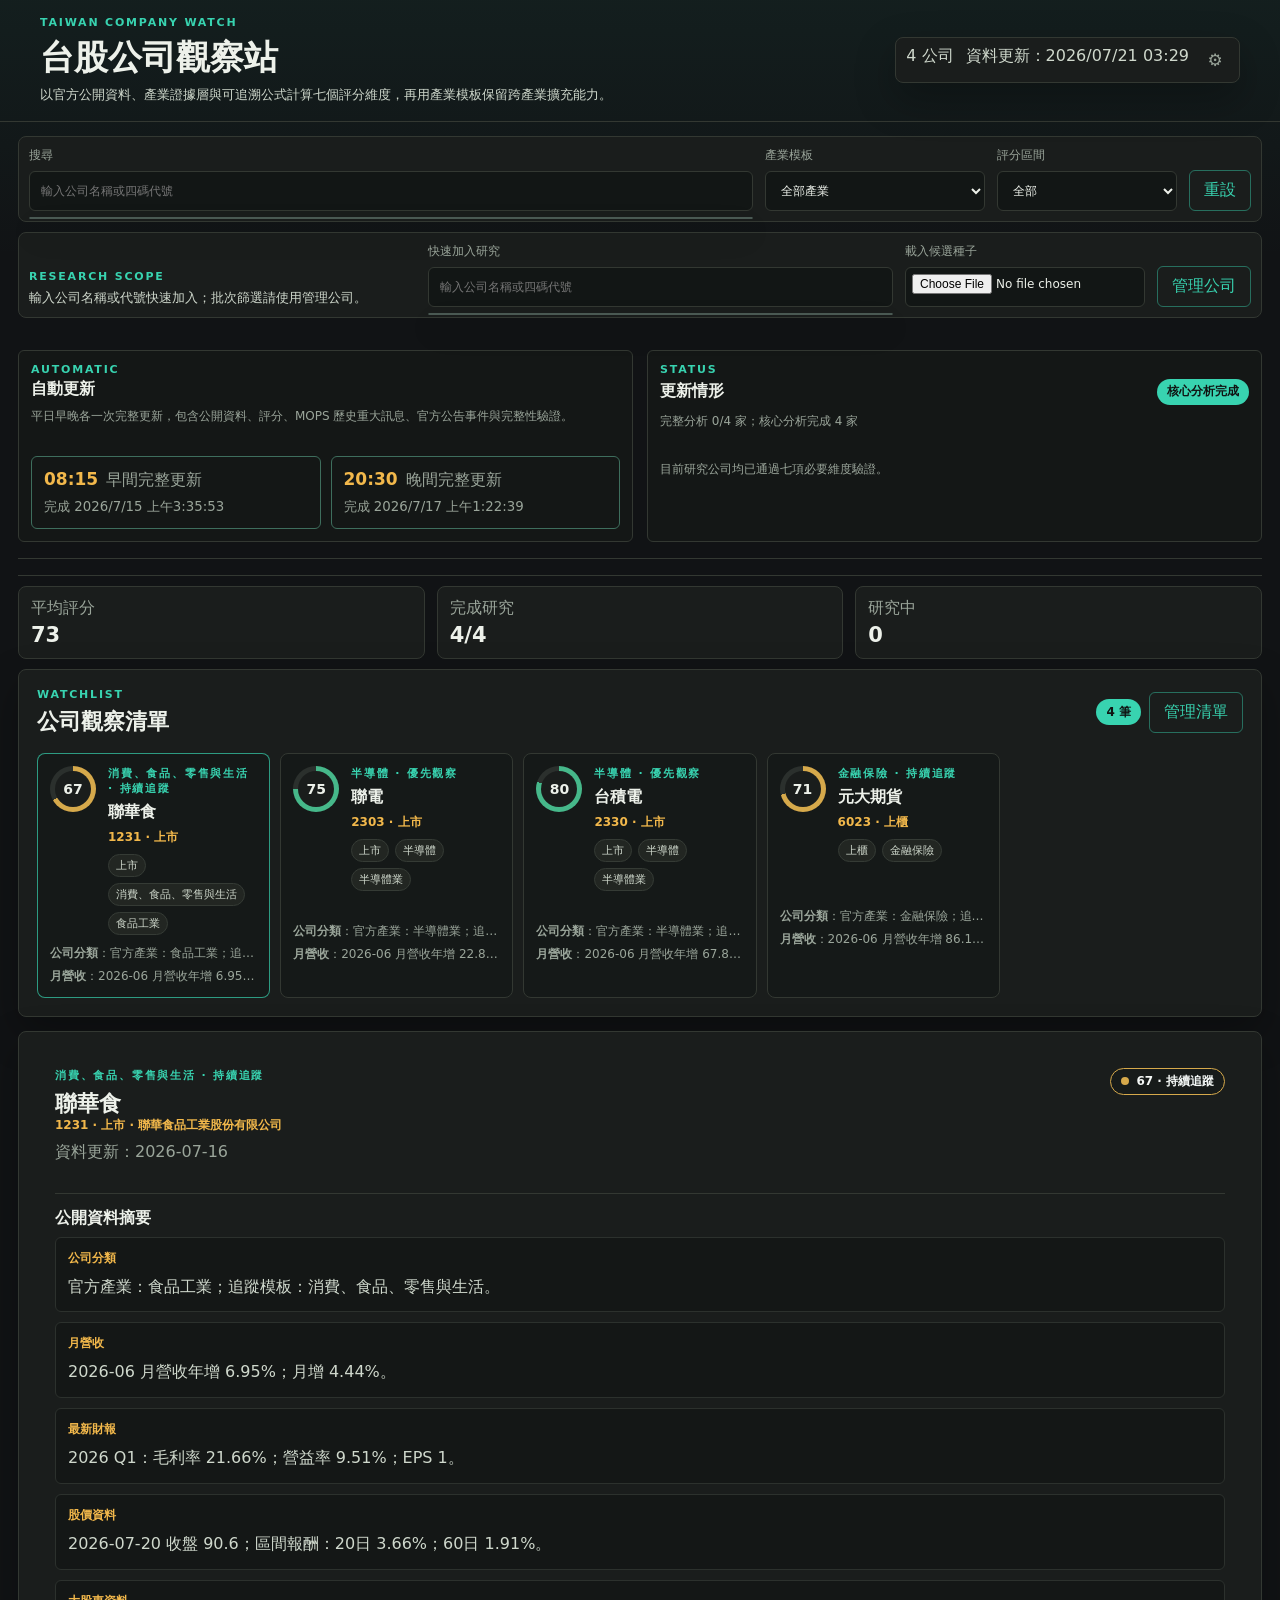
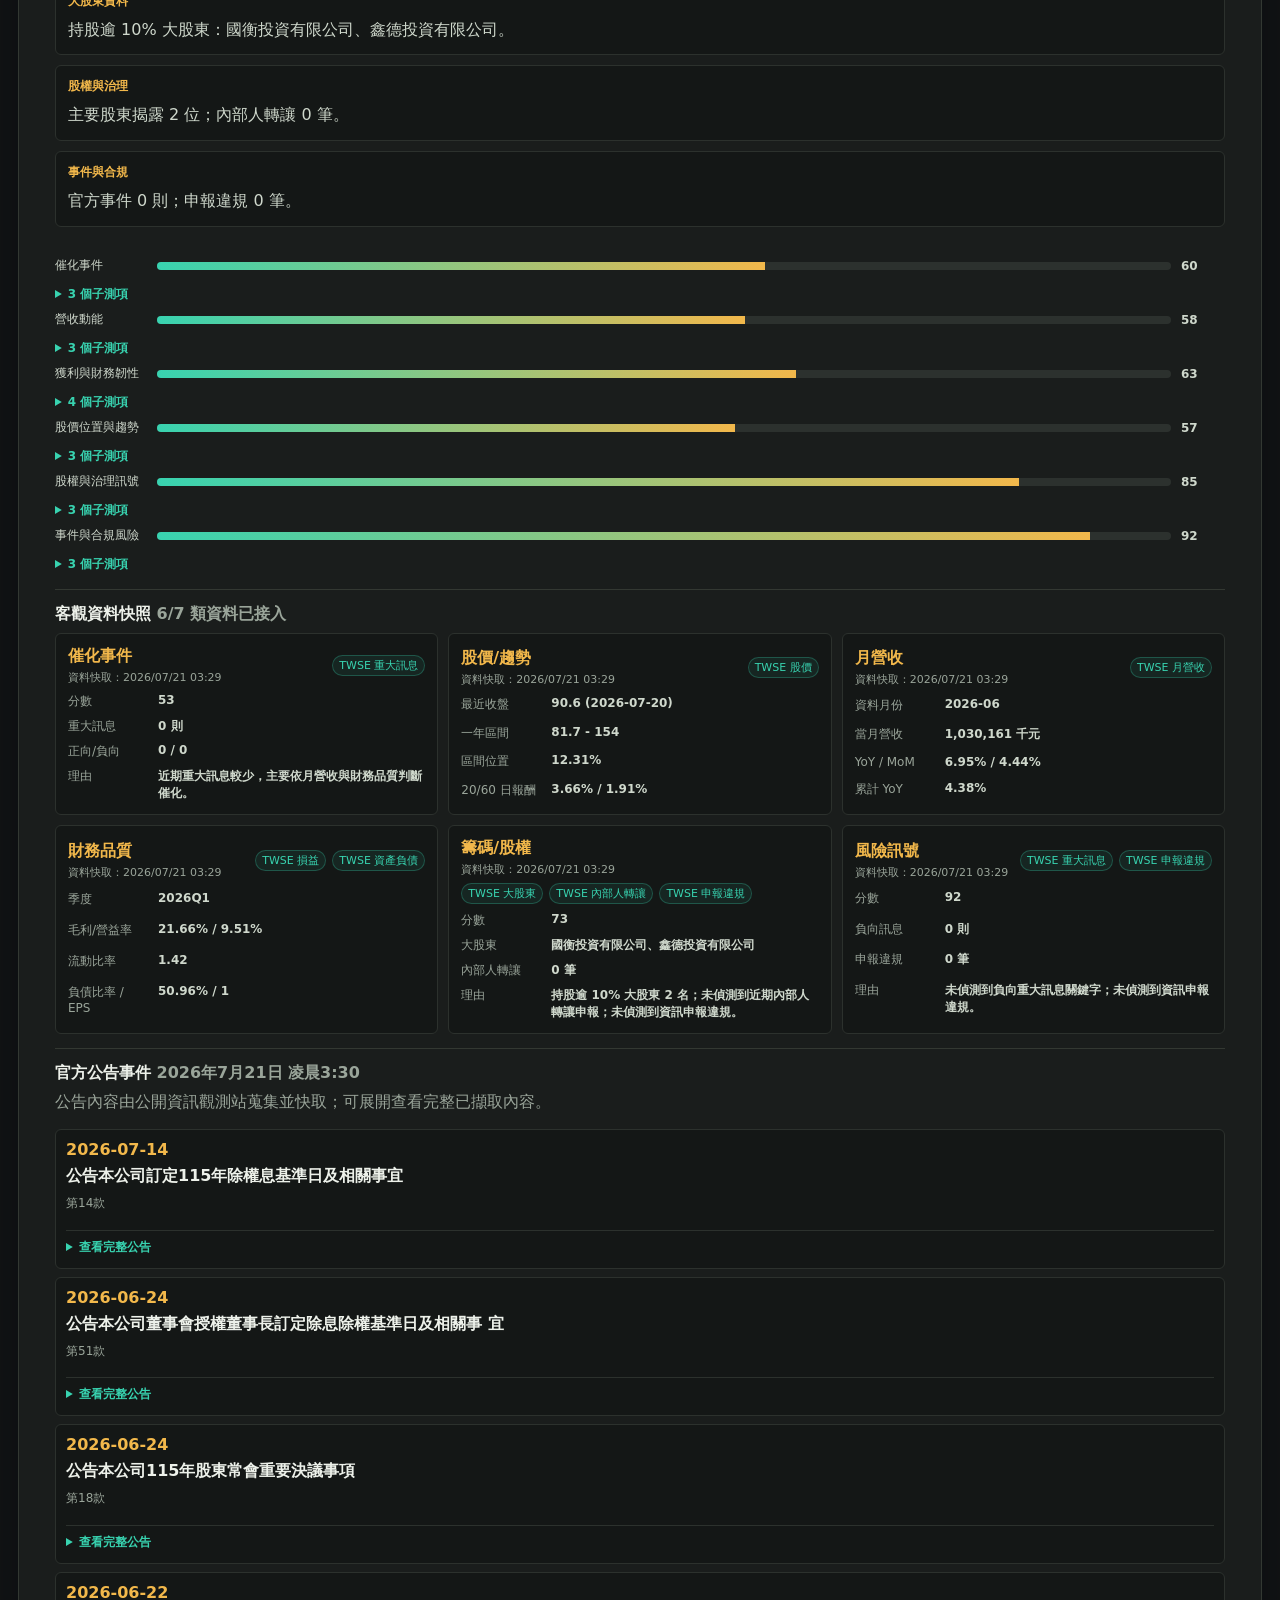
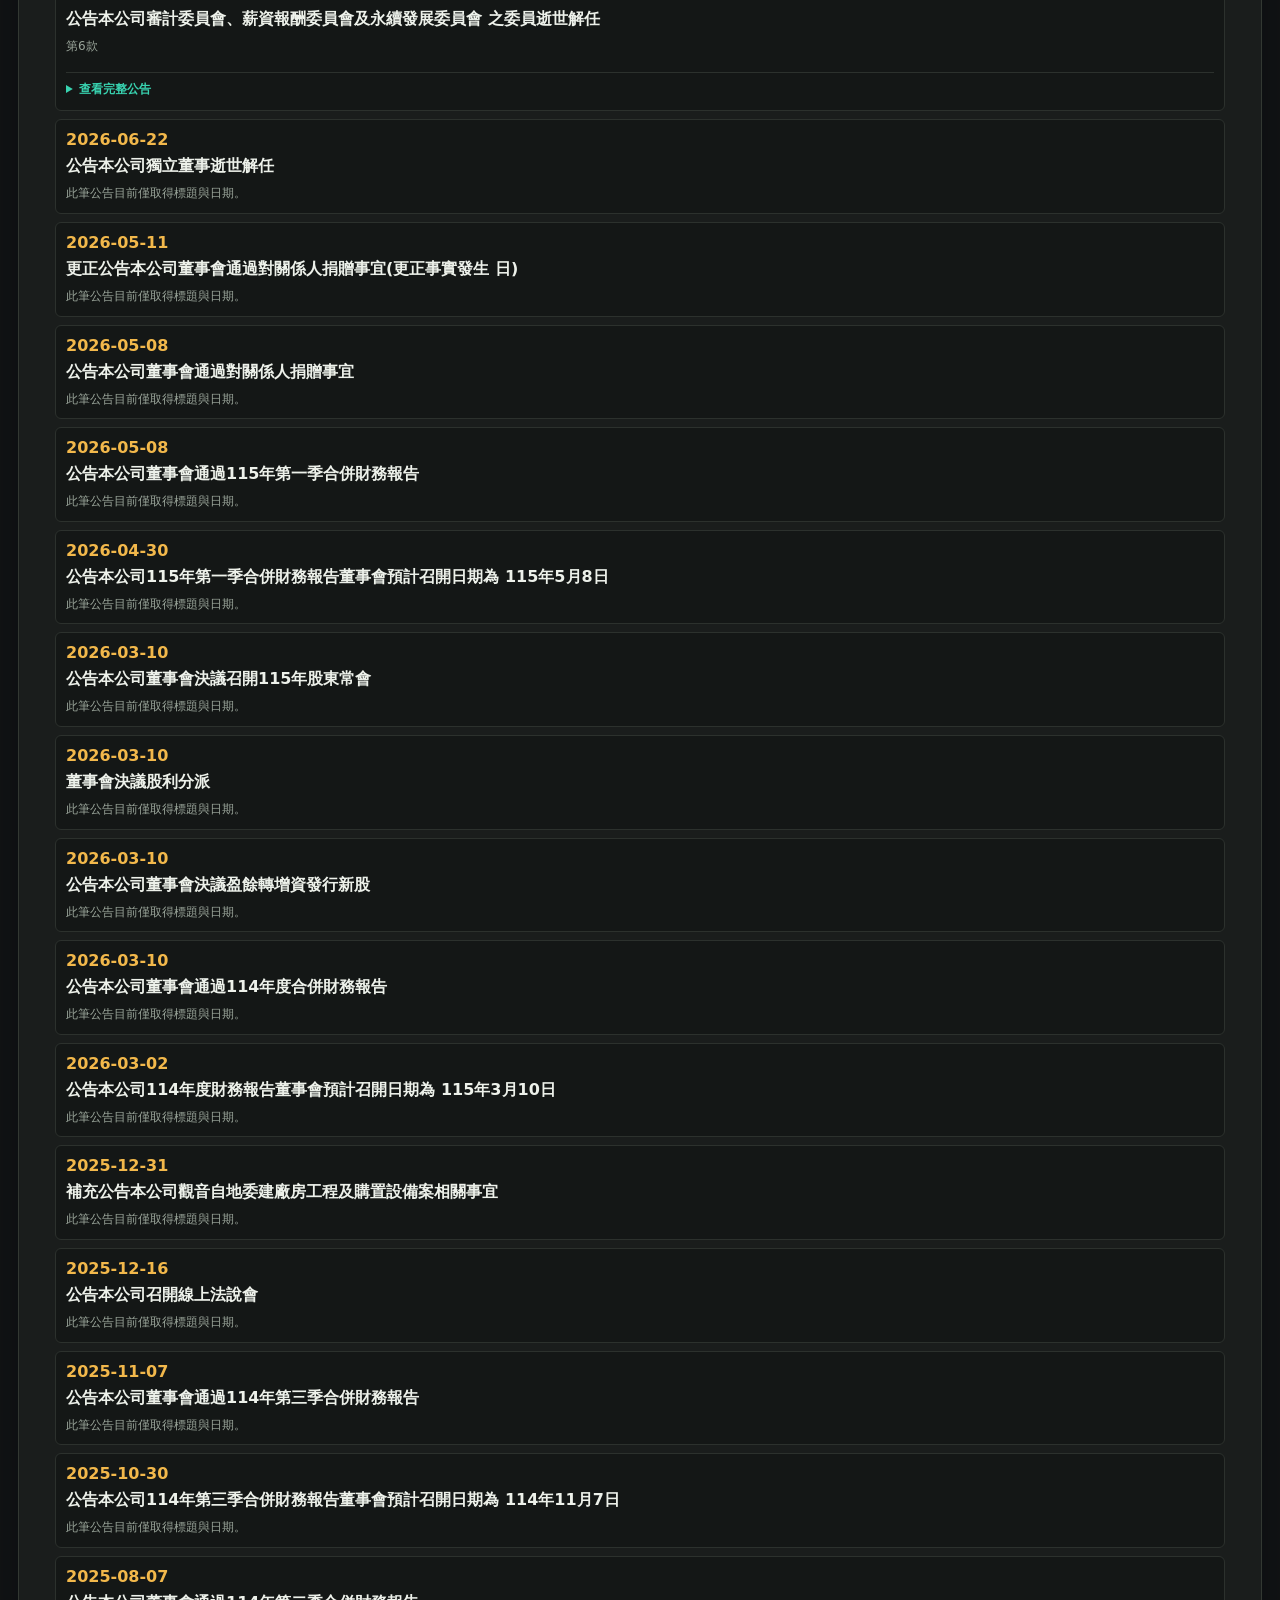
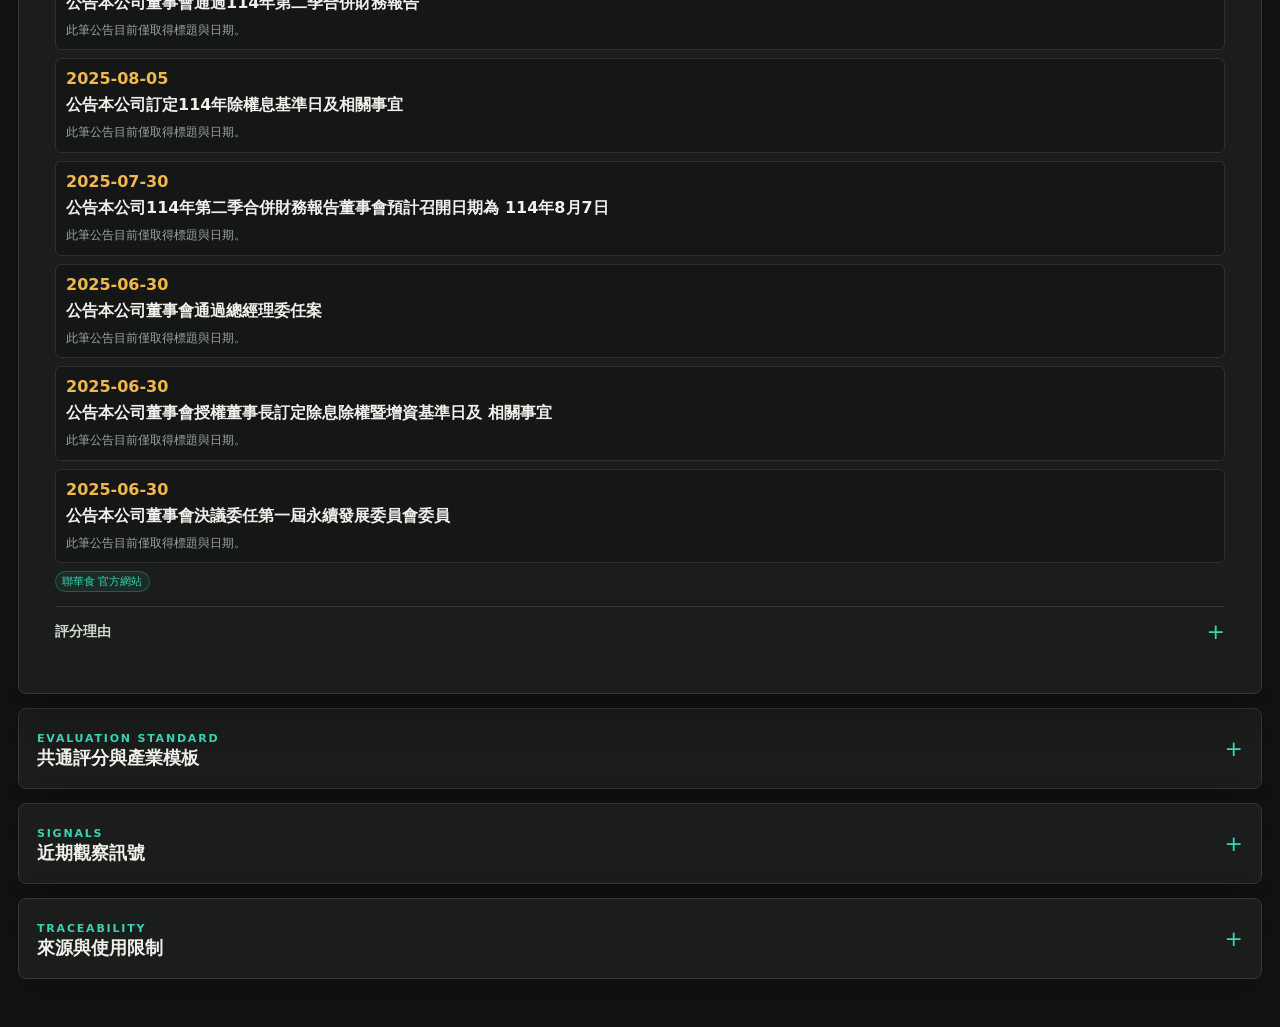
==== commit 351f310c: "feat: make company search mobile friendly" ====
--- a/index.html
+++ b/index.html
@@ -23,9 +23,10 @@
 
   <main class="layout">
     <section class="control-strip" aria-label="篩選工具">
-      <label class="search-box">
+      <label class="search-box universe-company-search">
         <span>搜尋</span>
-        <input id="search-input" type="search" placeholder="公司、產業、產品、標籤、訊號">
+        <input id="search-input" type="search" autocomplete="off" placeholder="輸入公司名稱或四碼代號" aria-controls="main-company-results" aria-expanded="false">
+        <div id="main-company-results" class="quick-company-results" role="listbox" hidden></div>
       </label>
       <label>
         <span>產業模板</span>
--- a/css/styles.css
+++ b/css/styles.css
@@ -139,7 +139,8 @@
   padding: 6px;
 }
 
-.quick-company-search {
+.quick-company-search,
+.universe-company-search {
   position: relative;
   min-width: 0;
 }
@@ -1285,6 +1286,20 @@
   align-items: center;
   justify-content: space-between;
   gap: 6px 10px;
+}
+
+.data-card-title {
+  display: grid;
+  gap: 3px;
+}
+
+.data-cache-time {
+  color: var(--muted);
+  font-size: 11px;
+}
+
+.data-cache-time.is-stale {
+  color: var(--amber);
 }
 
 .data-card-heading .source-links {
@@ -1501,6 +1516,13 @@
     min-width: 0;
   }
 
+  .quick-company-results {
+    position: static;
+    max-height: 320px;
+    margin-top: 6px;
+    overflow: auto;
+  }
+
   .onboarding-actions {
     justify-self: start;
   }
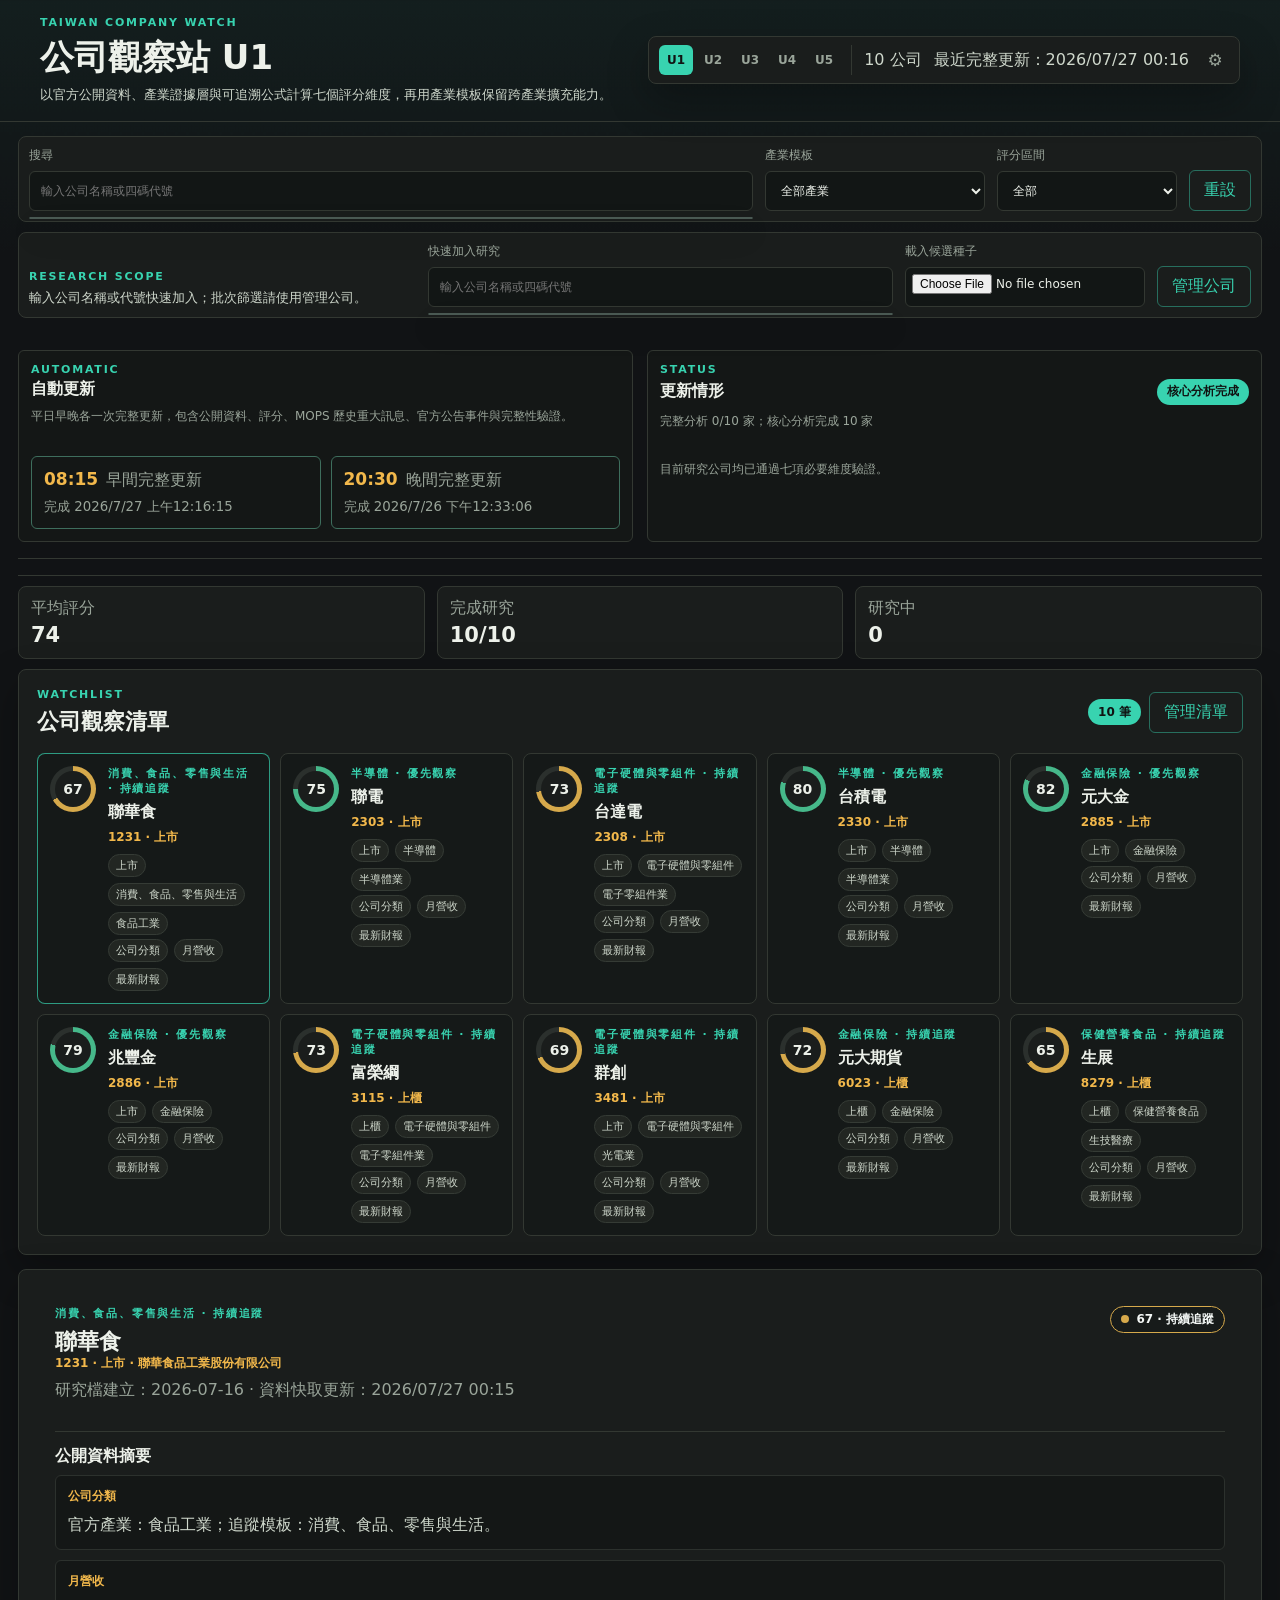
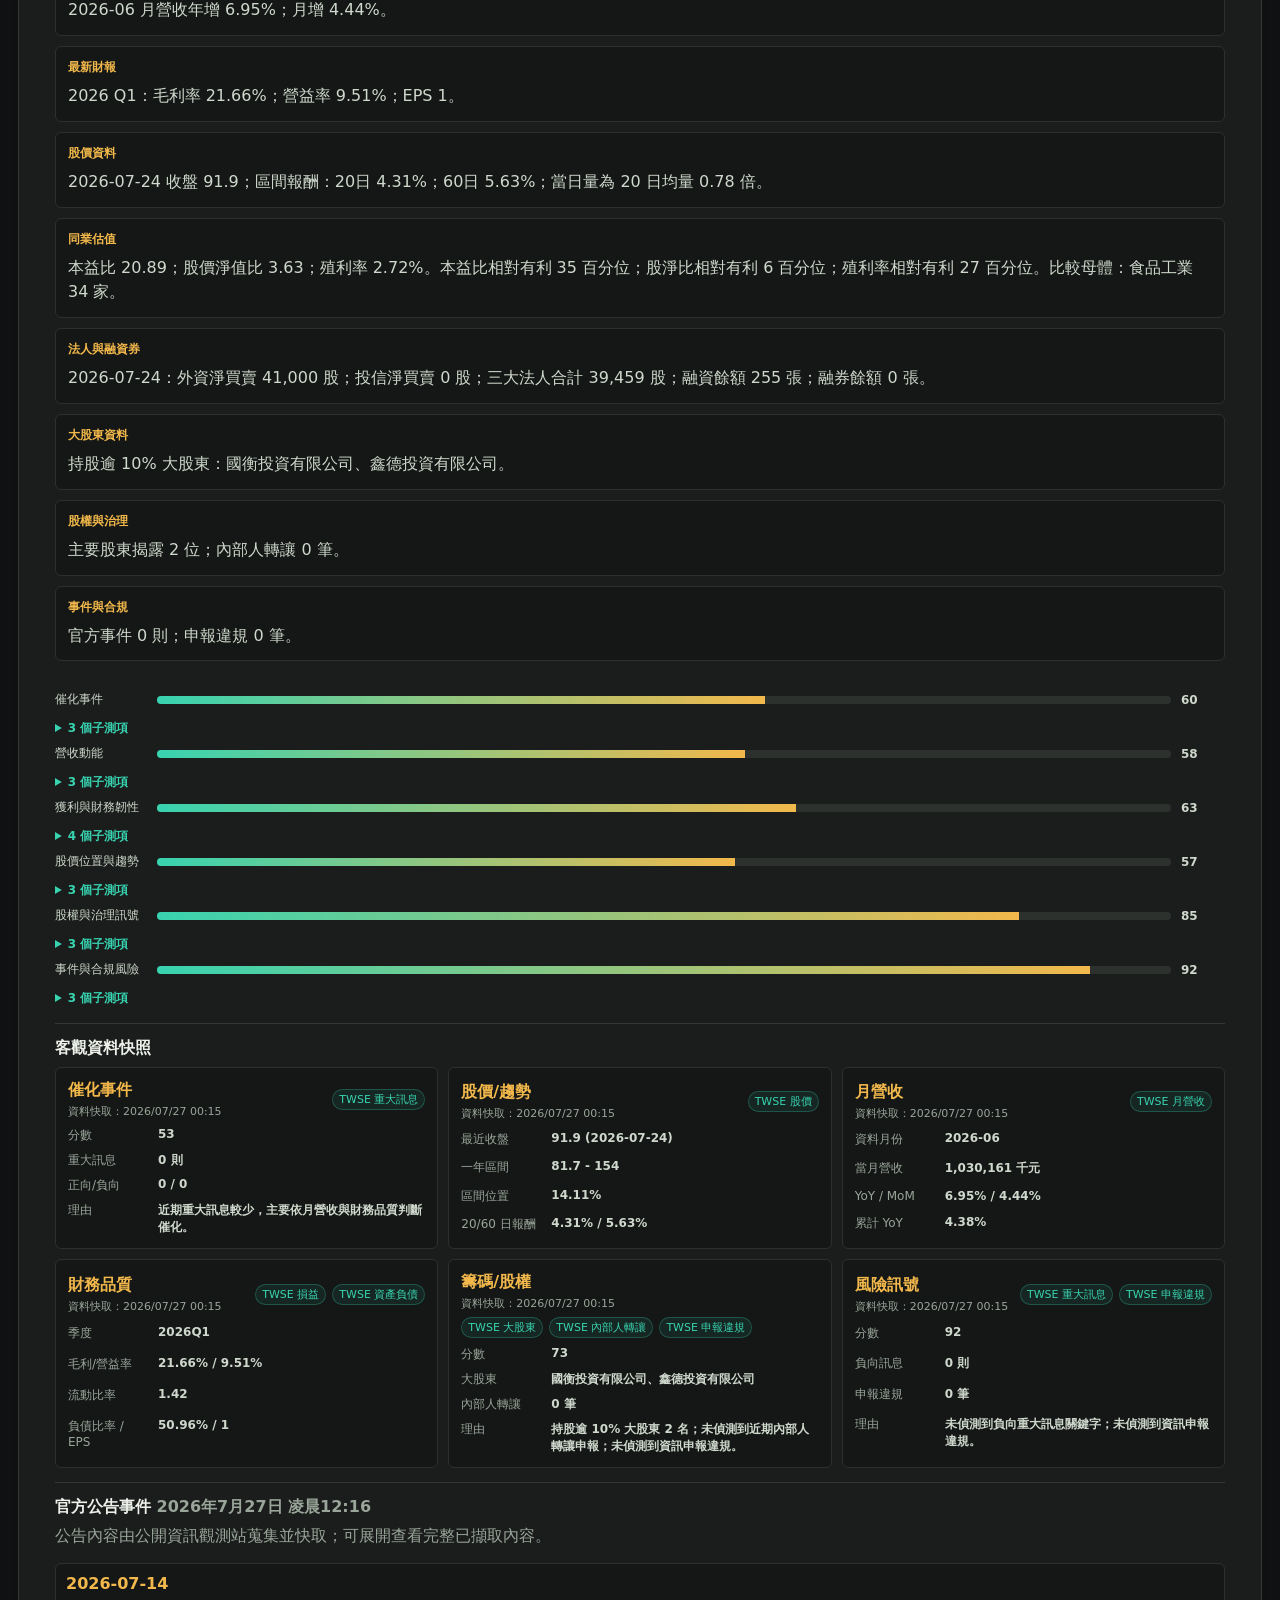
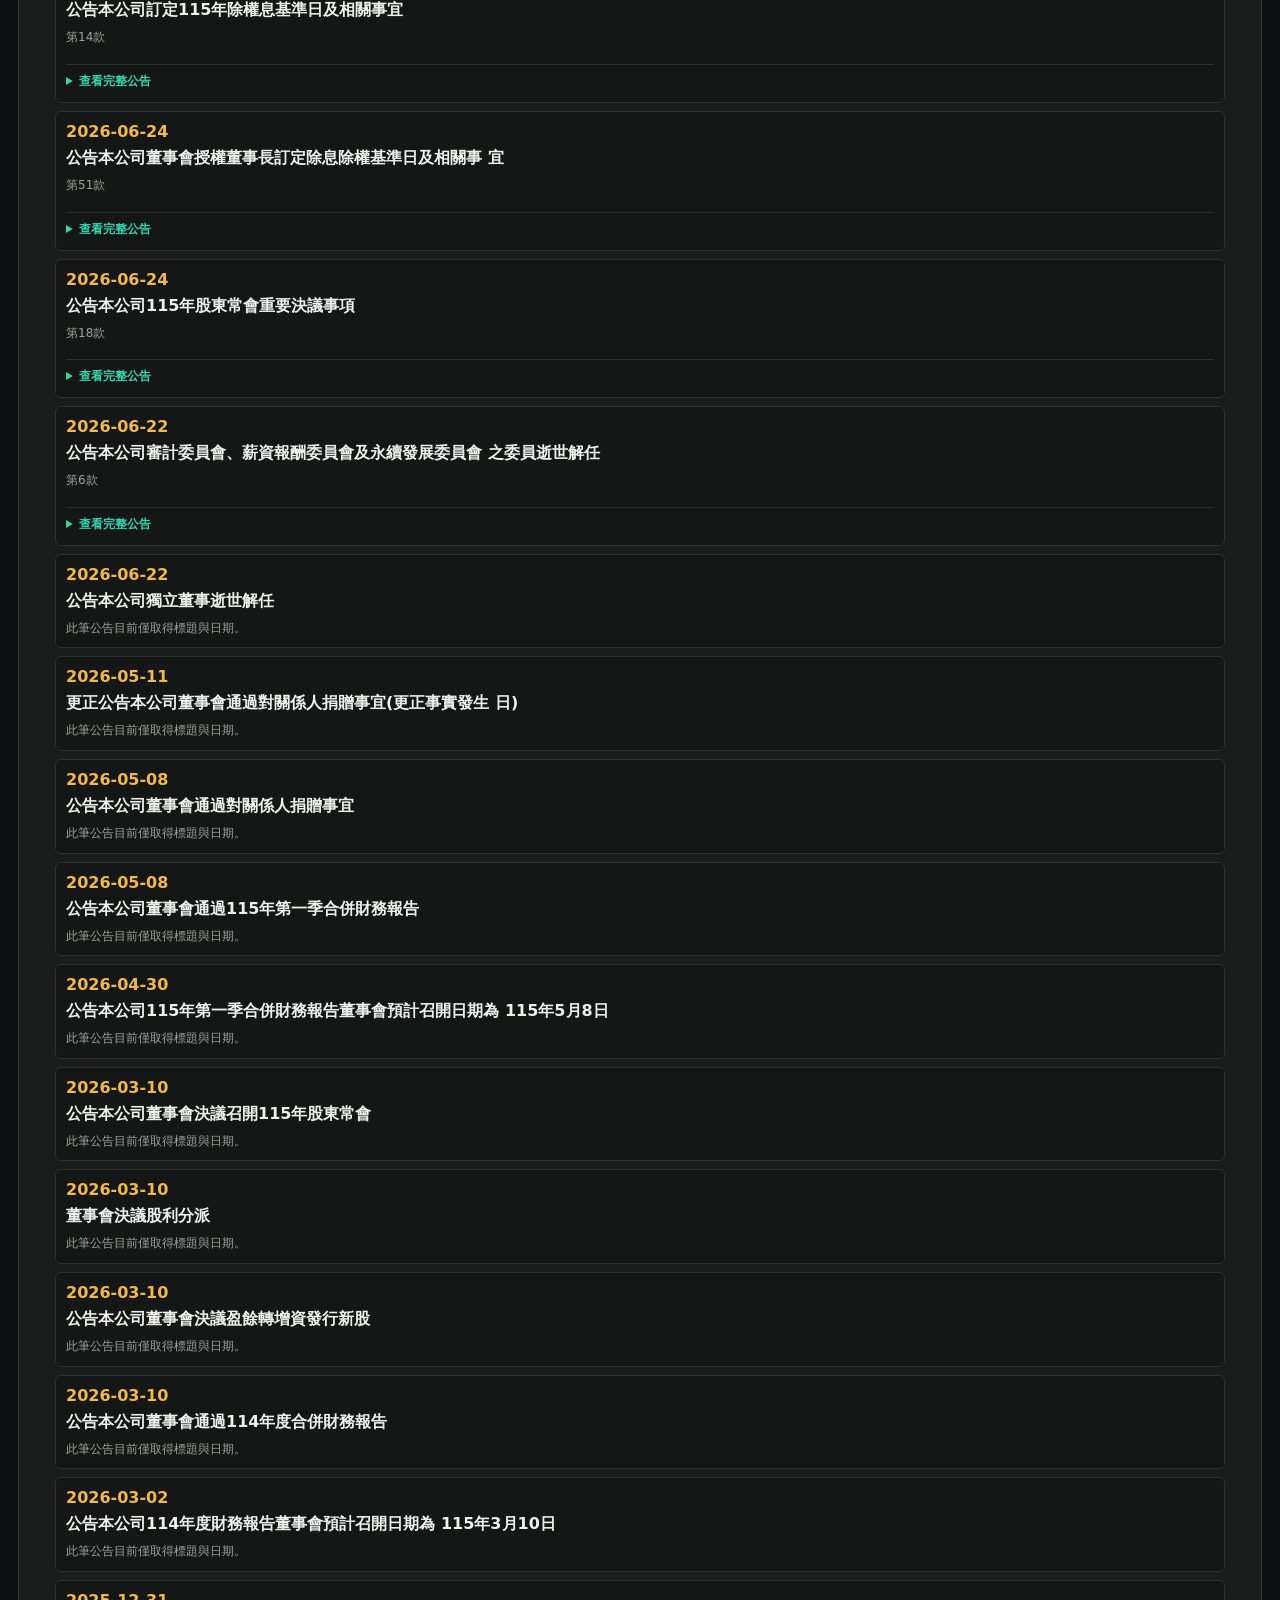
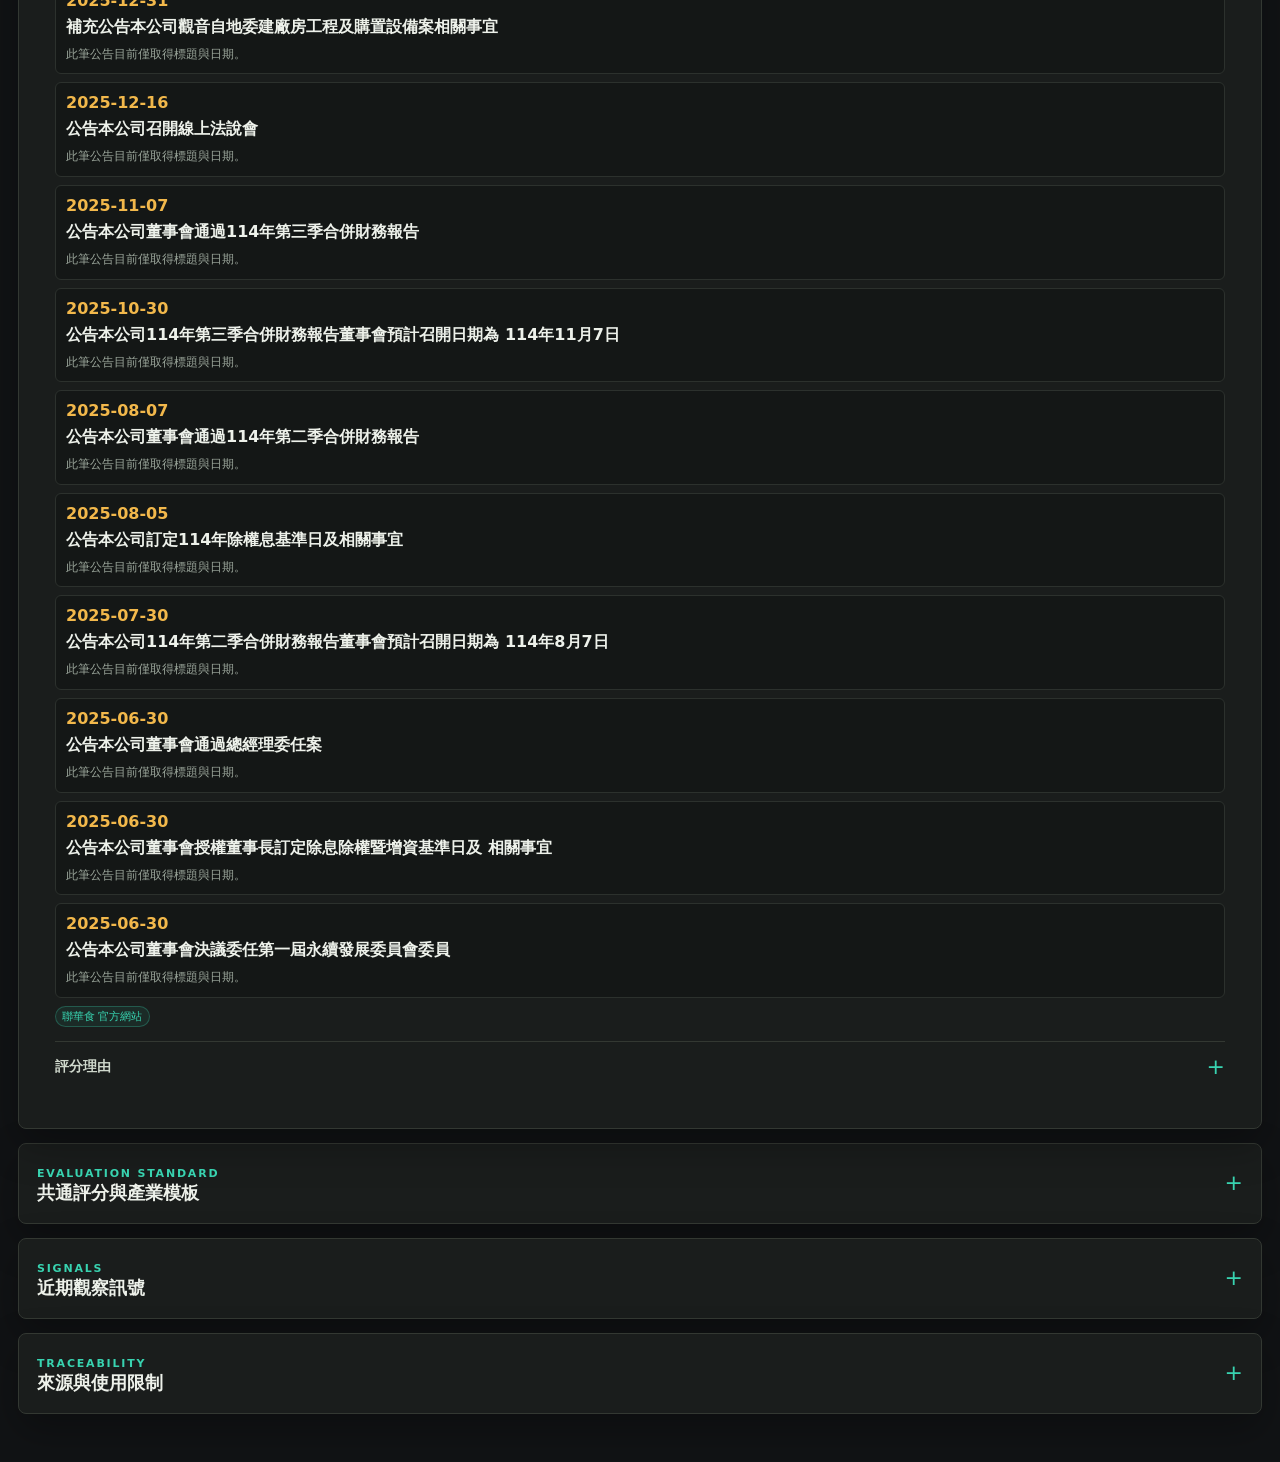
==== commit 3e1cb48a: "feat: add five independent watch universes" ====
--- a/index.html
+++ b/index.html
@@ -5,16 +5,23 @@
   <meta name="viewport" content="width=device-width, initial-scale=1.0">
   <title>台股公司觀察站</title>
   <meta name="description" content="台股公司公開資料追蹤與評分觀察工具，使用可追溯資料與產業模板整理公司變化。">
-  <link rel="stylesheet" href="css/styles.css?v=0.30">
+  <script>
+    (() => {
+      const base = location.hostname.endsWith("github.io") ? "/company-research-radar/" : "/";
+      document.write(`<base href="${base}">`);
+    })();
+  </script>
+  <link rel="stylesheet" href="css/styles.css?v=0.31">
 </head>
 <body>
   <header class="app-header">
     <div>
       <p class="eyebrow">Taiwan Company Watch</p>
-      <h1>台股公司觀察站</h1>
+      <h1 id="active-universe-title">公司觀察站 U1</h1>
       <p class="subtitle">以官方公開資料、產業證據層與可追溯公式計算七個評分維度，再用產業模板保留跨產業擴充能力。</p>
     </div>
     <div class="status-panel" aria-label="資料狀態">
+      <nav id="research-universe-nav" class="research-universe-nav" aria-label="切換公司觀察站"></nav>
       <span id="company-count">-- 家公司</span>
       <span id="last-updated">資料載入中</span>
       <button id="admin-update-button" class="admin-update-button" type="button" hidden aria-label="輸入手動更新管理密碼" title="輸入手動更新管理密碼">&#9881;</button>
@@ -123,6 +130,6 @@
 
   <script src="js/scoring.js?v=0.26"></script>
   <script src="js/renderers.js?v=0.21"></script>
-  <script src="js/app.js?v=0.56"></script>
+  <script src="js/app.js?v=0.57"></script>
 </body>
 </html>
--- a/css/styles.css
+++ b/css/styles.css
@@ -86,6 +86,7 @@
 .status-panel {
   display: flex;
   flex-wrap: wrap;
+  align-items: center;
   gap: 6px 12px;
   min-width: 0;
   padding: 8px 10px;
@@ -94,6 +95,37 @@
   border-radius: 8px;
   color: var(--soft);
   box-shadow: var(--shadow);
+}
+
+.research-universe-nav {
+  display: inline-flex;
+  gap: 3px;
+  padding-right: 10px;
+  border-right: 1px solid var(--line);
+}
+
+.research-universe-nav a {
+  display: grid;
+  place-items: center;
+  width: 34px;
+  height: 30px;
+  border: 1px solid transparent;
+  border-radius: 6px;
+  color: var(--muted);
+  font-size: 12px;
+  font-weight: 700;
+  text-decoration: none;
+}
+
+.research-universe-nav a:hover,
+.research-universe-nav a:focus-visible {
+  border-color: var(--teal);
+  color: var(--text);
+}
+
+.research-universe-nav a.active {
+  background: var(--teal);
+  color: var(--ink);
 }
 
 .layout {
@@ -630,6 +662,15 @@
   flex-wrap: wrap;
   gap: 6px;
   margin-top: 6px;
+}
+
+.card-fact-tags {
+  margin-top: 4px;
+}
+
+.fact-tag {
+  color: var(--teal);
+  cursor: help;
 }
 
 .candidate-actions,
